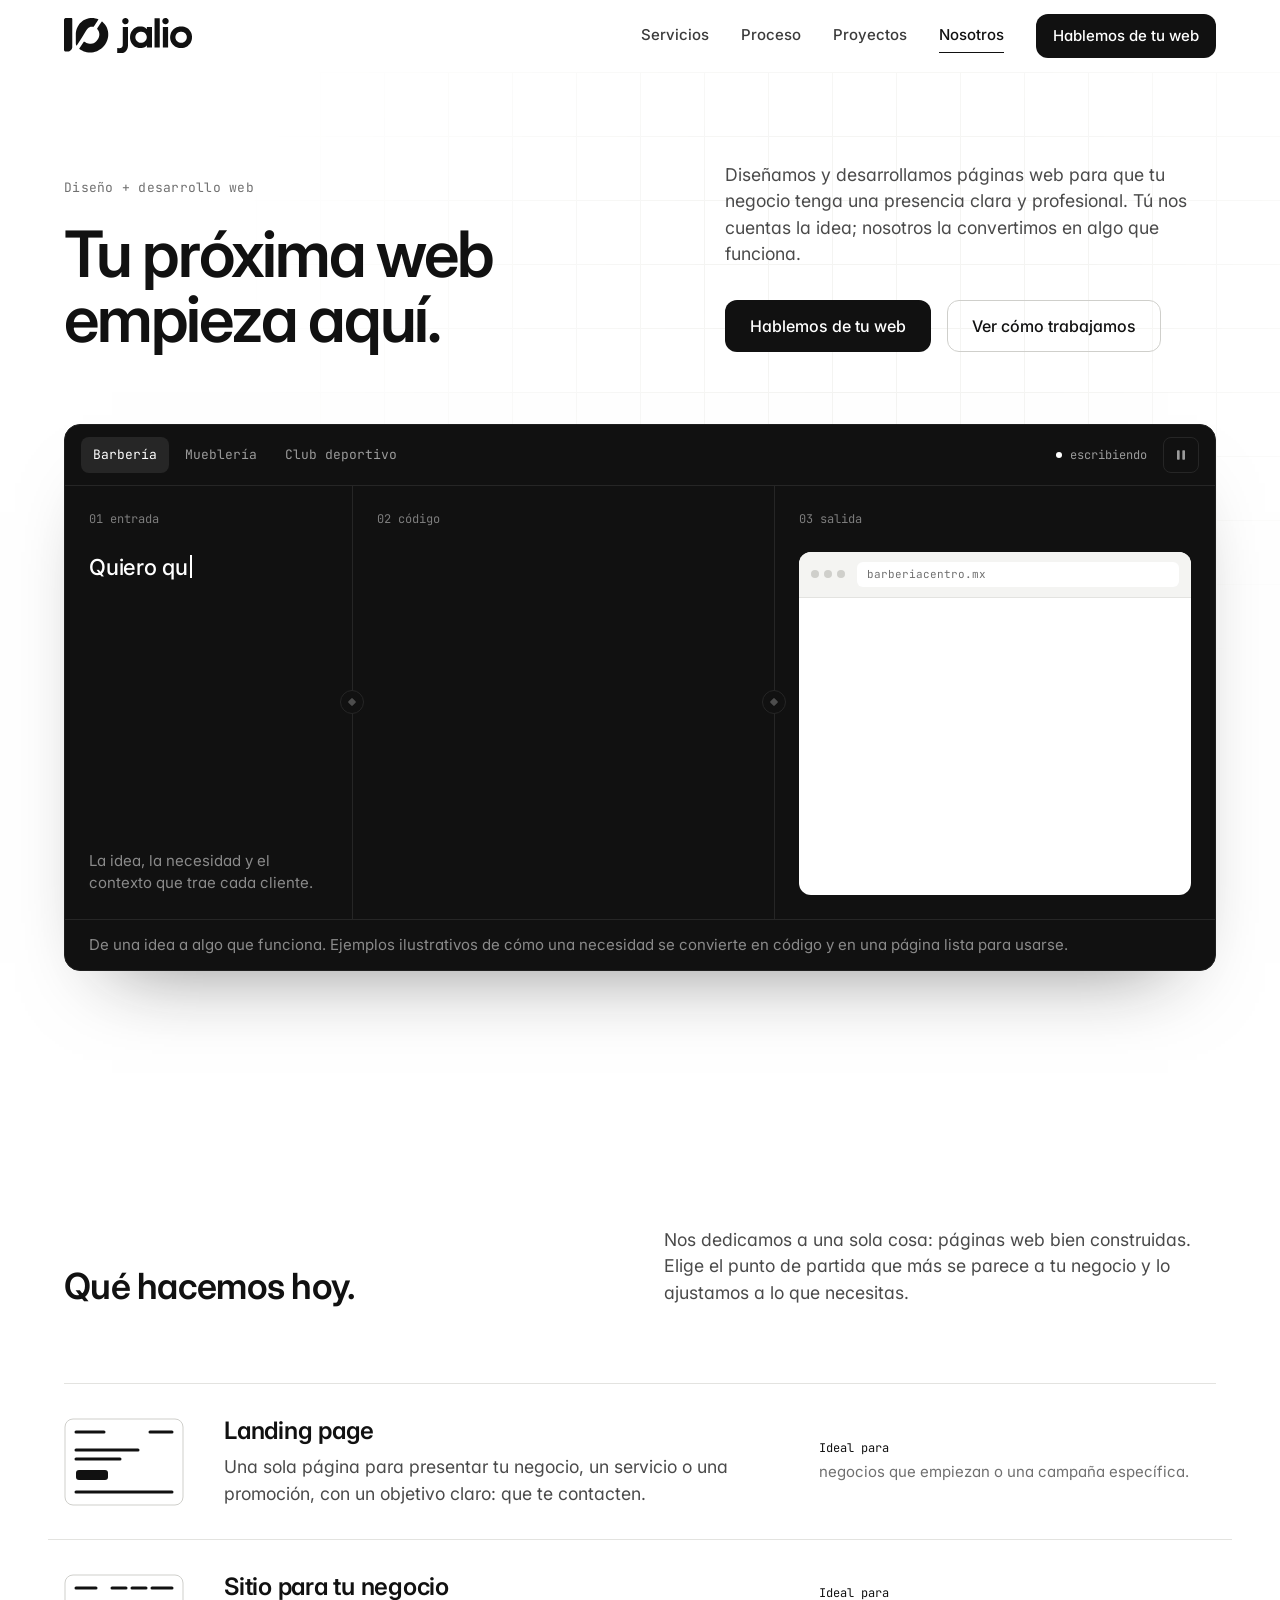
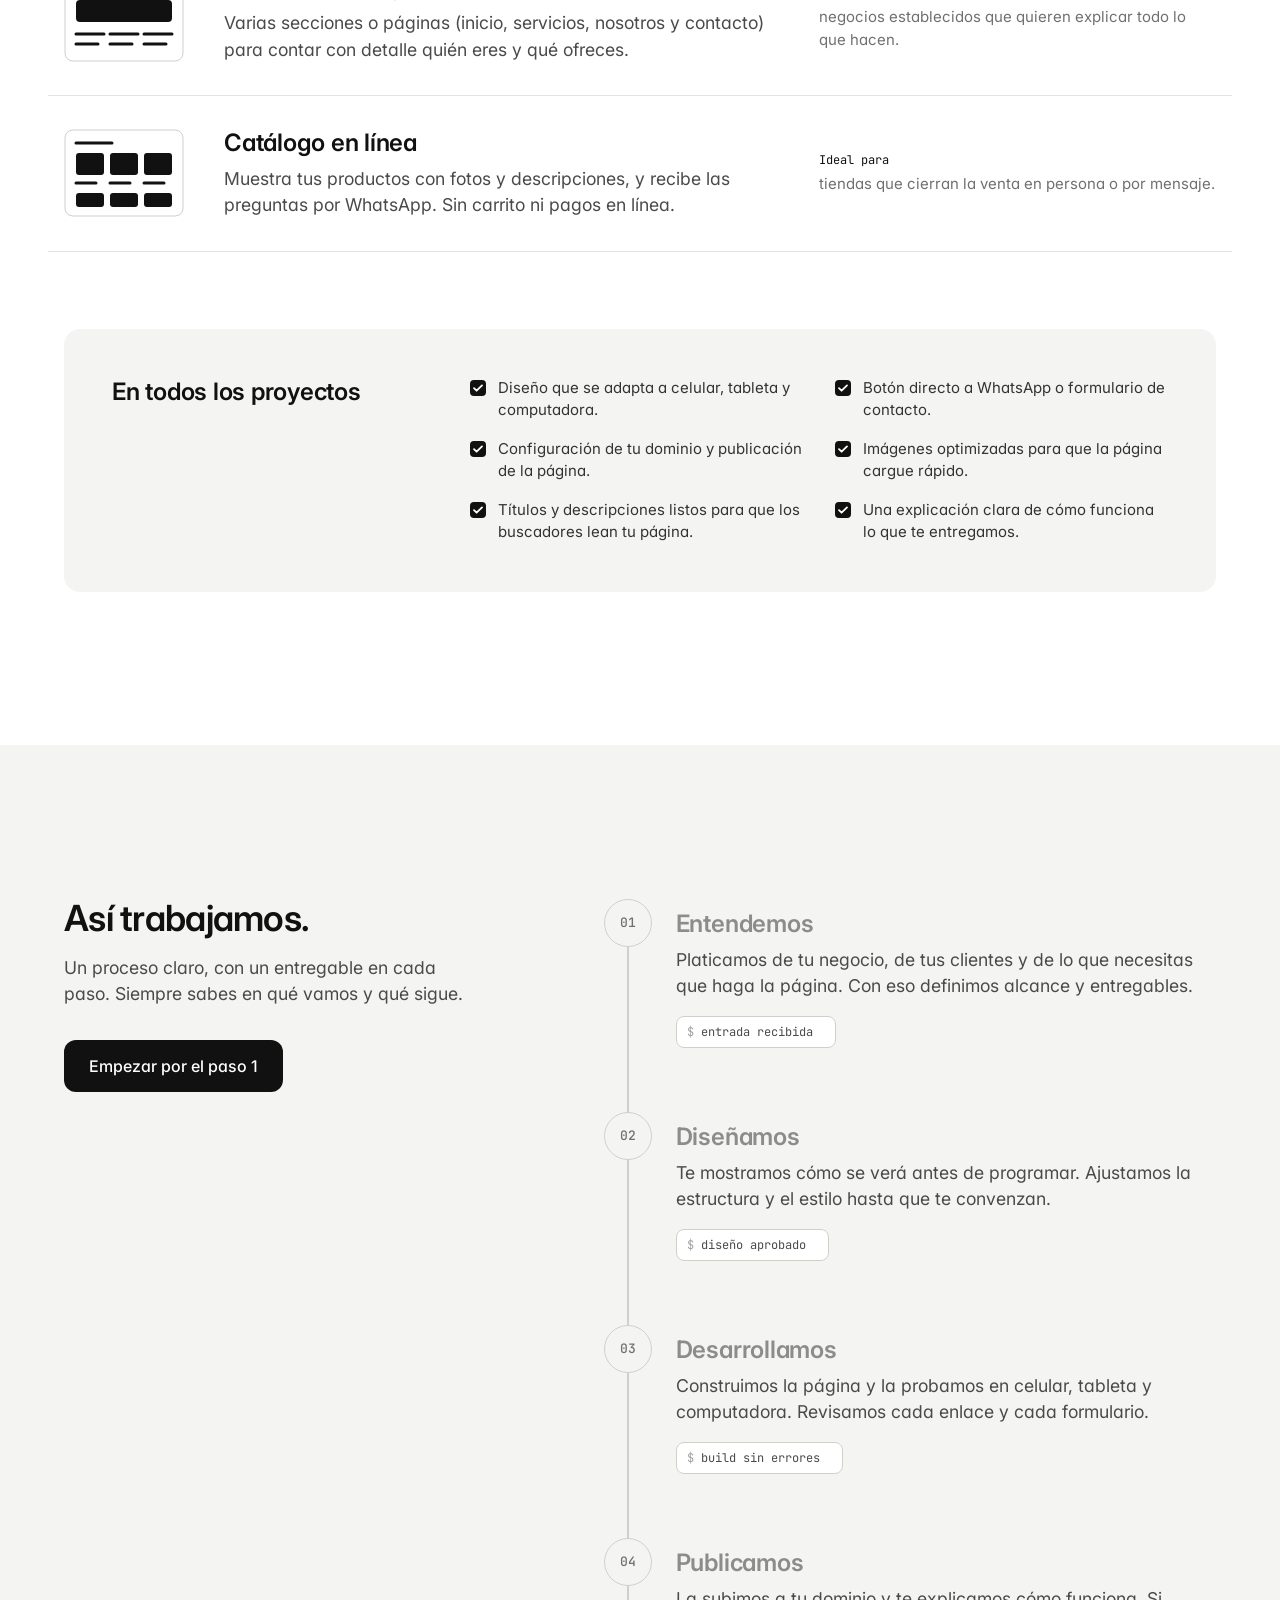
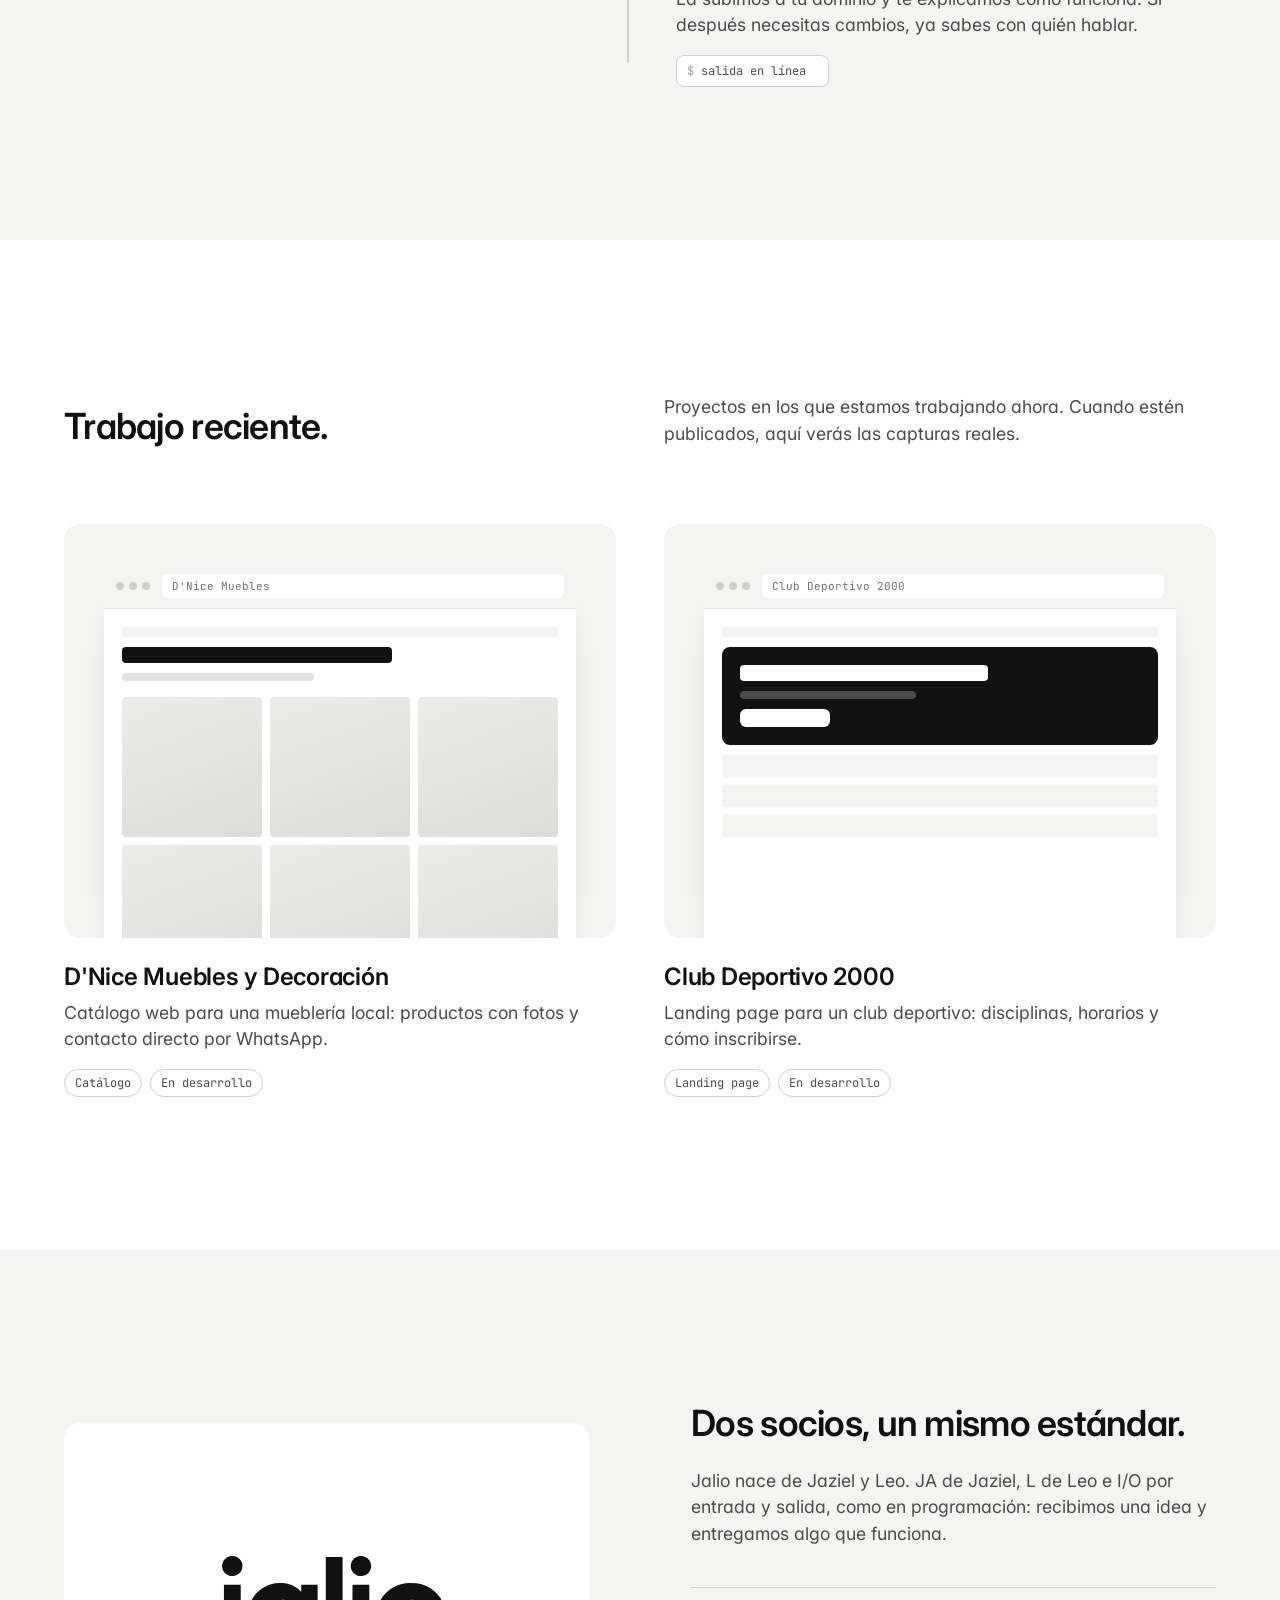
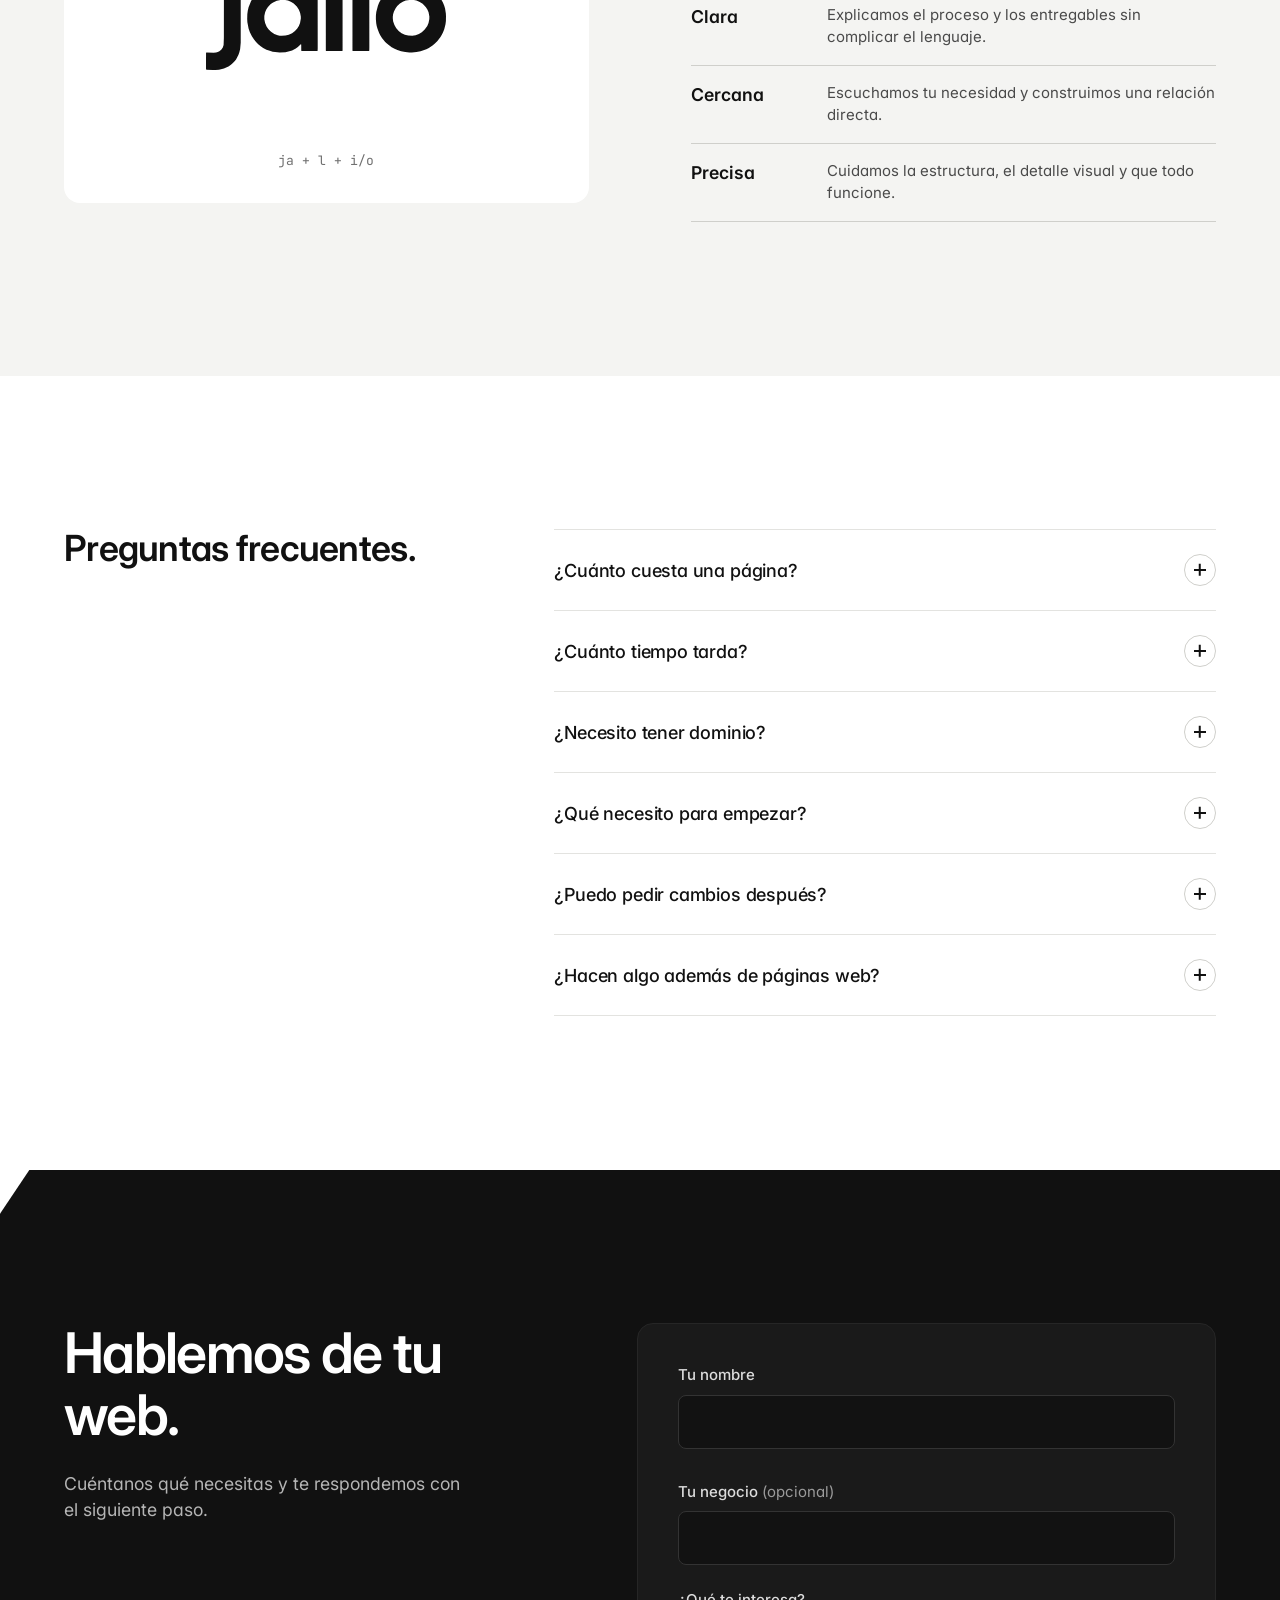
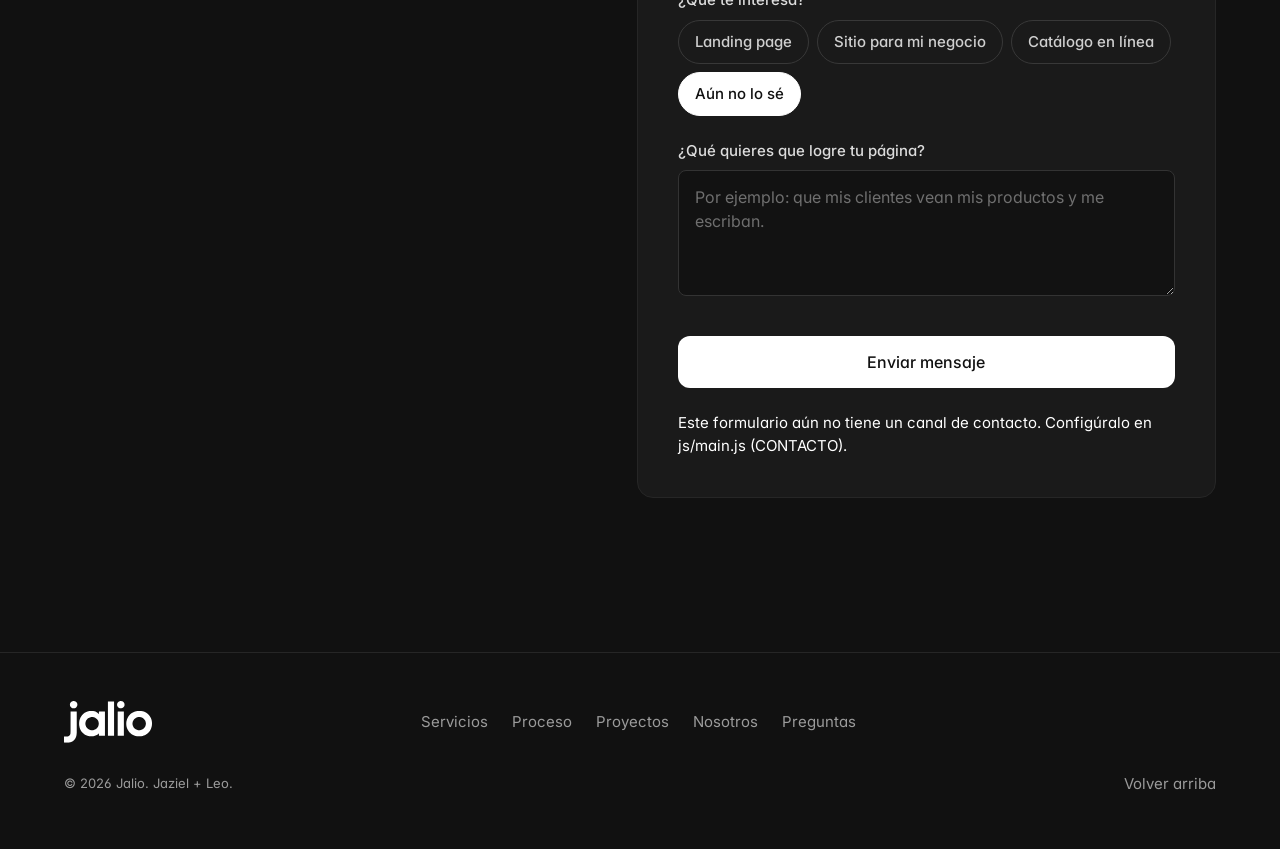
==== index.html @ bebd53c1 "Initial commit" ====
<!doctype html>
<html lang="es-MX">
<head>
  <meta charset="utf-8">
  <meta name="viewport" content="width=device-width, initial-scale=1, viewport-fit=cover">
  <title>Jalio | Diseño y desarrollo web</title>
  <meta name="description" content="Somos Jalio. Diseñamos y desarrollamos páginas web para que tu negocio tenga una presencia clara y profesional.">
  <meta name="theme-color" content="#111111">

  <!-- Open Graph: cuando tengas la URL final, cámbiala a absoluta (https://tu-usuario.github.io/...) -->
  <meta property="og:type" content="website">
  <meta property="og:title" content="Jalio | Diseño y desarrollo web">
  <meta property="og:description" content="Diseñamos y desarrollamos páginas web para que tu negocio tenga una presencia clara y profesional.">
  <meta property="og:image" content="assets/og-image.png">
  <meta property="og:locale" content="es_MX">
  <meta name="twitter:card" content="summary_large_image">

  <link rel="icon" href="favicon.ico" sizes="any">
  <link rel="icon" href="assets/icons/favicon.svg" type="image/svg+xml">
  <link rel="icon" href="assets/icons/favicon-32.png" sizes="32x32" type="image/png">
  <link rel="apple-touch-icon" href="assets/icons/apple-touch-icon.png">

  <link rel="preconnect" href="https://fonts.googleapis.com">
  <link rel="preconnect" href="https://fonts.gstatic.com" crossorigin>
  <link href="https://fonts.googleapis.com/css2?family=Inter:wght@400;500;600;700&family=JetBrains+Mono:wght@400;500&display=swap" rel="stylesheet">

  <link rel="stylesheet" href="css/styles.css">
  <script>document.documentElement.classList.add('js');setTimeout(function(){document.documentElement.classList.add('is-ready')},2000);</script>
  <script src="js/main.js" defer></script>
</head>
<body>

  <!-- Trazos oficiales del manual (archivo maestro). No reescribir el nombre con una fuente. -->
  <svg class="sprite" aria-hidden="true" focusable="false">
    <symbol id="jalio-firma" viewBox="0 0 476 132.21"><path fill="currentColor" fill-rule="evenodd" d="M99.4 0.09L92.19 0.95L83.54 3.3L76.81 6.2L71.04 9.58L64.79 14.44L59.36 19.82L57.01 22.7L53.62 27.51L50.34 33.28L47.79 39.05L45.93 44.82L44.48 51.55L43.88 57.8L43.87 94.33L44.46 98.17L45.48 101.06L46.52 102.79L47 102.62L48.13 101.06L67.33 71.74L81.92 47.7L85.8 41.93L88.36 39.05L91.23 36.55L93.63 34.98L96.52 33.58L99.4 32.7L102.77 32.18L106.13 32.15L109.5 32.65L110.46 32.38L127.41 6.84L127.89 5.4L127.28 4.75L122.47 2.88L117.19 1.43L109.5 0.31L104.69 0L99.4 0.09ZM5.18 0.45L2.78 1.42L1.54 2.51L0.37 4.48L0 6.36L0.03 119.33L0.32 120.77L1.09 122.21L2.54 123.65L3.74 124.34L5.66 124.8L13.83 124.76L17.2 124.22L20.08 123.23L23.45 121.33L25.26 119.81L27.46 117.4L28.93 115L30.29 111.63L30.74 109.23L30.82 2.99L30.77 2.51L30.18 1.59L28.74 0.46L28.26 0.37L5.18 0.45ZM140.74 13.04L133.39 23.66L123.29 39.05L123.22 40.49L123.41 40.97L127 45.78L128.34 48.18L129.77 51.55L130.83 55.39L131.3 58.76L131.4 62.6L130.82 67.41L128.91 73.66L126.49 78.47L122.47 84.11L120.07 86.68L117.19 89.19L111.9 92.62L109.98 93.55L106.13 94.87L100.36 95.95L95.55 95.9L90.27 95.01L86.9 93.97L83.54 92.57L79.69 90.62L76.33 88.48L74.88 88.38L73.44 88.62L72.89 89.04L56.92 113.08L56.54 114.04L57.29 115L61.42 117.97L67.19 121.32L73.92 124.26L78.25 125.68L84.02 127.12L91.23 128.11L97.48 128.36L103.73 128.09L109.98 127.16L115.74 125.71L122.47 123.23L127.28 120.89L133.05 117.51L137.86 114.11L142.44 110.19L148.51 103.94L152.92 98.17L156.7 91.93L159.67 85.68L161.09 81.83L162.88 75.58L163.92 70.29L164.49 64.04L164.38 56.35L163.89 51.55L162.02 43.37L159.66 36.64L156.81 30.88L152.43 24.15L148.91 20.01L143.63 14.9L141.7 13.37L140.74 13.04ZM226.76 0.09L224.84 0.49L222.45 1.49L220.53 2.85L219 4.45L218.05 5.88L217.03 8.28L216.55 10.67L216.57 13.07L217.15 15.46L218.02 17.38L219.38 19.29L221.01 20.86L222.45 21.82L224.84 22.83L226.76 23.27L229.63 23.28L232.03 22.73L233.94 21.86L236.19 20.25L237.77 18.57L238.86 16.9L239.82 14.5L240.11 10.67L239.81 8.76L238.92 6.36L237.29 3.98L235.72 2.53L233.94 1.36L232.03 0.52L229.15 0L226.76 0.09ZM376.15 0.09L373.75 0.58L371.84 1.36L369.45 3.01L368.01 4.61L366.89 6.36L365.98 8.76L365.64 11.15L365.72 13.07L366.08 14.98L366.88 16.9L368.01 18.72L369.45 20.33L371.36 21.73L373.75 22.78L376.15 23.28L378.54 23.29L382.37 22.25L384.77 20.79L386.33 19.29L387.72 17.38L388.65 15.46L389.19 13.07L389.16 10.19L388.76 8.28L387.69 5.88L386.34 3.97L384.77 2.45L382.37 1.02L380.94 0.46L378.06 0.02L376.15 0.09ZM336.89 1.26L336.68 1.57L336.72 109.79L337.36 110.03L355.56 110.06L356.13 109.79L356.15 109.31L356.13 1.57L355.56 1.2L336.89 1.26ZM282.78 31.24L277.99 31.67L272.25 33L268.42 34.47L263.15 37.35L259.32 40.24L255.37 44.19L252.51 48.02L250 52.33L247.19 59.51L246.25 63.34L245.72 67.65L245.58 72.92L245.8 76.75L247.17 83.93L248.69 88.24L251.01 93.03L253.54 96.86L255.85 99.73L258.36 102.27L261.23 104.62L264.11 106.55L267.94 108.54L271.77 109.95L275.12 110.85L277.99 111.38L283.26 111.83L289.96 111.43L293.31 110.81L297.62 109.41L301.45 107.57L304.33 105.59L307.68 102.41L308.2 102.6L308.25 109.31L308.3 109.79L308.64 110.03L326.83 110.03L327.21 109.79L327.33 106.91L327.25 33.65L326.83 33.36L308.64 33.34L308.16 33.65L308.2 40.84L308.16 41.08L307.68 41.14L305.28 38.68L302.41 36.41L297.14 33.59L294.27 32.6L289.96 31.62L285.65 31.24L282.78 31.24ZM434.09 31.23L429.3 31.62L426.42 32.1L422.59 33.1L418.76 34.47L413.98 36.91L411.1 38.83L408.01 41.32L405.15 44.19L402.4 47.54L400.52 50.41L398.45 54.24L397.11 57.6L395.22 64.78L394.76 69.57L394.73 73.4L395.17 78.18L395.7 81.06L396.63 84.41L398.5 89.2L399.97 92.07L401.81 94.94L405.3 99.25L406.79 100.75L409.67 103.25L413.02 105.63L416.37 107.55L419.72 108.97L424.03 110.34L428.82 111.37L433.61 111.81L436.48 111.82L441.75 111.34L446.53 110.42L449.89 109.38L453.24 108L456.11 106.57L460.42 103.71L462.81 101.78L465.84 98.77L469.23 94.46L471.02 91.59L472.48 88.72L473.98 84.89L475.43 79.14L475.91 75.31L476 69.57L475.85 66.69L474.95 60.95L473.98 57.6L472.46 53.77L469.19 48.02L466.17 44.23L463.19 41.32L458.03 37.38L453.72 35.08L449.89 33.49L446.53 32.52L441.75 31.63L434.09 31.23ZM218.62 33.59L218.54 94.94L218.24 103.08L217.32 105.96L215.75 108.3L213.35 110.41L211.44 111.37L209.52 111.93L206.65 112.25L198.51 111.91L197.88 112.18L197.86 131.33L198.51 131.87L207.61 132.21L212.87 131.88L218.62 130.51L223.89 128.13L226.76 126.15L229 124.15L231.26 121.76L232.67 119.84L235.49 114.57L236.5 111.7L237.43 107.87L238.09 100.69L238.09 33.65L237.77 33.38L235.86 33.35L219.1 33.38L218.62 33.59ZM368.01 33.39L367.69 33.65L367.62 38.92L367.6 109.79L368.01 110.04L386.68 110.03L387.08 109.79L387.17 105.96L387.11 33.65L386.68 33.38L384.77 33.35L368.01 33.39ZM284.22 50.86L288.05 50.8L292.83 51.67L296.19 53.04L299.54 55.04L303.08 58.55L305.36 61.9L306.9 65.74L307.72 70.04L307.77 72.44L306.85 77.71L305.46 81.06L303.62 83.93L300.97 86.82L297.62 89.42L293.79 91.25L289.96 92.29L285.65 92.48L283.26 92.31L280.86 91.81L277.03 90.32L273.2 87.78L270.26 84.89L268.19 82.02L266.36 77.71L265.45 73.4L265.44 69.57L266.37 65.26L267.74 61.9L269.65 59.03L272.88 55.68L275.61 53.77L279.91 51.79L284.22 50.86ZM433.61 50.86L437.44 50.84L441.75 51.65L445.58 53.18L448.93 55.38L452.52 59.03L454.42 61.9L455.82 65.26L456.74 70.04L456.69 72.92L455.77 77.71L454.32 81.06L451.32 85.28L447.97 88.33L444.62 90.37L440.79 91.8L436.96 92.45L432.17 92.28L428.34 91.28L424.51 89.42L421.16 86.88L418.17 83.45L416.26 80.1L414.79 75.79L414.37 72.44L414.34 70.52L414.7 67.65L415.7 64.3L417.64 60.47L419.46 58.07L422.59 55.13L425.95 53.06L429.3 51.67L433.61 50.86Z"/></symbol>
    <symbol id="jalio-logotipo" viewBox="0 0 194 92.21"><path fill="currentColor" fill-rule="evenodd" d="M20.16 0.07L18.82 0.34L17.15 1.04L15.82 1.99L14.75 3.1L14.08 4.1L13.38 5.77L13.04 7.44L13.05 9.11L13.45 10.78L14.06 12.12L15.01 13.45L16.15 14.55L17.15 15.22L18.82 15.92L20.16 16.23L22.16 16.24L23.83 15.85L25.17 15.25L26.74 14.12L27.84 12.95L28.6 11.78L29.27 10.12L29.47 7.44L29.26 6.11L28.64 4.44L27.5 2.77L26.41 1.77L25.17 0.95L23.83 0.36L21.83 0L20.16 0.07ZM124.36 0.06L122.69 0.4L121.35 0.95L119.68 2.1L118.68 3.21L117.9 4.44L117.26 6.11L117.03 7.78L117.08 9.11L117.33 10.45L117.89 11.78L118.68 13.05L119.68 14.18L121.02 15.16L122.69 15.89L124.36 16.24L126.02 16.24L128.7 15.52L130.37 14.5L131.46 13.45L132.43 12.12L133.07 10.78L133.45 9.11L133.43 7.11L133.15 5.77L132.4 4.1L131.47 2.77L130.37 1.71L128.7 0.71L127.69 0.32L125.69 0.01L124.36 0.06ZM96.97 0.88L96.83 1.1L96.86 76.57L97.3 76.74L109.99 76.77L110.39 76.57L110.41 76.24L110.39 1.1L109.99 0.84L96.97 0.88ZM59.23 21.79L55.89 22.09L51.88 23.02L49.21 24.04L45.54 26.05L42.87 28.06L40.11 30.82L38.12 33.49L36.37 36.5L34.41 41.51L33.76 44.18L33.39 47.19L33.29 50.86L33.44 53.53L34.4 58.54L35.46 61.55L37.07 64.89L38.83 67.56L40.45 69.56L42.2 71.33L44.2 72.97L46.21 74.32L48.88 75.7L51.55 76.69L53.89 77.32L55.89 77.69L59.57 78L64.24 77.72L66.58 77.29L69.58 76.31L72.26 75.03L74.26 73.65L76.6 71.43L76.96 71.57L77 76.24L77.03 76.57L77.27 76.75L89.96 76.75L90.22 76.57L90.3 74.57L90.25 23.47L89.96 23.27L77.27 23.26L76.94 23.47L76.96 28.48L76.93 28.65L76.6 28.7L74.93 26.98L72.92 25.4L69.25 23.43L67.25 22.74L64.24 22.06L61.24 21.79L59.23 21.79ZM164.77 21.79L161.43 22.05L159.42 22.39L156.75 23.09L154.08 24.05L150.74 25.74L148.73 27.08L146.58 28.82L144.58 30.82L142.67 33.16L141.35 35.16L139.91 37.83L138.97 40.17L137.65 45.18L137.33 48.52L137.32 51.19L137.62 54.53L137.99 56.54L138.64 58.87L139.95 62.21L140.97 64.22L142.25 66.22L144.69 69.23L145.73 70.27L147.73 72.01L150.07 73.67L152.41 75.01L154.75 76L157.75 76.96L161.09 77.68L164.43 77.99L166.44 77.99L170.11 77.66L173.45 77.02L175.79 76.29L178.12 75.33L180.13 74.33L183.13 72.33L184.8 70.99L186.91 68.89L189.27 65.89L190.52 63.88L191.55 61.88L192.59 59.21L193.6 55.2L193.94 52.53L194 48.52L193.9 46.52L193.26 42.51L192.59 40.17L191.53 37.5L189.25 33.49L187.14 30.85L185.07 28.82L181.46 26.07L178.46 24.47L175.79 23.36L173.45 22.68L170.11 22.06L164.77 21.79ZM14.48 23.43L14.43 66.22L14.22 71.9L13.57 73.9L12.48 75.54L10.81 77.01L9.47 77.68L8.13 78.07L6.13 78.3L0.45 78.06L0.02 78.24L0 91.6L0.45 91.97L6.8 92.21L10.47 91.98L14.48 91.03L18.15 89.37L20.16 87.99L21.72 86.59L23.3 84.92L24.28 83.59L26.25 79.91L26.96 77.91L27.6 75.24L28.06 70.23L28.06 23.47L27.84 23.28L26.5 23.26L14.81 23.28L14.48 23.43ZM118.68 23.29L118.45 23.47L118.4 27.15L118.39 76.57L118.68 76.75L131.7 76.74L131.98 76.57L132.04 73.9L132 23.47L131.7 23.28L130.37 23.26L118.68 23.29ZM60.23 35.48L62.91 35.43L66.24 36.04L68.58 36.99L70.92 38.39L73.39 40.84L74.98 43.18L76.05 45.85L76.63 48.86L76.66 50.53L76.02 54.2L75.05 56.54L73.77 58.54L71.92 60.56L69.58 62.37L66.91 63.65L64.24 64.37L61.24 64.5L59.57 64.39L57.9 64.03L55.22 62.99L52.55 61.23L50.5 59.21L49.05 57.2L47.78 54.2L47.14 51.19L47.14 48.52L47.79 45.52L48.74 43.18L50.07 41.17L52.33 38.84L54.23 37.5L57.23 36.12L60.23 35.48ZM164.43 35.47L167.1 35.46L170.11 36.02L172.78 37.09L175.12 38.63L177.62 41.17L178.95 43.18L179.92 45.52L180.56 48.86L180.53 50.86L179.89 54.2L178.88 56.54L176.79 59.48L174.45 61.61L172.11 63.03L169.44 64.03L166.77 64.48L163.43 64.37L160.76 63.67L158.09 62.37L155.75 60.6L153.66 58.21L152.33 55.87L151.31 52.86L151.01 50.53L151 49.19L151.25 47.19L151.94 44.85L153.3 42.18L154.57 40.51L156.75 38.45L159.09 37.01L161.43 36.04L164.43 35.47Z"/></symbol>
    <symbol id="jalio-simbolo" viewBox="0 0 116 90.52"><path fill="currentColor" fill-rule="evenodd" d="M70.1 0.07L65.02 0.67L58.91 2.33L54.17 4.37L50.1 6.76L45.69 10.18L41.86 13.98L40.21 16.01L37.81 19.4L35.5 23.47L33.7 27.54L32.39 31.61L31.37 36.35L30.95 40.76L30.94 66.52L31.36 69.24L32.08 71.27L32.81 72.49L33.15 72.37L33.94 71.27L47.48 50.59L57.77 33.64L60.51 29.57L62.31 27.54L64.34 25.77L66.03 24.67L68.07 23.68L70.1 23.06L72.47 22.69L74.85 22.68L77.22 23.03L77.9 22.83L89.86 4.82L90.19 3.81L89.76 3.35L86.37 2.03L82.64 1.01L77.22 0.22L73.83 0L70.1 0.07ZM3.65 0.32L1.96 1L1.09 1.77L0.26 3.16L0 4.48L0.02 84.15L0.22 85.17L0.77 86.19L1.79 87.2L2.64 87.69L3.99 88.01L9.76 87.99L12.13 87.61L14.16 86.9L16.54 85.56L17.81 84.49L19.36 82.8L20.4 81.1L21.36 78.73L21.68 77.03L21.73 2.11L21.7 1.77L21.28 1.12L20.27 0.32L19.93 0.26L3.65 0.32ZM99.26 9.2L94.07 16.69L86.95 27.54L86.9 28.55L87.03 28.89L89.57 32.28L90.51 33.98L91.52 36.35L92.27 39.06L92.6 41.44L92.67 44.15L92.26 47.54L90.91 51.95L89.2 55.34L86.37 59.31L84.68 61.13L82.64 62.9L78.91 65.32L77.56 65.97L74.85 66.91L70.78 67.67L67.39 67.63L63.66 67L61.29 66.27L58.91 65.28L56.2 63.91L53.83 62.4L52.81 62.33L51.79 62.5L51.41 62.79L40.14 79.75L39.87 80.42L40.41 81.1L43.32 83.2L47.39 85.56L52.13 87.63L55.18 88.63L59.25 89.65L64.34 90.35L68.74 90.52L73.15 90.33L77.56 89.68L81.63 88.65L86.37 86.91L89.76 85.26L93.83 82.88L97.22 80.47L100.46 77.71L104.73 73.3L107.84 69.24L110.51 64.83L112.6 60.42L113.6 57.71L114.87 53.3L115.6 49.57L116 45.17L115.92 39.74L115.58 36.35L114.26 30.59L112.6 25.84L110.58 21.77L107.5 17.03L105.02 14.11L101.29 10.51L99.93 9.43L99.26 9.2Z"/></symbol>
  </svg>

  <a class="skip-link" href="#contenido">Saltar al contenido</a>

  <!-- ============ NAVEGACIÓN ============ -->
  <header class="nav" id="nav">
    <div class="nav__inner wrap">
      <a class="nav__brand" href="#inicio" aria-label="Jalio, ir al inicio">
        <svg class="logo-firma" aria-hidden="true"><use href="#jalio-firma"/></svg>
      </a>

      <nav class="nav__links" aria-label="Principal">
        <a href="#servicios">Servicios</a>
        <a href="#proceso">Proceso</a>
        <a href="#proyectos">Proyectos</a>
        <a href="#nosotros">Nosotros</a>
      </nav>

      <a class="btn btn--primary btn--sm nav__cta" href="#contacto">Hablemos de tu web</a>

      <button class="nav__toggle" type="button" aria-expanded="false" aria-controls="menu-movil" aria-label="Abrir menú">
        <span></span><span></span>
      </button>
    </div>

    <div class="menu-movil" id="menu-movil" hidden>
      <nav aria-label="Menú móvil">
        <a href="#servicios">Servicios</a>
        <a href="#proceso">Proceso</a>
        <a href="#proyectos">Proyectos</a>
        <a href="#nosotros">Nosotros</a>
        <a href="#preguntas">Preguntas</a>
      </nav>
      <a class="btn btn--primary btn--block" href="#contacto">Hablemos de tu web</a>
    </div>
  </header>

  <main id="contenido">

    <!-- ============ HERO ============ -->
    <section class="hero" id="inicio" aria-labelledby="hero-titulo">
      <div class="hero__grid-bg" aria-hidden="true"></div>
      <div class="wrap">
        <div class="hero__head">
          <div>
            <p class="tag hero__tag">Diseño + desarrollo web</p>
            <h1 class="hero__title" id="hero-titulo">
              <span class="line"><span>Tu próxima web</span></span>
              <span class="line"><span>empieza aquí.</span></span>
            </h1>
          </div>
          <div class="hero__aside">
            <p class="hero__lead">Diseñamos y desarrollamos páginas web para que tu negocio tenga una presencia clara y profesional. Tú nos cuentas la idea; nosotros la convertimos en algo que funciona.</p>
            <div class="hero__actions">
              <a class="btn btn--primary" href="#contacto">Hablemos de tu web</a>
              <a class="btn btn--ghost" href="#proceso">Ver cómo trabajamos</a>
            </div>
          </div>
        </div>

        <!-- Consola I/O: entrada → código → salida -->
        <figure class="io" id="io" aria-labelledby="io-caption">
          <div class="io__bar">
            <div class="io__tabs" role="tablist" aria-label="Ejemplos de proyecto">
              <button class="io__tab" role="tab" type="button" aria-selected="true" data-example="0">Barbería</button>
              <button class="io__tab" role="tab" type="button" aria-selected="false" data-example="1">Mueblería</button>
              <button class="io__tab" role="tab" type="button" aria-selected="false" data-example="2">Club<span class="hide-sm"> deportivo</span></button>
            </div>
            <div class="io__controls">
              <span class="io__status" aria-hidden="true"><i></i><span class="io__status-text">listo</span></span>
              <button class="io__pause" type="button" aria-pressed="false" aria-label="Pausar animación">
                <svg viewBox="0 0 24 24" aria-hidden="true" class="ico-pause"><rect x="6" y="5" width="4" height="14" rx="1"/><rect x="14" y="5" width="4" height="14" rx="1"/></svg>
                <svg viewBox="0 0 24 24" aria-hidden="true" class="ico-play"><path d="M8 5.5v13a1 1 0 0 0 1.5.86l10.5-6.5a1 1 0 0 0 0-1.72L9.5 4.64A1 1 0 0 0 8 5.5z"/></svg>
              </button>
            </div>
          </div>

          <div class="io__grid">
            <div class="io__pane io__pane--in">
              <p class="io__label">01 entrada</p>
              <blockquote class="io__input"><span class="io__input-text"></span><span class="caret" aria-hidden="true"></span></blockquote>
              <p class="io__hint">La idea, la necesidad y el contexto que trae cada cliente.</p>
              <span class="io__flow" aria-hidden="true"><i></i></span>
            </div>

            <div class="io__pane io__pane--code">
              <p class="io__label">02 código</p>
              <pre class="io__code" aria-hidden="true"><code></code></pre>
              <span class="io__flow" aria-hidden="true"><i></i></span>
            </div>

            <div class="io__pane io__pane--out">
              <p class="io__label">03 salida</p>
              <div class="browser" aria-hidden="true">
                <div class="browser__bar">
                  <span class="browser__dots"><i></i><i></i><i></i></span>
                  <span class="browser__url">tunegocio.mx</span>
                </div>
                <div class="browser__page"></div>
              </div>
            </div>
          </div>

          <figcaption class="io__caption" id="io-caption">
            <span class="sr-only">Animación de ejemplo: </span>De una idea a algo que funciona. Ejemplos ilustrativos de cómo una necesidad se convierte en código y en una página lista para usarse.
          </figcaption>
        </figure>
      </div>
    </section>

    <!-- ============ SERVICIOS ============ -->
    <section class="section" id="servicios" aria-labelledby="servicios-titulo">
      <div class="wrap">
        <div class="section__head">
          <h2 id="servicios-titulo">Qué hacemos hoy.</h2>
          <p>Nos dedicamos a una sola cosa: páginas web bien construidas. Elige el punto de partida que más se parece a tu negocio y lo ajustamos a lo que necesitas.</p>
        </div>

        <ul class="services">
          <li class="service" data-inview>
            <svg class="wire" viewBox="0 0 120 88" aria-hidden="true">
              <rect class="wire__frame" x="1" y="1" width="118" height="86" rx="8"/>
              <path class="wire__line" d="M12 14h28M86 14h22"/>
              <path class="wire__line" d="M12 32h62M12 41h44"/>
              <rect class="wire__fill" x="12" y="52" width="32" height="10" rx="3"/>
              <path class="wire__line" d="M12 74h96"/>
            </svg>
            <div class="service__body">
              <h3>Landing page</h3>
              <p>Una sola página para presentar tu negocio, un servicio o una promoción, con un objetivo claro: que te contacten.</p>
            </div>
            <p class="service__fit"><span>Ideal para</span> negocios que empiezan o una campaña específica.</p>
          </li>

          <li class="service" data-inview>
            <svg class="wire" viewBox="0 0 120 88" aria-hidden="true">
              <rect class="wire__frame" x="1" y="1" width="118" height="86" rx="8"/>
              <path class="wire__line" d="M12 14h20M48 14h14M68 14h14M88 14h20"/>
              <rect class="wire__fill" x="12" y="26" width="96" height="22" rx="4"/>
              <path class="wire__line" d="M12 60h28M46 60h28M80 60h28M12 70h22M46 70h22M80 70h22"/>
            </svg>
            <div class="service__body">
              <h3>Sitio para tu negocio</h3>
              <p>Varias secciones o páginas (inicio, servicios, nosotros y contacto) para contar con detalle quién eres y qué ofreces.</p>
            </div>
            <p class="service__fit"><span>Ideal para</span> negocios establecidos que quieren explicar todo lo que hacen.</p>
          </li>

          <li class="service" data-inview>
            <svg class="wire" viewBox="0 0 120 88" aria-hidden="true">
              <rect class="wire__frame" x="1" y="1" width="118" height="86" rx="8"/>
              <path class="wire__line" d="M12 14h36"/>
              <rect class="wire__fill" x="12" y="24" width="28" height="22" rx="3"/>
              <rect class="wire__fill" x="46" y="24" width="28" height="22" rx="3"/>
              <rect class="wire__fill" x="80" y="24" width="28" height="22" rx="3"/>
              <path class="wire__line" d="M12 54h20M46 54h20M80 54h20"/>
              <rect class="wire__fill" x="12" y="64" width="28" height="14" rx="3"/>
              <rect class="wire__fill" x="46" y="64" width="28" height="14" rx="3"/>
              <rect class="wire__fill" x="80" y="64" width="28" height="14" rx="3"/>
            </svg>
            <div class="service__body">
              <h3>Catálogo en línea</h3>
              <p>Muestra tus productos con fotos y descripciones, y recibe las preguntas por WhatsApp. Sin carrito ni pagos en línea.</p>
            </div>
            <p class="service__fit"><span>Ideal para</span> tiendas que cierran la venta en persona o por mensaje.</p>
          </li>
        </ul>

        <div class="includes">
          <h3 class="includes__title">En todos los proyectos</h3>
          <ul class="includes__list">
            <li>Diseño que se adapta a celular, tableta y computadora.</li>
            <li>Botón directo a WhatsApp o formulario de contacto.</li>
            <li>Configuración de tu dominio y publicación de la página.</li>
            <li>Imágenes optimizadas para que la página cargue rápido.</li>
            <li>Títulos y descripciones listos para que los buscadores lean tu página.</li>
            <li>Una explicación clara de cómo funciona lo que te entregamos.</li>
          </ul>
        </div>
      </div>
    </section>

    <!-- ============ PROCESO ============ -->
    <section class="section section--paper" id="proceso" aria-labelledby="proceso-titulo">
      <div class="wrap process">
        <div class="process__aside">
          <h2 id="proceso-titulo">Así trabajamos.</h2>
          <p>Un proceso claro, con un entregable en cada paso. Siempre sabes en qué vamos y qué sigue.</p>
          <a class="btn btn--primary" href="#contacto">Empezar por el paso 1</a>
        </div>

        <ol class="steps" id="steps">
          <li class="step">
            <span class="step__num">01</span>
            <div>
              <h3>Entendemos</h3>
              <p>Platicamos de tu negocio, de tus clientes y de lo que necesitas que haga la página. Con eso definimos alcance y entregables.</p>
              <p class="step__log"><span class="step__cmd">entrada recibida</span><span class="step__ok">listo</span></p>
            </div>
          </li>
          <li class="step">
            <span class="step__num">02</span>
            <div>
              <h3>Diseñamos</h3>
              <p>Te mostramos cómo se verá antes de programar. Ajustamos la estructura y el estilo hasta que te convenzan.</p>
              <p class="step__log"><span class="step__cmd">diseño aprobado</span><span class="step__ok">listo</span></p>
            </div>
          </li>
          <li class="step">
            <span class="step__num">03</span>
            <div>
              <h3>Desarrollamos</h3>
              <p>Construimos la página y la probamos en celular, tableta y computadora. Revisamos cada enlace y cada formulario.</p>
              <p class="step__log"><span class="step__cmd">build sin errores</span><span class="step__ok">listo</span></p>
            </div>
          </li>
          <li class="step">
            <span class="step__num">04</span>
            <div>
              <h3>Publicamos</h3>
              <p>La subimos a tu dominio y te explicamos cómo funciona. Si después necesitas cambios, ya sabes con quién hablar.</p>
              <p class="step__log"><span class="step__cmd">salida en línea</span><span class="step__ok">listo</span></p>
            </div>
          </li>
        </ol>
      </div>
    </section>

    <!-- ============ PROYECTOS ============ -->
    <section class="section" id="proyectos" aria-labelledby="proyectos-titulo">
      <div class="wrap">
        <div class="section__head">
          <h2 id="proyectos-titulo">Trabajo reciente.</h2>
          <p>Proyectos en los que estamos trabajando ahora. Cuando estén publicados, aquí verás las capturas reales.</p>
        </div>

        <div class="projects">
          <article class="project" data-inview>
            <!-- Reemplaza .project__shot por <img src="assets/proyectos/dnice.webp" alt="..."> cuando tengas la captura -->
            <div class="project__frame" aria-hidden="true">
              <div class="browser browser--light">
                <div class="browser__bar"><span class="browser__dots"><i></i><i></i><i></i></span><span class="browser__url">D'Nice Muebles</span></div>
                <div class="project__shot shot-catalog">
                  <i class="s-nav"></i>
                  <i class="s-title"></i><i class="s-sub"></i>
                  <span class="s-grid"><i></i><i></i><i></i><i></i><i></i><i></i></span>
                </div>
              </div>
            </div>
            <div class="project__info">
              <h3>D'Nice Muebles y Decoración</h3>
              <p>Catálogo web para una mueblería local: productos con fotos y contacto directo por WhatsApp.</p>
              <ul class="chips"><li>Catálogo</li><li>En desarrollo</li></ul>
            </div>
          </article>

          <article class="project" data-inview>
            <!-- Reemplaza .project__shot por <img src="assets/proyectos/club-2000.webp" alt="..."> cuando tengas la captura -->
            <div class="project__frame" aria-hidden="true">
              <div class="browser browser--light">
                <div class="browser__bar"><span class="browser__dots"><i></i><i></i><i></i></span><span class="browser__url">Club Deportivo 2000</span></div>
                <div class="project__shot shot-landing">
                  <i class="s-nav"></i>
                  <span class="s-hero"><i class="s-title"></i><i class="s-sub"></i><i class="s-btn"></i></span>
                  <span class="s-rows"><i></i><i></i><i></i></span>
                </div>
              </div>
            </div>
            <div class="project__info">
              <h3>Club Deportivo 2000</h3>
              <p>Landing page para un club deportivo: disciplinas, horarios y cómo inscribirse.</p>
              <ul class="chips"><li>Landing page</li><li>En desarrollo</li></ul>
            </div>
          </article>
        </div>
      </div>
    </section>

    <!-- ============ NOSOTROS ============ -->
    <section class="section section--paper" id="nosotros" aria-labelledby="nosotros-titulo">
      <div class="wrap about">
        <div class="name" data-inview aria-hidden="true">
          <div class="name__tokens">
            <span class="tk">JA</span><span class="tk tk--plus">+</span><span class="tk">L</span><span class="tk tk--plus">+</span><span class="tk">I/O</span>
          </div>
          <svg class="name__logo"><use href="#jalio-logotipo"/></svg>
          <p class="name__formula">ja + l + i/o</p>
        </div>

        <div class="about__text">
          <h2 id="nosotros-titulo">Dos socios, un mismo estándar.</h2>
          <p>Jalio nace de Jaziel y Leo. JA de Jaziel, L de Leo e I/O por entrada y salida, como en programación: recibimos una idea y entregamos algo que funciona.</p>
          <dl class="values">
            <div><dt>Clara</dt><dd>Explicamos el proceso y los entregables sin complicar el lenguaje.</dd></div>
            <div><dt>Cercana</dt><dd>Escuchamos tu necesidad y construimos una relación directa.</dd></div>
            <div><dt>Precisa</dt><dd>Cuidamos la estructura, el detalle visual y que todo funcione.</dd></div>
          </dl>
        </div>
      </div>
    </section>

    <!-- ============ PREGUNTAS ============ -->
    <section class="section" id="preguntas" aria-labelledby="preguntas-titulo">
      <div class="wrap faq">
        <h2 id="preguntas-titulo">Preguntas frecuentes.</h2>
        <div class="faq__list">
          <details class="faq__item">
            <summary>¿Cuánto cuesta una página?<span class="faq__icon" aria-hidden="true"></span></summary>
            <div class="faq__body"><p>Depende del tipo de página y de lo que necesites que haga. Después de la primera plática te enviamos una propuesta con alcance, entregables y precio, sin compromiso.</p></div>
          </details>
          <details class="faq__item">
            <summary>¿Cuánto tiempo tarda?<span class="faq__icon" aria-hidden="true"></span></summary>
            <div class="faq__body"><p>También depende del alcance. En la propuesta te damos una fecha estimada para cada etapa: diseño, desarrollo y publicación.</p></div>
          </details>
          <details class="faq__item">
            <summary>¿Necesito tener dominio?<span class="faq__icon" aria-hidden="true"></span></summary>
            <div class="faq__body"><p>No. Si todavía no tienes uno, te ayudamos a elegirlo y a configurarlo. Si ya lo tienes, lo usamos.</p></div>
          </details>
          <details class="faq__item">
            <summary>¿Qué necesito para empezar?<span class="faq__icon" aria-hidden="true"></span></summary>
            <div class="faq__body"><p>Una idea de lo que quieres mostrar. Si tienes logo, fotos o textos, mejor; si no, te decimos qué hace falta y cómo conseguirlo.</p></div>
          </details>
          <details class="faq__item">
            <summary>¿Puedo pedir cambios después?<span class="faq__icon" aria-hidden="true"></span></summary>
            <div class="faq__body"><p>Sí. Al entregar te explicamos cómo funciona tu página y acordamos cómo se manejarán los cambios futuros.</p></div>
          </details>
          <details class="faq__item">
            <summary>¿Hacen algo además de páginas web?<span class="faq__icon" aria-hidden="true"></span></summary>
            <div class="faq__body"><p>Hoy nos enfocamos en páginas web. Si tu proyecto necesita algo más, cuéntanos y te diremos con franqueza si podemos ayudarte.</p></div>
          </details>
        </div>
      </div>
    </section>

    <!-- ============ CONTACTO ============ -->
    <section class="contact" id="contacto" aria-labelledby="contacto-titulo">
      <div class="wrap contact__grid">
        <div class="contact__intro">
          <h2 id="contacto-titulo">Hablemos de tu web.</h2>
          <p>Cuéntanos qué necesitas y te respondemos con el siguiente paso.</p>
          <ul class="contact__direct" id="contacto-directo"></ul>
        </div>

        <form class="form" id="form-contacto" novalidate>
          <div class="field">
            <label for="f-nombre">Tu nombre</label>
            <input id="f-nombre" name="nombre" type="text" autocomplete="name" required aria-describedby="e-nombre">
            <p class="field__error" id="e-nombre" role="alert"></p>
          </div>

          <div class="field">
            <label for="f-negocio">Tu negocio <span class="opt">(opcional)</span></label>
            <input id="f-negocio" name="negocio" type="text" autocomplete="organization">
          </div>

          <fieldset class="field">
            <legend>¿Qué te interesa?</legend>
            <div class="choices">
              <label class="choice"><input type="radio" name="tipo" value="Landing page"><span>Landing page</span></label>
              <label class="choice"><input type="radio" name="tipo" value="Sitio para mi negocio"><span>Sitio para mi negocio</span></label>
              <label class="choice"><input type="radio" name="tipo" value="Catálogo en línea"><span>Catálogo en línea</span></label>
              <label class="choice"><input type="radio" name="tipo" value="Aún no lo sé" checked><span>Aún no lo sé</span></label>
            </div>
          </fieldset>

          <div class="field">
            <label for="f-mensaje">¿Qué quieres que logre tu página?</label>
            <textarea id="f-mensaje" name="mensaje" rows="4" required aria-describedby="e-mensaje" placeholder="Por ejemplo: que mis clientes vean mis productos y me escriban."></textarea>
            <p class="field__error" id="e-mensaje" role="alert"></p>
          </div>

          <fieldset class="field" id="canal-field" hidden>
            <legend>Enviar por</legend>
            <div class="choices">
              <label class="choice"><input type="radio" name="canal" value="whatsapp" checked><span>WhatsApp</span></label>
              <label class="choice"><input type="radio" name="canal" value="correo"><span>Correo</span></label>
            </div>
          </fieldset>

          <button class="btn btn--light btn--block" type="submit" id="f-enviar">Enviar mensaje</button>
          <p class="form__status" id="form-status" role="status" aria-live="polite"></p>
        </form>
      </div>
    </section>
  </main>

  <!-- ============ FOOTER ============ -->
  <footer class="footer">
    <div class="wrap footer__grid">
      <a class="footer__brand" href="#inicio" aria-label="Jalio, volver al inicio">
        <svg class="logo-logotipo" aria-hidden="true"><use href="#jalio-logotipo"/></svg>
      </a>
      <nav class="footer__links" aria-label="Pie de página">
        <a href="#servicios">Servicios</a>
        <a href="#proceso">Proceso</a>
        <a href="#proyectos">Proyectos</a>
        <a href="#nosotros">Nosotros</a>
        <a href="#preguntas">Preguntas</a>
      </nav>
      <p class="footer__legal">© <span id="anio">2026</span> Jalio. Jaziel + Leo.</p>
      <a class="footer__top" href="#inicio">Volver arriba</a>
    </div>
  </footer>

</body>
</html>
---- css/styles.css ----
/* =========================================================
   JALIO · Estilos de la landing
   Basado en Brand Guidelines v1.0
   Paleta: Negro Jalio, Blanco, Papel, Gris texto
   Tipografía: Inter (comunicar) + JetBrains Mono (detalle)
   Espaciado: múltiplos de 8 px · Radios: 8 a 16 px
   ========================================================= */

:root {
  /* Paleta oficial */
  --negro: #111111;
  --blanco: #ffffff;
  --papel: #f4f4f2;
  --gris: #707070;

  /* Apoyo derivado (divisores y texto sobre negro) */
  --linea: #e3e3e0;
  --linea-fuerte: #cfcfcb;
  --negro-2: #1a1a1a;
  --negro-3: #262626;
  --gris-osc: #9b9b9b;
  --tinta-osc: #ededed;

  /* Tipografía */
  --font: "Inter", system-ui, -apple-system, "Segoe UI", Roboto, "Helvetica Neue", Arial, sans-serif;
  --mono: "JetBrains Mono", ui-monospace, SFMono-Regular, Menlo, Consolas, monospace;

  --fs-h1: clamp(2.25rem, 1.5rem + 4.2vw, 4rem);        /* 36 → 64 */
  --fs-h2: clamp(1.75rem, 1.45rem + 1.3vw, 2.25rem);    /* 28 → 36 */
  --fs-h3: clamp(1.25rem, 1.15rem + 0.45vw, 1.5rem);    /* 20 → 24 */
  --fs-body: clamp(1rem, 0.96rem + 0.18vw, 1.125rem);   /* 16 → 18 */
  --fs-small: 0.9375rem;
  --fs-label: 0.8125rem;                                 /* 13 */

  /* Espaciado (8 px) */
  --s1: 8px; --s2: 16px; --s3: 24px; --s4: 32px; --s5: 40px;
  --s6: 48px; --s8: 64px; --s10: 80px; --s12: 96px; --s16: 128px;

  --r-sm: 8px; --r-md: 12px; --r-lg: 16px;

  --wrap: 1200px;
  --gutter: clamp(24px, 5vw, 64px);
  --nav-h: 72px;
  --section-y: clamp(96px, 12vw, 160px);

  --ease: cubic-bezier(.2, .7, .2, 1);
  --ease-io: cubic-bezier(.65, 0, .35, 1);

  /* Ángulo del corte diagonal del símbolo (~56°) */
  --cut: 44px;
}

/* ---------- Base ---------- */
*, *::before, *::after { box-sizing: border-box; }
html { -webkit-text-size-adjust: 100%; scroll-behavior: smooth; scroll-padding-top: calc(var(--nav-h) + 16px); }
body {
  margin: 0;
  font-family: var(--font);
  font-size: var(--fs-body);
  line-height: 1.5;
  color: var(--negro);
  background: var(--blanco);
  font-feature-settings: "cv11", "ss01";
  -webkit-font-smoothing: antialiased;
  -moz-osx-font-smoothing: grayscale;
  text-rendering: optimizeLegibility;
}
img, svg { display: block; max-width: 100%; }
a { color: inherit; }
h1, h2, h3 { margin: 0; font-weight: 600; letter-spacing: -0.02em; line-height: 1.1; }
h2 { font-size: var(--fs-h2); }
h3 { font-size: var(--fs-h3); line-height: 1.25; letter-spacing: -0.01em; }
p { margin: 0; }
ul, ol { margin: 0; padding: 0; list-style: none; }
button { font: inherit; color: inherit; }
::selection { background: var(--negro); color: var(--blanco); }

[hidden] { display: none !important; }
.sprite { position: absolute; width: 0; height: 0; overflow: hidden; }
.sr-only {
  position: absolute; width: 1px; height: 1px; padding: 0; margin: -1px;
  overflow: hidden; clip: rect(0 0 0 0); white-space: nowrap; border: 0;
}
.wrap { width: 100%; max-width: calc(var(--wrap) + var(--gutter) * 2); margin-inline: auto; padding-inline: var(--gutter); }

:focus-visible { outline: 2px solid var(--negro); outline-offset: 3px; border-radius: 4px; }
.contact :focus-visible, .footer :focus-visible, .io :focus-visible { outline-color: var(--blanco); }

.skip-link {
  position: fixed; left: 16px; top: 12px; z-index: 100;
  padding: 12px 16px; background: var(--negro); color: var(--blanco);
  border-radius: var(--r-sm); text-decoration: none; font-weight: 500;
  transform: translateY(-160%); transition: transform .2s var(--ease);
}
.skip-link:focus { transform: none; }

.tag {
  font-family: var(--mono); font-size: var(--fs-label); letter-spacing: 0.02em;
  color: var(--gris);
}

/* ---------- Botones ---------- */
.btn {
  --h: 52px;
  position: relative; display: inline-flex; align-items: center; justify-content: center;
  min-height: var(--h); padding: 0 var(--s3);
  font-size: 1rem; font-weight: 500; line-height: 1; text-decoration: none; white-space: nowrap;
  border-radius: var(--r-md); border: 1px solid transparent; cursor: pointer;
  overflow: hidden; isolation: isolate;
  transition: background-color .25s var(--ease), color .25s var(--ease), border-color .25s var(--ease), transform .25s var(--ease);
}
.btn:active { transform: translateY(1px) scale(.99); }
.btn--sm { --h: 44px; padding: 0 var(--s2); font-size: var(--fs-small); }
.btn--block { width: 100%; }

/* Barrido diagonal en hover: el corte del símbolo como gesto */
.btn::before {
  content: ""; position: absolute; inset: 0; z-index: -1;
  clip-path: polygon(0 0, 0 0, -40% 100%, -40% 100%);
  transition: clip-path .45s var(--ease);
}
.btn:hover::before, .btn:focus-visible::before { clip-path: polygon(0 0, 140% 0, 100% 100%, 0 100%); }

.btn--primary { background: var(--negro); color: var(--blanco); }
.btn--primary::before { background: #2b2b2b; }

.btn--ghost { background: transparent; color: var(--negro); border-color: var(--linea-fuerte); }
.btn--ghost::before { background: var(--papel); }
.btn--ghost:hover { border-color: var(--negro); }

.btn--light { background: var(--blanco); color: var(--negro); }
.btn--light::before { background: #e6e6e3; }

/* ---------- Navegación ---------- */
.nav {
  position: sticky; top: 0; z-index: 50;
  height: var(--nav-h);
  border-bottom: 1px solid transparent;
  transition: border-color .3s var(--ease);
}
/* El desenfoque va en un pseudo-elemento para que el menú móvil (fixed) se posicione respecto a la ventana */
.nav::before {
  content: ""; position: absolute; inset: 0; z-index: -1;
  background: rgba(255, 255, 255, .82);
  -webkit-backdrop-filter: saturate(1.4) blur(14px);
  backdrop-filter: saturate(1.4) blur(14px);
  transition: background-color .3s var(--ease);
}
.nav.is-scrolled { border-bottom-color: var(--linea); }
.nav.is-scrolled::before { background: rgba(255, 255, 255, .92); }
.nav:has(.menu-movil.is-open)::before { background: var(--blanco); }
.nav__inner { height: 100%; display: flex; align-items: center; gap: var(--s4); }
.nav__brand { display: inline-flex; padding: 8px 0; color: var(--negro); border-radius: 6px; }
/* Mínimo del manual: 120 px de ancho para la firma principal */
.logo-firma { width: 128px; height: auto; aspect-ratio: 476 / 132.21; }

.nav__links { display: flex; gap: var(--s4); margin-left: auto; }
.nav__links a {
  position: relative; font-size: var(--fs-small); font-weight: 500; text-decoration: none;
  color: #3b3b3b; padding: 8px 0; transition: color .2s var(--ease);
}
.nav__links a::after {
  content: ""; position: absolute; left: 0; right: 0; bottom: 2px; height: 1px;
  background: currentColor; transform: scaleX(0); transform-origin: left;
  transition: transform .35s var(--ease);
}
.nav__links a:hover, .nav__links a.is-active { color: var(--negro); }
.nav__links a:hover::after, .nav__links a.is-active::after { transform: scaleX(1); }

.nav__toggle {
  display: none; margin-left: auto; width: 48px; height: 48px; border: 0; background: transparent;
  border-radius: var(--r-sm); cursor: pointer; position: relative;
}
.nav__toggle span {
  position: absolute; left: 13px; right: 13px; height: 2px; background: var(--negro); border-radius: 2px;
  transition: transform .35s var(--ease), top .35s var(--ease);
}
.nav__toggle span:first-child { top: 19px; }
.nav__toggle span:last-child { top: 27px; }
.nav__toggle[aria-expanded="true"] span:first-child { top: 23px; transform: rotate(45deg); }
.nav__toggle[aria-expanded="true"] span:last-child { top: 23px; transform: rotate(-45deg); }

.menu-movil {
  position: fixed; inset: var(--nav-h) 0 0 0; z-index: 49;
  background: var(--blanco); padding: var(--s4) var(--gutter) calc(var(--s4) + env(safe-area-inset-bottom));
  display: flex; flex-direction: column; justify-content: space-between; gap: var(--s4);
  overflow-y: auto;
}
.menu-movil nav { display: flex; flex-direction: column; }
.menu-movil nav a {
  font-size: 1.75rem; font-weight: 600; letter-spacing: -0.02em; text-decoration: none;
  padding: 14px 0; border-bottom: 1px solid var(--linea);
}
.js .menu-movil.is-open nav a { animation: menuIn .5s var(--ease) both; }
.js .menu-movil.is-open nav a:nth-child(2) { animation-delay: .04s; }
.js .menu-movil.is-open nav a:nth-child(3) { animation-delay: .08s; }
.js .menu-movil.is-open nav a:nth-child(4) { animation-delay: .12s; }
.js .menu-movil.is-open nav a:nth-child(5) { animation-delay: .16s; }
@keyframes menuIn { from { opacity: 0; transform: translateY(12px); } }

@media (max-width: 880px) {
  .nav__links, .nav__cta { display: none; }
  .nav__toggle { display: block; }
}

/* ---------- Hero ---------- */
.hero { position: relative; padding: clamp(48px, 7vw, 96px) 0 clamp(64px, 8vw, 112px); overflow: hidden; }
.hero__grid-bg {
  position: absolute; inset: 0; pointer-events: none; z-index: -1;
  background-image:
    linear-gradient(to right, var(--papel) 1px, transparent 1px),
    linear-gradient(to bottom, var(--papel) 1px, transparent 1px);
  background-size: 64px 64px;
  -webkit-mask-image: radial-gradient(ellipse 70% 60% at 70% 20%, #000 20%, transparent 75%);
  mask-image: radial-gradient(ellipse 70% 60% at 70% 20%, #000 20%, transparent 75%);
}
.hero__head {
  display: grid; grid-template-columns: minmax(0, 1.25fr) minmax(0, 1fr);
  gap: var(--s6); align-items: end; margin-bottom: clamp(40px, 6vw, 72px);
}
.hero__tag { margin-bottom: var(--s3); }
.hero__title { font-size: var(--fs-h1); line-height: 1.02; letter-spacing: -0.035em; }
.hero__title .line { display: block; overflow: hidden; padding-bottom: .06em; margin-bottom: -.06em; }
.hero__title .line > span { display: inline-block; }
.hero__lead { color: #4a4a4a; max-width: 46ch; margin-bottom: var(--s4); }
.hero__actions { display: flex; flex-wrap: wrap; gap: var(--s2); }

/* Secuencia de carga: un único momento orquestado */
.js .hero__tag, .js .hero__lead, .js .hero__actions, .js .io { opacity: 0; }
.js .hero__title .line > span { transform: translateY(105%); }
.is-ready .hero__tag { animation: fadeUp .7s var(--ease) .05s both; }
.is-ready .hero__title .line > span { animation: lineUp .95s var(--ease) both; }
.is-ready .hero__title .line:nth-child(2) > span { animation-delay: .1s; }
.is-ready .hero__lead { animation: fadeUp .8s var(--ease) .35s both; }
.is-ready .hero__actions { animation: fadeUp .8s var(--ease) .45s both; }
.is-ready .io { animation: ioIn 1s var(--ease) .55s both; }
@keyframes lineUp { from { transform: translateY(105%); } to { transform: none; } }
@keyframes fadeUp { from { opacity: 0; transform: translateY(12px); } to { opacity: 1; transform: none; } }
@keyframes ioIn { from { opacity: 0; transform: translateY(24px) scale(.985); } to { opacity: 1; transform: none; } }

@media (max-width: 880px) {
  .hero__head { grid-template-columns: 1fr; gap: var(--s4); }
}

/* ---------- Consola I/O ---------- */
.io {
  margin: 0; background: var(--negro); color: var(--tinta-osc);
  border-radius: var(--r-lg); overflow: hidden; border: 1px solid #1f1f1f;
  box-shadow: 0 40px 80px -48px rgba(17, 17, 17, .55);
}
.io__bar {
  display: flex; align-items: center; justify-content: space-between; gap: var(--s2);
  padding: 12px 16px; border-bottom: 1px solid var(--negro-3); flex-wrap: nowrap;
}
.io__tabs { display: flex; gap: 4px; flex-wrap: nowrap; overflow-x: auto; scrollbar-width: none; min-width: 0; }
.io__tabs::-webkit-scrollbar { display: none; }

.io__tab {
  flex: none; white-space: nowrap;
  font-family: var(--mono); font-size: var(--fs-label);
  color: var(--gris-osc); background: transparent; border: 0;
  min-height: 36px; padding: 0 12px; border-radius: var(--r-sm); cursor: pointer;
  transition: color .2s var(--ease), background-color .2s var(--ease);
}
.io__tab:hover { color: var(--blanco); }
.io__tab[aria-selected="true"] { color: var(--blanco); background: var(--negro-3); }
.io__controls { flex: none; display: flex; align-items: center; gap: var(--s2); }
.io__status { display: inline-flex; align-items: center; gap: 8px; font-family: var(--mono); font-size: 12px; color: var(--gris-osc); }
.io__status i { width: 6px; height: 6px; border-radius: 50%; background: #5a5a5a; transition: background-color .3s; }
.io[data-state="typing"] .io__status i { background: var(--blanco); animation: blink 1s steps(2, start) infinite; }
.io[data-state="done"] .io__status i { background: var(--blanco); }
.io__pause {
  width: 36px; height: 36px; border-radius: var(--r-sm); border: 1px solid var(--negro-3);
  background: transparent; display: grid; place-items: center; cursor: pointer; color: var(--gris-osc);
  transition: color .2s, border-color .2s;
}
.io__pause:hover { color: var(--blanco); border-color: #444; }
.io__pause svg { width: 16px; height: 16px; fill: currentColor; }
.io__pause .ico-play { display: none; }
.io__pause[aria-pressed="true"] .ico-play { display: block; }
.io__pause[aria-pressed="true"] .ico-pause { display: none; }

.io__grid {
  display: grid; grid-template-columns: minmax(0, .85fr) minmax(0, 1.25fr) minmax(0, 1.3fr);
  min-height: 420px;
}
.io__pane { position: relative; padding: var(--s3); border-right: 1px solid var(--negro-3); display: flex; flex-direction: column; min-width: 0; }
.io__pane:last-child { border-right: 0; }
.io__label { font-family: var(--mono); font-size: 12px; color: #7d7d7d; margin-bottom: var(--s3); }

.io__input {
  margin: 0; font-size: clamp(1.125rem, 1rem + .5vw, 1.375rem); line-height: 1.4; font-weight: 500;
  letter-spacing: -0.01em; color: var(--blanco); min-height: 5.6em;
}
.io__hint { margin-top: auto; font-size: var(--fs-small); color: #8a8a8a; max-width: 28ch; }

.caret {
  display: inline-block; width: 2px; height: 1.05em; margin-left: 2px; vertical-align: -0.15em;
  background: var(--blanco); animation: blink 1.05s steps(2, start) infinite;
}
.io__pane--in .caret { visibility: hidden; }
.io[data-phase="input"] .io__pane--in .caret { visibility: visible; }
@keyframes blink { to { visibility: hidden; } }

.io__code {
  margin: 0; font-family: var(--mono); font-size: 13px; line-height: 1.75; color: var(--tinta-osc);
  white-space: pre; overflow: hidden; flex: 1; tab-size: 2;
  -webkit-mask-image: linear-gradient(to right, #000 88%, transparent);
  mask-image: linear-gradient(to right, #000 88%, transparent);
}
.io__code code { display: block; counter-reset: ln; font: inherit; }
.io__code .ln { display: block; min-height: 1.75em; counter-increment: ln; }
.io__code .ln::before {
  content: counter(ln); display: inline-block; width: 2.4ch; margin-right: 1.6ch;
  text-align: right; color: #4d4d4d;
}
.io__code .ln.is-current::after {
  content: ""; display: inline-block; width: 7px; height: 1.15em; vertical-align: -0.2em;
  background: var(--blanco); margin-left: 1px; animation: blink 1.05s steps(2, start) infinite;
}
/* Resaltado en escala de grises: blanco y negro, por decisión */
.tok-tag { color: #8f8f8f; }
.tok-attr { color: #bdbdbd; font-style: italic; }
.tok-str { color: var(--blanco); }
.tok-txt { color: var(--blanco); font-weight: 500; }

/* Conectores entre paneles: un paquete que viaja de un paso al siguiente */
.io__flow {
  position: absolute; top: 50%; right: -12px; width: 24px; height: 24px; margin-top: -12px; z-index: 2;
  display: grid; place-items: center; background: var(--negro); border: 1px solid var(--negro-3); border-radius: 50%;
}
.io__flow i { width: 6px; height: 6px; background: #4d4d4d; border-radius: 1px; transform: rotate(45deg); transition: background-color .3s; }
.io__flow.is-on i { background: var(--blanco); animation: packet .7s var(--ease); }
@keyframes packet { 0% { transform: translateX(-10px) rotate(45deg); opacity: 0; } 60% { opacity: 1; } 100% { transform: translateX(0) rotate(45deg); } }

/* Navegador simulado (salida) */
.browser {
  background: var(--blanco); color: var(--negro); border-radius: var(--r-md);
  overflow: hidden; display: flex; flex-direction: column; flex: 1; min-height: 300px;
}
.browser__bar {
  display: flex; align-items: center; gap: 12px; padding: 10px 12px;
  border-bottom: 1px solid var(--linea); background: var(--papel);
}
.browser__dots { display: inline-flex; gap: 5px; }
.browser__dots i { width: 8px; height: 8px; border-radius: 50%; background: var(--linea-fuerte); }
.browser__url {
  flex: 1; font-family: var(--mono); font-size: 11px; color: var(--gris); background: var(--blanco);
  border-radius: 6px; padding: 4px 10px; white-space: nowrap; overflow: hidden; text-overflow: ellipsis;
}
.browser__page { position: relative; flex: 1; padding: 16px; display: flex; flex-direction: column; gap: 12px; }

/* Elementos de la vista previa: aparecen con el corte diagonal */
.pv { clip-path: polygon(0 0, 140% 0, 100% 100%, 0 100%); transition: clip-path .7s var(--ease), opacity .4s var(--ease); }
.js .pv:not(.on) { clip-path: polygon(0 0, 0 0, -40% 100%, -40% 100%); opacity: 0; }
.pv-nav { display: flex; align-items: center; gap: 8px; padding-bottom: 10px; border-bottom: 1px solid var(--linea); font-size: 12px; font-weight: 600; }
.pv-nav i { width: 22px; height: 4px; border-radius: 2px; background: var(--linea-fuerte); }
.pv-nav i:first-of-type { margin-left: auto; }
.pv-h { font-size: clamp(1.125rem, .95rem + .6vw, 1.5rem); font-weight: 600; letter-spacing: -0.02em; line-height: 1.15; }
.pv-p { font-size: 12px; color: var(--gris); margin-top: -6px; }
.pv-list { display: grid; gap: 6px; }
.pv-list li {
  display: flex; justify-content: space-between; align-items: center; font-size: 12px;
  padding: 8px 10px; background: var(--papel); border-radius: 6px;
}
.pv-list li span { font-family: var(--mono); font-size: 10px; color: var(--gris); }
.pv-grid { display: grid; grid-template-columns: repeat(3, 1fr); gap: 8px; }
.pv-grid li { font-size: 11px; font-weight: 500; }
.pv-grid li::before {
  content: ""; display: block; aspect-ratio: 1; border-radius: 6px; margin-bottom: 6px;
  background: linear-gradient(160deg, #e9e9e6, #d9d9d5);
}
.pv-table { display: grid; font-size: 11px; border-top: 1px solid var(--linea); }
.pv-table li { display: grid; grid-template-columns: 1.2fr 1fr .6fr; gap: 8px; padding: 7px 0; border-bottom: 1px solid var(--linea); }
.pv-table li span:last-child { font-family: var(--mono); font-size: 10px; color: var(--gris); text-align: right; }
.pv-btn {
  align-self: flex-start; margin-top: auto; font-size: 12px; font-weight: 500;
  background: var(--negro); color: var(--blanco); padding: 9px 14px; border-radius: 8px;
}

.io__caption {
  padding: 14px var(--s3); border-top: 1px solid var(--negro-3);
  font-size: var(--fs-small); color: #8a8a8a;
}

@media (max-width: 1080px) {
  .io__grid { grid-template-columns: 1fr 1fr; }
  .io__pane--in { grid-column: 1 / -1; border-right: 0; border-bottom: 1px solid var(--negro-3); }
  .io__pane--in .io__input { min-height: 2.8em; }
  .io__pane--in .io__hint { display: none; }
  .io__pane--in .io__flow { top: auto; bottom: -12px; right: 50%; margin: 0 -12px 0 0; transform: rotate(90deg); }
}
@media (max-width: 680px) {
  .io__grid { grid-template-columns: 1fr; min-height: 0; }
  .io__pane { border-right: 0; padding: var(--s2) 20px 20px; }
  .io__pane--code { border-bottom: 1px solid var(--negro-3); }
  .io__pane--code .io__flow { top: auto; bottom: -12px; right: 50%; margin: 0 -12px 0 0; transform: rotate(90deg); }
  .io__code { height: 13.5em; font-size: 12px; }
  .browser { min-height: 280px; }
  .io__label { margin-bottom: var(--s2); }
  .io__bar { padding: 10px 12px; }
  .io__tab { padding: 0 10px; }
  .io__status { display: none; }
  .hide-sm { display: none; }
}

/* ---------- Secciones ---------- */
.section { padding: var(--section-y) 0; }
.section--paper { background: var(--papel); }
.section__head {
  display: grid; grid-template-columns: minmax(0, 1fr) minmax(0, 1fr); gap: var(--s6);
  align-items: end; margin-bottom: clamp(48px, 6vw, 80px);
}
.section__head p { color: #4a4a4a; max-width: 52ch; }
@media (max-width: 880px) { .section__head { grid-template-columns: 1fr; gap: var(--s2); } }

/* ---------- Servicios ---------- */
.services { border-top: 1px solid var(--linea); }
.service {
  display: grid; grid-template-columns: 120px minmax(0, 1.4fr) minmax(0, 1fr);
  gap: var(--s5); align-items: center;
  padding: var(--s4) var(--s2); margin-inline: calc(var(--s2) * -1);
  border-bottom: 1px solid var(--linea);
  transition: background-color .3s var(--ease);
}
.service:hover { background: var(--papel); }
.service h3 { margin-bottom: var(--s1); }
.service__body p { color: #4a4a4a; max-width: 52ch; }
.service__fit { font-size: var(--fs-small); color: var(--gris); }
.service__fit span { display: block; font-family: var(--mono); font-size: 12px; color: var(--negro); margin-bottom: 4px; }

.wire { width: 120px; height: 88px; }
.wire__frame { fill: var(--blanco); stroke: var(--linea-fuerte); stroke-width: 1; }
.wire__line { fill: none; stroke: var(--negro); stroke-width: 3; stroke-linecap: round; stroke-dasharray: 120; stroke-dashoffset: 0; }
.wire__fill { fill: var(--negro); transform-box: fill-box; transform-origin: left center; }
.js .service:not(.is-in) .wire__line { stroke-dashoffset: 120; }
.js .service:not(.is-in) .wire__fill { transform: scaleX(0); }
.js .service .wire__line { transition: stroke-dashoffset 1.1s var(--ease) .1s; }
.js .service .wire__fill { transition: transform .8s var(--ease) .35s; }
.service:hover .wire__fill { animation: pulseFill .9s var(--ease); }
@keyframes pulseFill { 0% { transform: scaleX(1); } 40% { transform: scaleX(.4); } 100% { transform: scaleX(1); } }

@media (max-width: 880px) {
  .service { grid-template-columns: 96px minmax(0, 1fr); gap: var(--s2) var(--s3); align-items: start; }
  .wire { width: 96px; height: 70px; }
  .service__fit { grid-column: 2; }
}
@media (max-width: 520px) {
  .service { grid-template-columns: 1fr; }
  .service__fit { grid-column: auto; }
}

.includes {
  margin-top: clamp(48px, 6vw, 80px); padding: clamp(24px, 4vw, 48px);
  background: var(--papel); border-radius: var(--r-lg);
  display: grid; grid-template-columns: minmax(0, 1fr) minmax(0, 2.2fr); gap: var(--s5);
}
.includes__title { font-size: var(--fs-h3); }
.includes__list { display: grid; grid-template-columns: 1fr 1fr; gap: var(--s2) var(--s4); }
.includes__list li { position: relative; padding-left: 28px; color: #333; font-size: var(--fs-small); line-height: 1.5; }
.includes__list li::before {
  content: ""; position: absolute; left: 0; top: .2em; width: 16px; height: 16px; border-radius: 4px;
  background: var(--negro) url("data:image/svg+xml,%3Csvg xmlns='http://www.w3.org/2000/svg' viewBox='0 0 16 16'%3E%3Cpath d='M4 8.2l2.6 2.5L12 5.4' fill='none' stroke='%23fff' stroke-width='1.8' stroke-linecap='round' stroke-linejoin='round'/%3E%3C/svg%3E") center / 16px no-repeat;
}
@media (max-width: 880px) {
  .includes { grid-template-columns: 1fr; gap: var(--s3); }
}
@media (max-width: 560px) { .includes__list { grid-template-columns: 1fr; } }

/* ---------- Proceso ---------- */
.process { display: grid; grid-template-columns: minmax(0, 1fr) minmax(0, 1.4fr); gap: clamp(48px, 8vw, 128px); align-items: start; }
.process__aside { position: sticky; top: calc(var(--nav-h) + 48px); }
.process__aside h2 { margin-bottom: var(--s2); }
.process__aside p { color: #4a4a4a; max-width: 38ch; margin-bottom: var(--s4); }

.steps { position: relative; --progress: 0; }
.steps::before, .steps::after {
  content: ""; position: absolute; left: 23px; top: 24px; bottom: 24px; width: 2px; border-radius: 2px;
}
.steps::before { background: var(--linea-fuerte); }
.steps::after { background: var(--negro); transform-origin: top; transform: scaleY(var(--progress)); }
.no-js .steps::after, html:not(.js) .steps::after { transform: none; }

.step { position: relative; display: grid; grid-template-columns: 48px minmax(0, 1fr); gap: var(--s3); padding-bottom: var(--s8); }
.step:last-child { padding-bottom: 0; }
.step__num {
  position: relative; z-index: 1; width: 48px; height: 48px; border-radius: 50%;
  display: grid; place-items: center; font-family: var(--mono); font-size: 13px; font-weight: 500;
  background: var(--papel); color: var(--gris); border: 1px solid var(--linea-fuerte);
  transition: background-color .4s var(--ease), color .4s var(--ease), border-color .4s var(--ease);
}
.step h3 { margin: 10px 0 var(--s1); transition: color .4s var(--ease); }
.step p { color: #4a4a4a; max-width: 50ch; }
.step__log {
  display: inline-flex; align-items: center; gap: 12px; margin-top: var(--s2);
  font-family: var(--mono); font-size: 12px; color: var(--gris);
  padding: 6px 10px; border: 1px solid var(--linea-fuerte); border-radius: var(--r-sm); background: var(--blanco);
}
.step__cmd::before { content: "$ "; color: #a0a0a0; }
.step__ok { display: inline-block; overflow: hidden; white-space: nowrap; color: var(--negro); font-weight: 500; }

.js .step:not(.is-active) h3 { color: #8c8c8c; }
.js .step:not(.is-active) .step__ok { width: 0; }
.js .step .step__ok { width: 5ch; transition: width .5s steps(5) .25s; }
.step.is-active .step__num, html:not(.js) .step__num { background: var(--negro); color: var(--blanco); border-color: var(--negro); }

@media (max-width: 880px) {
  .process { grid-template-columns: 1fr; }
  .process__aside { position: static; }
}

/* ---------- Proyectos ---------- */
.projects { display: grid; grid-template-columns: 1fr 1fr; gap: clamp(24px, 4vw, 48px); }
.project__frame {
  background: var(--papel); border-radius: var(--r-lg); padding: clamp(20px, 3.5vw, 40px) clamp(20px, 3.5vw, 40px) 0;
  overflow: hidden; aspect-ratio: 4 / 3; display: flex;
}
.project__frame .browser { border-radius: var(--r-md) var(--r-md) 0 0; box-shadow: 0 24px 48px -32px rgba(17, 17, 17, .35); transition: transform .6s var(--ease); }
.project:hover .project__frame .browser { transform: translateY(-8px); }
.project__shot { flex: 1; padding: 18px; display: flex; flex-direction: column; gap: 10px; }
.project__shot i { display: block; background: var(--linea); border-radius: 4px; }
.s-nav { height: 10px; width: 100%; background: var(--papel) !important; }
.s-title { height: 16px; width: 62%; background: var(--negro) !important; }
.s-sub { height: 8px; width: 44%; }
.s-grid { display: grid; grid-template-columns: repeat(3, 1fr); gap: 8px; margin-top: 6px; }
.s-grid i { aspect-ratio: 1; background: linear-gradient(160deg, #ececea, #dcdcd8) !important; }
.s-hero { display: flex; flex-direction: column; gap: 10px; padding: 18px; background: var(--negro); border-radius: 8px; }
.s-hero .s-title { background: var(--blanco) !important; }
.s-hero .s-sub { background: #4a4a4a; }
.s-btn { height: 18px; width: 90px; background: var(--blanco) !important; border-radius: 6px !important; }
.s-rows { display: grid; gap: 8px; }
.s-rows i { height: 22px; background: var(--papel); }

/* Carga de la captura al entrar en pantalla */
.js .project .project__shot > * { transition: opacity .6s var(--ease), transform .6s var(--ease); }
.js .project:not(.is-in) .project__shot > * { opacity: 0; transform: translateY(8px); }
.js .project .project__shot > *:nth-child(2) { transition-delay: .08s; }
.js .project .project__shot > *:nth-child(3) { transition-delay: .16s; }
.js .project .project__shot > *:nth-child(4) { transition-delay: .24s; }

.project__info { padding-top: var(--s3); }
.project__info h3 { margin-bottom: var(--s1); }
.project__info p { color: #4a4a4a; max-width: 48ch; }
.chips { display: flex; flex-wrap: wrap; gap: 8px; margin-top: var(--s2); }
.chips li {
  font-family: var(--mono); font-size: 12px; color: #4a4a4a;
  padding: 4px 10px; border: 1px solid var(--linea-fuerte); border-radius: 999px;
}
@media (max-width: 760px) { .projects { grid-template-columns: 1fr; } }

/* ---------- Nosotros ---------- */
.about { display: grid; grid-template-columns: minmax(0, 1fr) minmax(0, 1fr); gap: clamp(48px, 8vw, 128px); align-items: center; }
.name {
  position: relative; display: grid; place-items: center; min-height: clamp(240px, 32vw, 380px);
  background: var(--blanco); border-radius: var(--r-lg); overflow: hidden;
}
.name__tokens {
  display: flex; align-items: center; gap: .35em;
  font-family: var(--mono); font-size: clamp(2rem, 1.2rem + 3.4vw, 3.75rem); font-weight: 500; letter-spacing: -0.02em;
  transition: gap .7s var(--ease-io), opacity .5s var(--ease) .9s, transform .7s var(--ease-io) .9s;
}
.name__tokens .tk { display: inline-block; transition: opacity .5s var(--ease), max-width .7s var(--ease-io), transform .7s var(--ease-io); }
.name__tokens .tk--plus { color: #a9a9a9; max-width: 1ch; overflow: hidden; }
.name__logo {
  position: absolute; width: clamp(140px, 22vw, 240px); aspect-ratio: 194 / 92.21; height: auto; color: var(--negro);
  opacity: 0; transform: scale(.94);
  transition: opacity .6s var(--ease) 1.25s, transform .8s var(--ease) 1.25s;
}
.name.is-in .name__tokens { gap: 0; opacity: 0; transform: scale(.96); }
.name.is-in .tk--plus { opacity: 0; max-width: 0; }
.name.is-in .name__logo { opacity: 1; transform: none; }
.name__formula {
  position: absolute; bottom: clamp(20px, 3vw, 32px); left: 0; right: 0; text-align: center;
  font-family: var(--mono); font-size: 13px; color: var(--gris);
  opacity: 0; transition: opacity .6s var(--ease) 1.6s;
}
.name.is-in .name__formula { opacity: 1; }
html:not(.js) .name__formula { opacity: 1; }
html:not(.js) .name__tokens { display: none; }
html:not(.js) .name__logo { opacity: 1; transform: none; }

.about__text h2 { margin-bottom: var(--s3); }
.about__text > p { color: #4a4a4a; max-width: 50ch; margin-bottom: var(--s5); }
.values { margin: 0; display: grid; gap: 0; border-top: 1px solid var(--linea-fuerte); }
.values > div { display: grid; grid-template-columns: 120px minmax(0, 1fr); gap: var(--s2); padding: var(--s2) 0; border-bottom: 1px solid var(--linea-fuerte); }
.values dt { font-weight: 600; }
.values dd { margin: 0; color: #4a4a4a; font-size: var(--fs-small); }
@media (max-width: 880px) { .about { grid-template-columns: 1fr; } }
@media (max-width: 460px) { .values > div { grid-template-columns: 1fr; gap: 2px; } }

/* ---------- Preguntas ---------- */
.faq { display: grid; grid-template-columns: minmax(0, 1fr) minmax(0, 1.6fr); gap: clamp(32px, 6vw, 96px); align-items: start; }
.faq__list { border-top: 1px solid var(--linea); }
.faq__item { border-bottom: 1px solid var(--linea); }
.faq__item summary {
  list-style: none; cursor: pointer; display: flex; justify-content: space-between; align-items: center; gap: var(--s3);
  padding: var(--s3) 0; font-size: 1.125rem; font-weight: 500; letter-spacing: -0.01em;
  border-radius: 6px;
}
.faq__item summary::-webkit-details-marker { display: none; }
.faq__icon { position: relative; flex: none; width: 32px; height: 32px; border-radius: 50%; border: 1px solid var(--linea-fuerte); transition: background-color .3s var(--ease), border-color .3s var(--ease); }
.faq__icon::before, .faq__icon::after {
  content: ""; position: absolute; left: 50%; top: 50%; width: 12px; height: 1.5px; margin: -.75px 0 0 -6px;
  background: var(--negro); transition: transform .35s var(--ease), background-color .3s;
}
.faq__icon::after { transform: rotate(90deg); }
.faq__item[open] .faq__icon { background: var(--negro); border-color: var(--negro); }
.faq__item[open] .faq__icon::before, .faq__item[open] .faq__icon::after { background: var(--blanco); }
.faq__item[open] .faq__icon::after { transform: rotate(0deg); }
.faq__item summary:hover .faq__icon { border-color: var(--negro); }
.faq__body { overflow: hidden; }
.faq__body p { padding-bottom: var(--s3); color: #4a4a4a; max-width: 60ch; }
@media (max-width: 880px) { .faq { grid-template-columns: 1fr; } }

/* ---------- Contacto ---------- */
.contact {
  position: relative; background: var(--negro); color: var(--blanco);
  padding: var(--section-y) 0;
  /* Corte diagonal del símbolo como separador (uso puntual) */
  clip-path: polygon(0 var(--cut), calc(var(--cut) * .67) 0, 100% 0, 100% 100%, 0 100%);
}
.contact__grid { display: grid; grid-template-columns: minmax(0, 1fr) minmax(0, 1.2fr); gap: clamp(40px, 7vw, 112px); align-items: start; }
.contact h2 { font-size: clamp(2.25rem, 1.6rem + 2.6vw, 3.5rem); letter-spacing: -0.03em; margin-bottom: var(--s3); }
.contact__intro p { color: #b5b5b5; max-width: 36ch; }
.contact__direct { margin-top: var(--s5); display: grid; gap: var(--s1); }
.contact__direct a {
  display: inline-flex; align-items: center; gap: 12px; text-decoration: none; color: var(--blanco);
  font-size: 1.0625rem; padding: 8px 0;
}
.contact__direct a span { font-family: var(--mono); font-size: 12px; color: var(--gris-osc); min-width: 9ch; }
.contact__direct a:hover b { text-decoration: underline; text-underline-offset: 4px; }
.contact__direct b { font-weight: 500; }

.form {
  background: var(--negro-2); border: 1px solid var(--negro-3); border-radius: var(--r-lg);
  padding: clamp(24px, 4vw, 40px); display: grid; gap: var(--s3);
}
.field { display: grid; gap: var(--s1); margin: 0; padding: 0; border: 0; min-width: 0; }
.field label, .field legend { font-size: var(--fs-small); font-weight: 500; color: #dcdcdc; padding: 0; margin-bottom: 0; }
.field legend { margin-bottom: var(--s1); }
.opt { color: var(--gris-osc); font-weight: 400; }
.field input[type="text"], .field textarea {
  width: 100%; font: inherit; font-size: 1rem; color: var(--blanco);
  background: #121212; border: 1px solid #333; border-radius: var(--r-sm);
  padding: 14px 16px; min-height: 52px;
  transition: border-color .2s var(--ease), box-shadow .2s var(--ease), background-color .2s;
}
.field textarea { resize: vertical; min-height: 120px; line-height: 1.5; }
.field input::placeholder, .field textarea::placeholder { color: #6f6f6f; }
.field input:hover, .field textarea:hover { border-color: #4a4a4a; }
.field input:focus, .field textarea:focus { outline: none; border-color: var(--blanco); box-shadow: 0 0 0 3px rgba(255, 255, 255, .14); background: #161616; }
.field.has-error input, .field.has-error textarea { border-color: var(--blanco); border-style: dashed; border-width: 1.5px; }
.field__error { min-height: 0; font-size: 13px; color: var(--blanco); display: flex; gap: 6px; align-items: center; }
.field__error:not(:empty)::before {
  content: "!"; flex: none; width: 16px; height: 16px; border-radius: 50%; background: var(--blanco); color: var(--negro);
  font-size: 11px; font-weight: 700; display: grid; place-items: center;
}

.choices { display: flex; flex-wrap: wrap; gap: var(--s1); }
.choice { position: relative; cursor: pointer; }
.choice input { position: absolute; opacity: 0; inset: 0; margin: 0; cursor: pointer; }
.choice span {
  display: inline-flex; align-items: center; min-height: 44px; padding: 0 16px;
  font-size: var(--fs-small); color: #cfcfcf; border: 1px solid #383838; border-radius: 999px;
  transition: background-color .2s var(--ease), color .2s var(--ease), border-color .2s var(--ease);
}
.choice:hover span { border-color: #6a6a6a; color: var(--blanco); }
.choice input:checked + span { background: var(--blanco); color: var(--negro); border-color: var(--blanco); }
.choice input:focus-visible + span { outline: 2px solid var(--blanco); outline-offset: 3px; }

.form .btn--light { margin-top: var(--s1); }
.form__status { font-size: var(--fs-small); color: #cfcfcf; min-height: 1.5em; }
.form__status.is-warning { color: var(--blanco); }

@media (max-width: 880px) {
  .contact__grid { grid-template-columns: 1fr; }
  .contact { --cut: 32px; }
}

/* ---------- Footer ---------- */
.footer { background: var(--negro); color: var(--gris-osc); border-top: 1px solid var(--negro-3); padding: var(--s6) 0 calc(var(--s6) + env(safe-area-inset-bottom)); }
.footer__grid { display: grid; grid-template-columns: auto 1fr auto; gap: var(--s3) var(--s5); align-items: center; }
.footer__brand { color: var(--blanco); display: inline-flex; padding: 6px; margin: -6px; }
/* Mínimo del manual: 80 px de ancho para el logotipo */
.logo-logotipo { width: 88px; height: auto; aspect-ratio: 194 / 92.21; }
.footer__links { display: flex; flex-wrap: wrap; gap: var(--s1) var(--s3); justify-content: center; }
.footer__links a, .footer__top { font-size: var(--fs-small); text-decoration: none; color: var(--gris-osc); padding: 6px 0; transition: color .2s; }
.footer__links a:hover, .footer__top:hover { color: var(--blanco); }
.footer__legal { grid-column: 1 / 3; font-size: 13px; }
.footer__top { justify-self: end; }
@media (max-width: 760px) {
  .footer__grid { grid-template-columns: 1fr; }
  .footer__links { justify-content: flex-start; }
  .footer__legal { grid-column: auto; }
  .footer__top { justify-self: start; }
}

/* ---------- Movimiento reducido ---------- */
@media (prefers-reduced-motion: reduce) {
  html { scroll-behavior: auto; }
  *, *::before, *::after { animation-duration: .001ms !important; animation-iteration-count: 1 !important; transition-duration: .001ms !important; transition-delay: 0s !important; }
  .js .hero__tag, .js .hero__lead, .js .hero__actions, .js .io { opacity: 1; }
  .js .hero__title .line > span { transform: none; }
  .caret, .io__code .ln.is-current::after { display: none; }
}
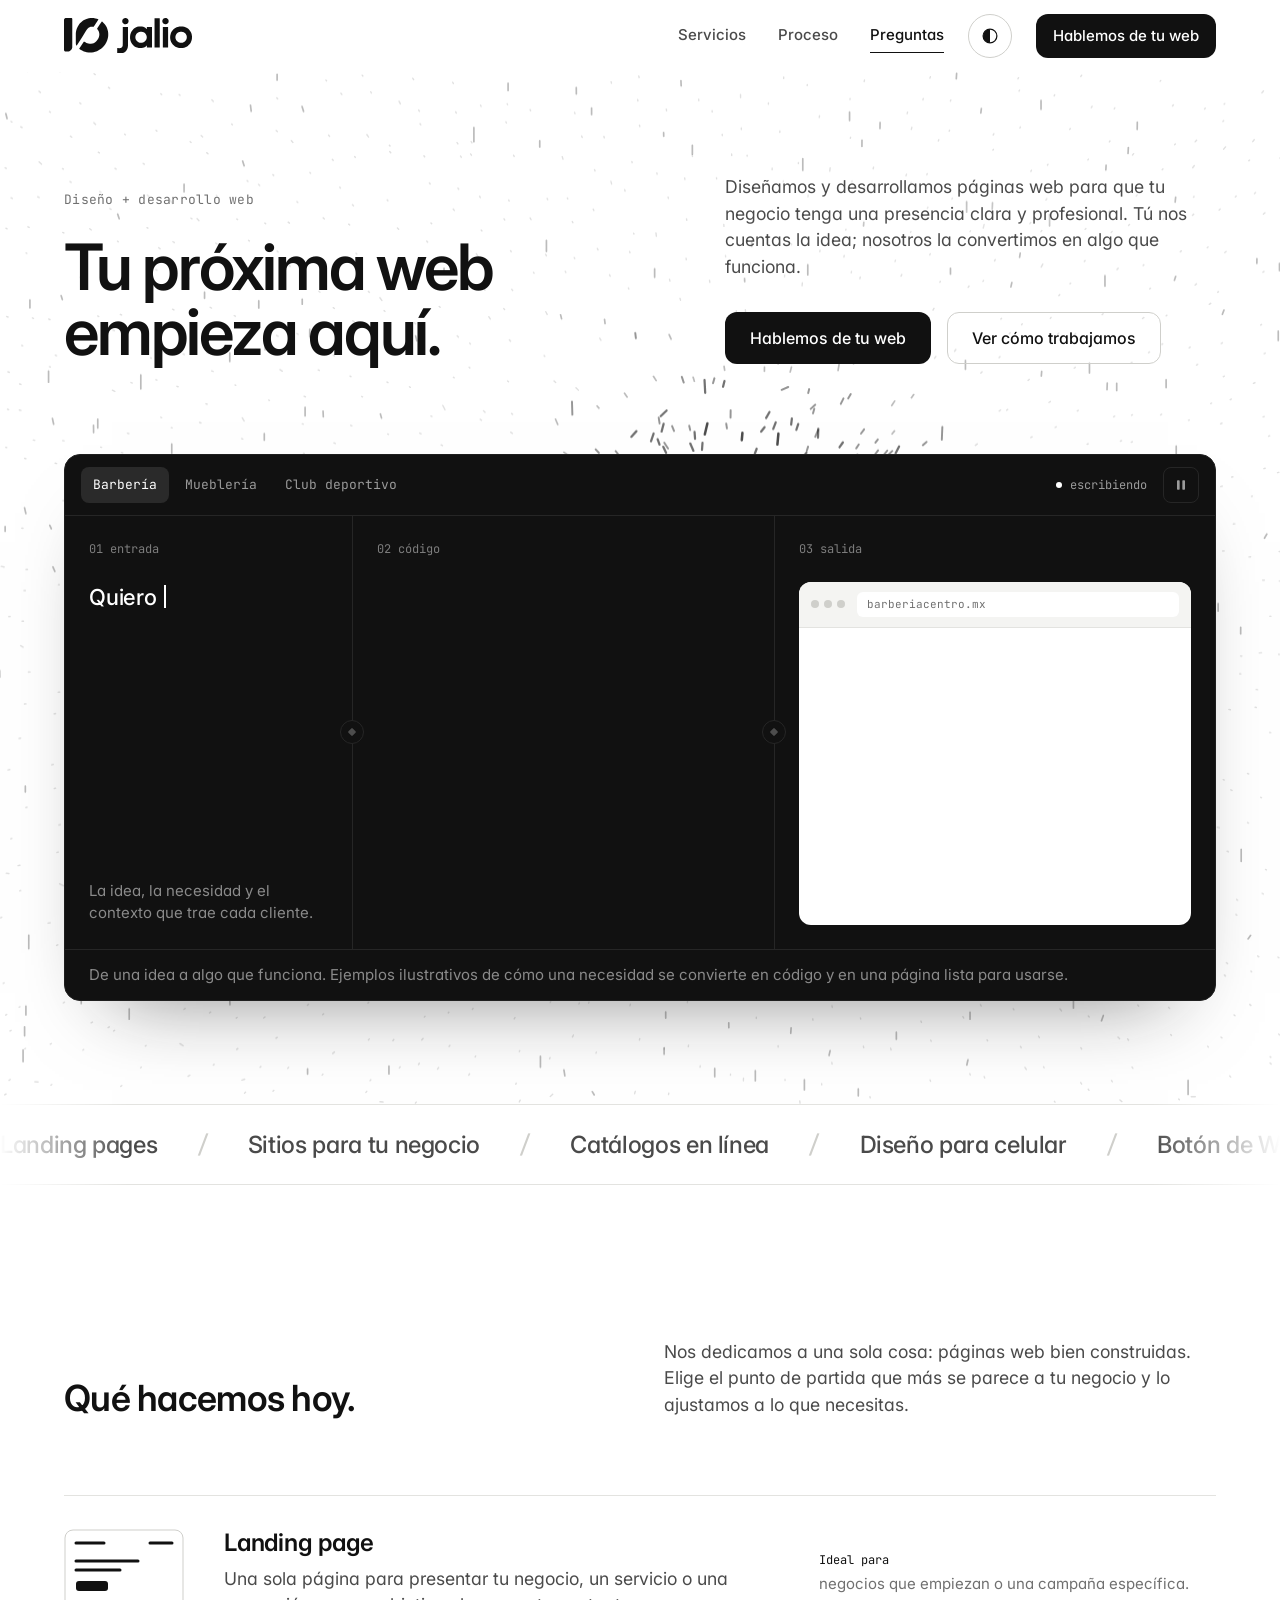
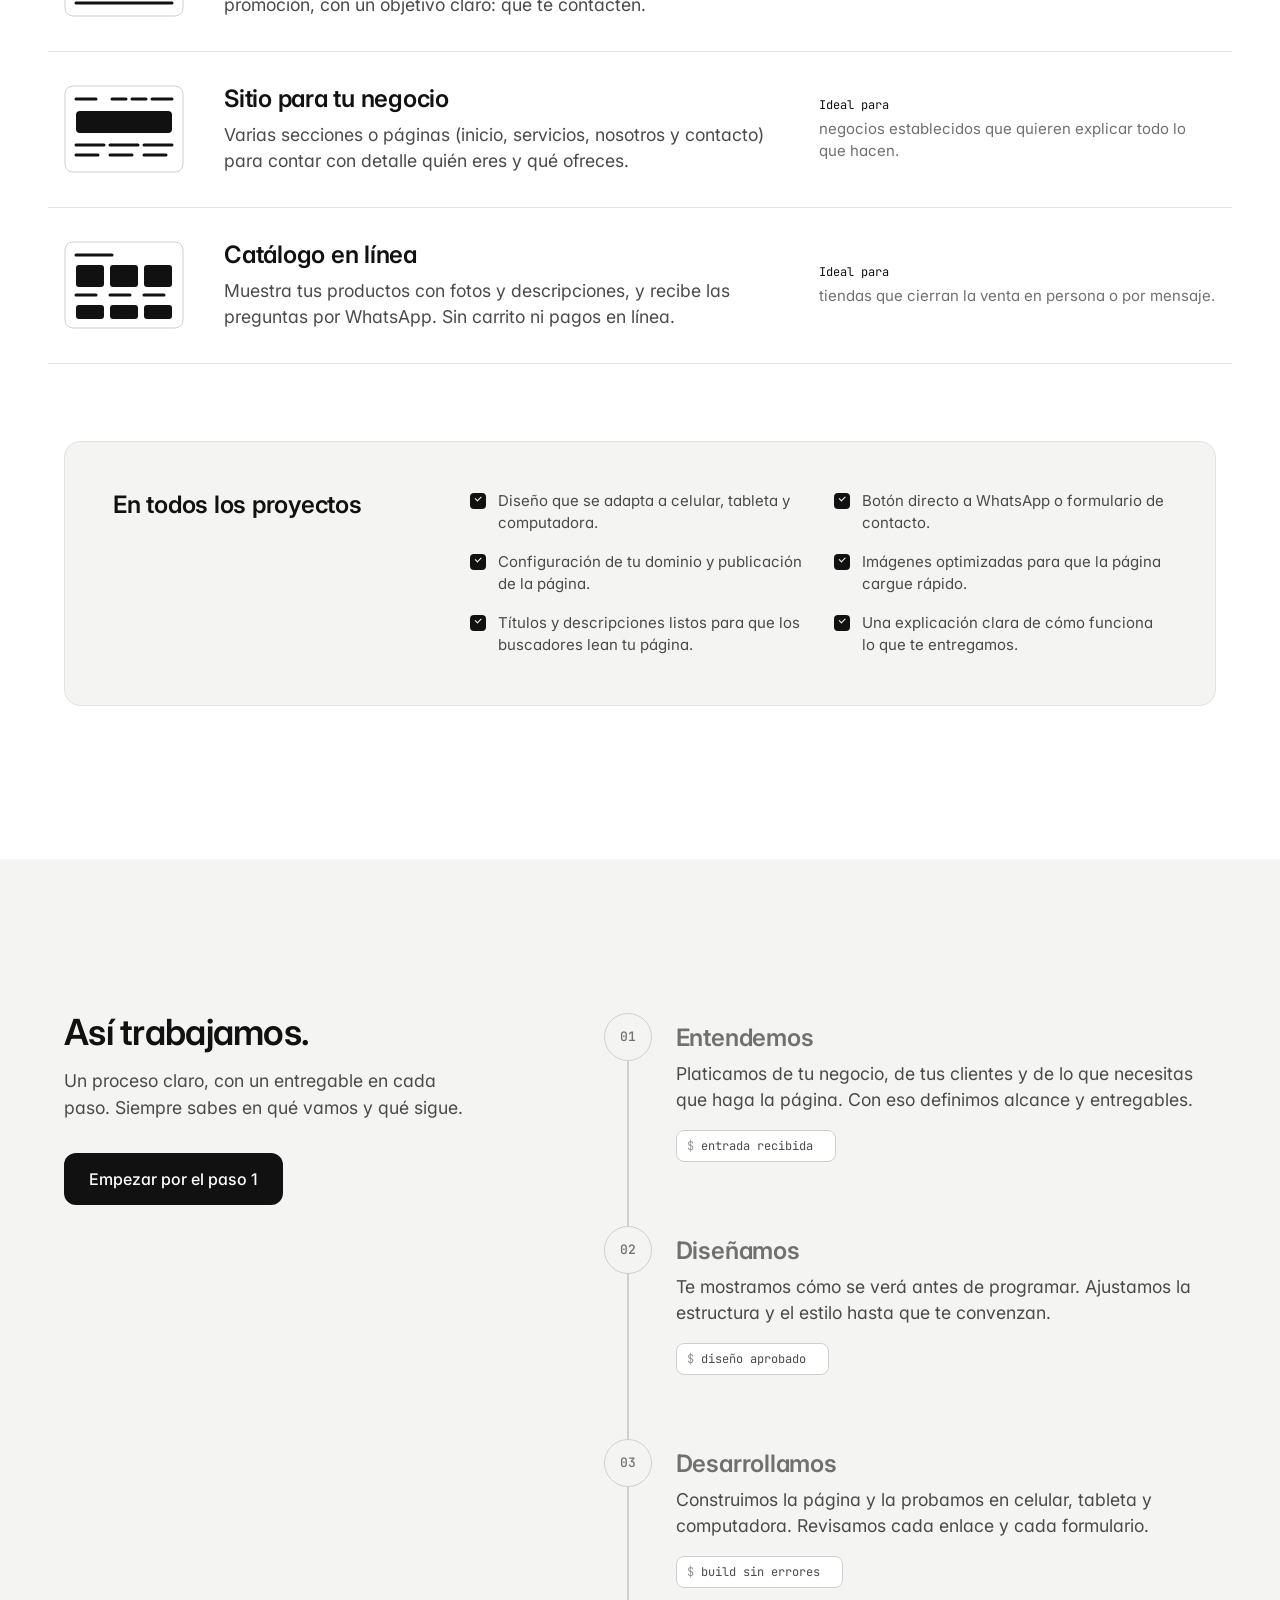
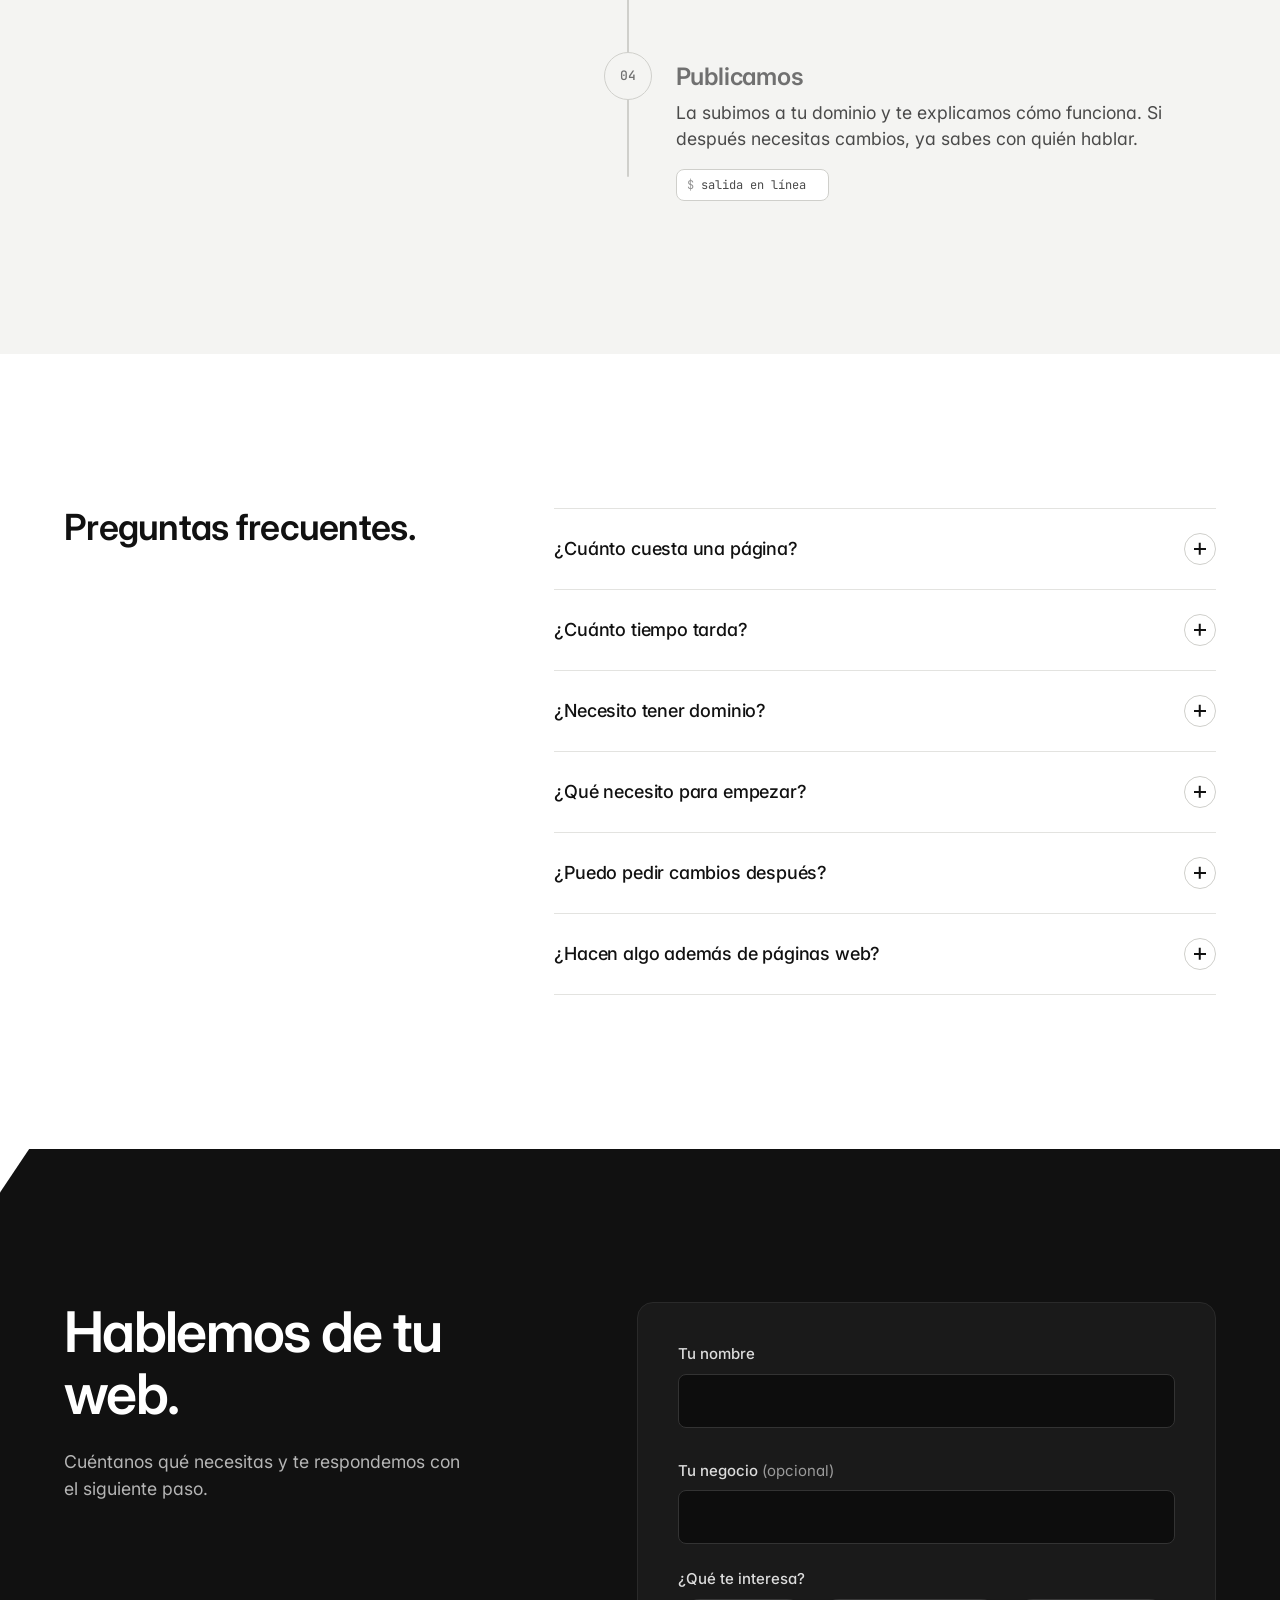
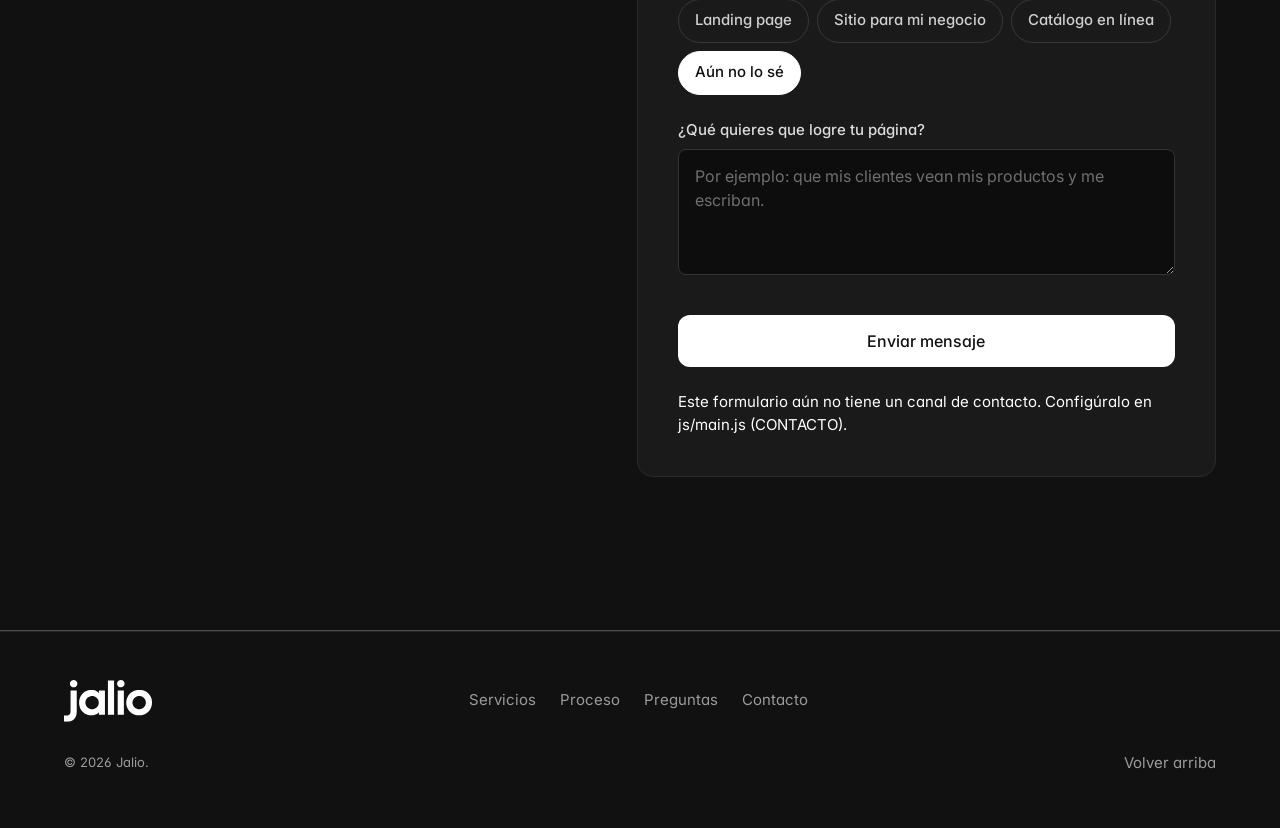
==== commit b36f7e63: "Tema oscuro/claro y hero con partículas Se actualiza la landing para soportar tema claro y oscuro co" ====
--- a/index.html
+++ b/index.html
@@ -1,16 +1,20 @@
 <!doctype html>
 <html lang="es-MX">
+
 <head>
   <meta charset="utf-8">
   <meta name="viewport" content="width=device-width, initial-scale=1, viewport-fit=cover">
   <title>Jalio | Diseño y desarrollo web</title>
-  <meta name="description" content="Somos Jalio. Diseñamos y desarrollamos páginas web para que tu negocio tenga una presencia clara y profesional.">
+  <meta name="description"
+    content="Somos Jalio. Diseñamos y desarrollamos páginas web para que tu negocio tenga una presencia clara y profesional.">
+  <meta name="color-scheme" content="dark light">
   <meta name="theme-color" content="#111111">
 
   <!-- Open Graph: cuando tengas la URL final, cámbiala a absoluta (https://tu-usuario.github.io/...) -->
   <meta property="og:type" content="website">
   <meta property="og:title" content="Jalio | Diseño y desarrollo web">
-  <meta property="og:description" content="Diseñamos y desarrollamos páginas web para que tu negocio tenga una presencia clara y profesional.">
+  <meta property="og:description"
+    content="Diseñamos y desarrollamos páginas web para que tu negocio tenga una presencia clara y profesional.">
   <meta property="og:image" content="assets/og-image.png">
   <meta property="og:locale" content="es_MX">
   <meta name="twitter:card" content="summary_large_image">
@@ -22,19 +26,40 @@
 
   <link rel="preconnect" href="https://fonts.googleapis.com">
   <link rel="preconnect" href="https://fonts.gstatic.com" crossorigin>
-  <link href="https://fonts.googleapis.com/css2?family=Inter:wght@400;500;600;700&family=JetBrains+Mono:wght@400;500&display=swap" rel="stylesheet">
-
+  <link
+    href="https://fonts.googleapis.com/css2?family=Inter:wght@400;500;600;700&family=JetBrains+Mono:wght@400;500&display=swap"
+    rel="stylesheet">
+
+  <!-- Tema: la elección guardada manda; si no hay, se sigue la configuración del sistema (oscuro si no hay preferencia) -->
+  <script>
+    (function () {
+      var r = document.documentElement, t = null;
+      try { t = localStorage.getItem('jalio-tema'); } catch (e) { }
+      if (t !== 'light' && t !== 'dark') {
+        t = window.matchMedia && window.matchMedia('(prefers-color-scheme: light)').matches ? 'light' : 'dark';
+      }
+      r.setAttribute('data-theme', t);
+      r.classList.add('js');
+      setTimeout(function () { r.classList.add('is-ready'); }, 2000);
+    })();
+  </script>
   <link rel="stylesheet" href="css/styles.css">
-  <script>document.documentElement.classList.add('js');setTimeout(function(){document.documentElement.classList.add('is-ready')},2000);</script>
+  <script src="js/particulas.js" defer></script>
   <script src="js/main.js" defer></script>
 </head>
+
 <body>
 
   <!-- Trazos oficiales del manual (archivo maestro). No reescribir el nombre con una fuente. -->
   <svg class="sprite" aria-hidden="true" focusable="false">
-    <symbol id="jalio-firma" viewBox="0 0 476 132.21"><path fill="currentColor" fill-rule="evenodd" d="M99.4 0.09L92.19 0.95L83.54 3.3L76.81 6.2L71.04 9.58L64.79 14.44L59.36 19.82L57.01 22.7L53.62 27.51L50.34 33.28L47.79 39.05L45.93 44.82L44.48 51.55L43.88 57.8L43.87 94.33L44.46 98.17L45.48 101.06L46.52 102.79L47 102.62L48.13 101.06L67.33 71.74L81.92 47.7L85.8 41.93L88.36 39.05L91.23 36.55L93.63 34.98L96.52 33.58L99.4 32.7L102.77 32.18L106.13 32.15L109.5 32.65L110.46 32.38L127.41 6.84L127.89 5.4L127.28 4.75L122.47 2.88L117.19 1.43L109.5 0.31L104.69 0L99.4 0.09ZM5.18 0.45L2.78 1.42L1.54 2.51L0.37 4.48L0 6.36L0.03 119.33L0.32 120.77L1.09 122.21L2.54 123.65L3.74 124.34L5.66 124.8L13.83 124.76L17.2 124.22L20.08 123.23L23.45 121.33L25.26 119.81L27.46 117.4L28.93 115L30.29 111.63L30.74 109.23L30.82 2.99L30.77 2.51L30.18 1.59L28.74 0.46L28.26 0.37L5.18 0.45ZM140.74 13.04L133.39 23.66L123.29 39.05L123.22 40.49L123.41 40.97L127 45.78L128.34 48.18L129.77 51.55L130.83 55.39L131.3 58.76L131.4 62.6L130.82 67.41L128.91 73.66L126.49 78.47L122.47 84.11L120.07 86.68L117.19 89.19L111.9 92.62L109.98 93.55L106.13 94.87L100.36 95.95L95.55 95.9L90.27 95.01L86.9 93.97L83.54 92.57L79.69 90.62L76.33 88.48L74.88 88.38L73.44 88.62L72.89 89.04L56.92 113.08L56.54 114.04L57.29 115L61.42 117.97L67.19 121.32L73.92 124.26L78.25 125.68L84.02 127.12L91.23 128.11L97.48 128.36L103.73 128.09L109.98 127.16L115.74 125.71L122.47 123.23L127.28 120.89L133.05 117.51L137.86 114.11L142.44 110.19L148.51 103.94L152.92 98.17L156.7 91.93L159.67 85.68L161.09 81.83L162.88 75.58L163.92 70.29L164.49 64.04L164.38 56.35L163.89 51.55L162.02 43.37L159.66 36.64L156.81 30.88L152.43 24.15L148.91 20.01L143.63 14.9L141.7 13.37L140.74 13.04ZM226.76 0.09L224.84 0.49L222.45 1.49L220.53 2.85L219 4.45L218.05 5.88L217.03 8.28L216.55 10.67L216.57 13.07L217.15 15.46L218.02 17.38L219.38 19.29L221.01 20.86L222.45 21.82L224.84 22.83L226.76 23.27L229.63 23.28L232.03 22.73L233.94 21.86L236.19 20.25L237.77 18.57L238.86 16.9L239.82 14.5L240.11 10.67L239.81 8.76L238.92 6.36L237.29 3.98L235.72 2.53L233.94 1.36L232.03 0.52L229.15 0L226.76 0.09ZM376.15 0.09L373.75 0.58L371.84 1.36L369.45 3.01L368.01 4.61L366.89 6.36L365.98 8.76L365.64 11.15L365.72 13.07L366.08 14.98L366.88 16.9L368.01 18.72L369.45 20.33L371.36 21.73L373.75 22.78L376.15 23.28L378.54 23.29L382.37 22.25L384.77 20.79L386.33 19.29L387.72 17.38L388.65 15.46L389.19 13.07L389.16 10.19L388.76 8.28L387.69 5.88L386.34 3.97L384.77 2.45L382.37 1.02L380.94 0.46L378.06 0.02L376.15 0.09ZM336.89 1.26L336.68 1.57L336.72 109.79L337.36 110.03L355.56 110.06L356.13 109.79L356.15 109.31L356.13 1.57L355.56 1.2L336.89 1.26ZM282.78 31.24L277.99 31.67L272.25 33L268.42 34.47L263.15 37.35L259.32 40.24L255.37 44.19L252.51 48.02L250 52.33L247.19 59.51L246.25 63.34L245.72 67.65L245.58 72.92L245.8 76.75L247.17 83.93L248.69 88.24L251.01 93.03L253.54 96.86L255.85 99.73L258.36 102.27L261.23 104.62L264.11 106.55L267.94 108.54L271.77 109.95L275.12 110.85L277.99 111.38L283.26 111.83L289.96 111.43L293.31 110.81L297.62 109.41L301.45 107.57L304.33 105.59L307.68 102.41L308.2 102.6L308.25 109.31L308.3 109.79L308.64 110.03L326.83 110.03L327.21 109.79L327.33 106.91L327.25 33.65L326.83 33.36L308.64 33.34L308.16 33.65L308.2 40.84L308.16 41.08L307.68 41.14L305.28 38.68L302.41 36.41L297.14 33.59L294.27 32.6L289.96 31.62L285.65 31.24L282.78 31.24ZM434.09 31.23L429.3 31.62L426.42 32.1L422.59 33.1L418.76 34.47L413.98 36.91L411.1 38.83L408.01 41.32L405.15 44.19L402.4 47.54L400.52 50.41L398.45 54.24L397.11 57.6L395.22 64.78L394.76 69.57L394.73 73.4L395.17 78.18L395.7 81.06L396.63 84.41L398.5 89.2L399.97 92.07L401.81 94.94L405.3 99.25L406.79 100.75L409.67 103.25L413.02 105.63L416.37 107.55L419.72 108.97L424.03 110.34L428.82 111.37L433.61 111.81L436.48 111.82L441.75 111.34L446.53 110.42L449.89 109.38L453.24 108L456.11 106.57L460.42 103.71L462.81 101.78L465.84 98.77L469.23 94.46L471.02 91.59L472.48 88.72L473.98 84.89L475.43 79.14L475.91 75.31L476 69.57L475.85 66.69L474.95 60.95L473.98 57.6L472.46 53.77L469.19 48.02L466.17 44.23L463.19 41.32L458.03 37.38L453.72 35.08L449.89 33.49L446.53 32.52L441.75 31.63L434.09 31.23ZM218.62 33.59L218.54 94.94L218.24 103.08L217.32 105.96L215.75 108.3L213.35 110.41L211.44 111.37L209.52 111.93L206.65 112.25L198.51 111.91L197.88 112.18L197.86 131.33L198.51 131.87L207.61 132.21L212.87 131.88L218.62 130.51L223.89 128.13L226.76 126.15L229 124.15L231.26 121.76L232.67 119.84L235.49 114.57L236.5 111.7L237.43 107.87L238.09 100.69L238.09 33.65L237.77 33.38L235.86 33.35L219.1 33.38L218.62 33.59ZM368.01 33.39L367.69 33.65L367.62 38.92L367.6 109.79L368.01 110.04L386.68 110.03L387.08 109.79L387.17 105.96L387.11 33.65L386.68 33.38L384.77 33.35L368.01 33.39ZM284.22 50.86L288.05 50.8L292.83 51.67L296.19 53.04L299.54 55.04L303.08 58.55L305.36 61.9L306.9 65.74L307.72 70.04L307.77 72.44L306.85 77.71L305.46 81.06L303.62 83.93L300.97 86.82L297.62 89.42L293.79 91.25L289.96 92.29L285.65 92.48L283.26 92.31L280.86 91.81L277.03 90.32L273.2 87.78L270.26 84.89L268.19 82.02L266.36 77.71L265.45 73.4L265.44 69.57L266.37 65.26L267.74 61.9L269.65 59.03L272.88 55.68L275.61 53.77L279.91 51.79L284.22 50.86ZM433.61 50.86L437.44 50.84L441.75 51.65L445.58 53.18L448.93 55.38L452.52 59.03L454.42 61.9L455.82 65.26L456.74 70.04L456.69 72.92L455.77 77.71L454.32 81.06L451.32 85.28L447.97 88.33L444.62 90.37L440.79 91.8L436.96 92.45L432.17 92.28L428.34 91.28L424.51 89.42L421.16 86.88L418.17 83.45L416.26 80.1L414.79 75.79L414.37 72.44L414.34 70.52L414.7 67.65L415.7 64.3L417.64 60.47L419.46 58.07L422.59 55.13L425.95 53.06L429.3 51.67L433.61 50.86Z"/></symbol>
-    <symbol id="jalio-logotipo" viewBox="0 0 194 92.21"><path fill="currentColor" fill-rule="evenodd" d="M20.16 0.07L18.82 0.34L17.15 1.04L15.82 1.99L14.75 3.1L14.08 4.1L13.38 5.77L13.04 7.44L13.05 9.11L13.45 10.78L14.06 12.12L15.01 13.45L16.15 14.55L17.15 15.22L18.82 15.92L20.16 16.23L22.16 16.24L23.83 15.85L25.17 15.25L26.74 14.12L27.84 12.95L28.6 11.78L29.27 10.12L29.47 7.44L29.26 6.11L28.64 4.44L27.5 2.77L26.41 1.77L25.17 0.95L23.83 0.36L21.83 0L20.16 0.07ZM124.36 0.06L122.69 0.4L121.35 0.95L119.68 2.1L118.68 3.21L117.9 4.44L117.26 6.11L117.03 7.78L117.08 9.11L117.33 10.45L117.89 11.78L118.68 13.05L119.68 14.18L121.02 15.16L122.69 15.89L124.36 16.24L126.02 16.24L128.7 15.52L130.37 14.5L131.46 13.45L132.43 12.12L133.07 10.78L133.45 9.11L133.43 7.11L133.15 5.77L132.4 4.1L131.47 2.77L130.37 1.71L128.7 0.71L127.69 0.32L125.69 0.01L124.36 0.06ZM96.97 0.88L96.83 1.1L96.86 76.57L97.3 76.74L109.99 76.77L110.39 76.57L110.41 76.24L110.39 1.1L109.99 0.84L96.97 0.88ZM59.23 21.79L55.89 22.09L51.88 23.02L49.21 24.04L45.54 26.05L42.87 28.06L40.11 30.82L38.12 33.49L36.37 36.5L34.41 41.51L33.76 44.18L33.39 47.19L33.29 50.86L33.44 53.53L34.4 58.54L35.46 61.55L37.07 64.89L38.83 67.56L40.45 69.56L42.2 71.33L44.2 72.97L46.21 74.32L48.88 75.7L51.55 76.69L53.89 77.32L55.89 77.69L59.57 78L64.24 77.72L66.58 77.29L69.58 76.31L72.26 75.03L74.26 73.65L76.6 71.43L76.96 71.57L77 76.24L77.03 76.57L77.27 76.75L89.96 76.75L90.22 76.57L90.3 74.57L90.25 23.47L89.96 23.27L77.27 23.26L76.94 23.47L76.96 28.48L76.93 28.65L76.6 28.7L74.93 26.98L72.92 25.4L69.25 23.43L67.25 22.74L64.24 22.06L61.24 21.79L59.23 21.79ZM164.77 21.79L161.43 22.05L159.42 22.39L156.75 23.09L154.08 24.05L150.74 25.74L148.73 27.08L146.58 28.82L144.58 30.82L142.67 33.16L141.35 35.16L139.91 37.83L138.97 40.17L137.65 45.18L137.33 48.52L137.32 51.19L137.62 54.53L137.99 56.54L138.64 58.87L139.95 62.21L140.97 64.22L142.25 66.22L144.69 69.23L145.73 70.27L147.73 72.01L150.07 73.67L152.41 75.01L154.75 76L157.75 76.96L161.09 77.68L164.43 77.99L166.44 77.99L170.11 77.66L173.45 77.02L175.79 76.29L178.12 75.33L180.13 74.33L183.13 72.33L184.8 70.99L186.91 68.89L189.27 65.89L190.52 63.88L191.55 61.88L192.59 59.21L193.6 55.2L193.94 52.53L194 48.52L193.9 46.52L193.26 42.51L192.59 40.17L191.53 37.5L189.25 33.49L187.14 30.85L185.07 28.82L181.46 26.07L178.46 24.47L175.79 23.36L173.45 22.68L170.11 22.06L164.77 21.79ZM14.48 23.43L14.43 66.22L14.22 71.9L13.57 73.9L12.48 75.54L10.81 77.01L9.47 77.68L8.13 78.07L6.13 78.3L0.45 78.06L0.02 78.24L0 91.6L0.45 91.97L6.8 92.21L10.47 91.98L14.48 91.03L18.15 89.37L20.16 87.99L21.72 86.59L23.3 84.92L24.28 83.59L26.25 79.91L26.96 77.91L27.6 75.24L28.06 70.23L28.06 23.47L27.84 23.28L26.5 23.26L14.81 23.28L14.48 23.43ZM118.68 23.29L118.45 23.47L118.4 27.15L118.39 76.57L118.68 76.75L131.7 76.74L131.98 76.57L132.04 73.9L132 23.47L131.7 23.28L130.37 23.26L118.68 23.29ZM60.23 35.48L62.91 35.43L66.24 36.04L68.58 36.99L70.92 38.39L73.39 40.84L74.98 43.18L76.05 45.85L76.63 48.86L76.66 50.53L76.02 54.2L75.05 56.54L73.77 58.54L71.92 60.56L69.58 62.37L66.91 63.65L64.24 64.37L61.24 64.5L59.57 64.39L57.9 64.03L55.22 62.99L52.55 61.23L50.5 59.21L49.05 57.2L47.78 54.2L47.14 51.19L47.14 48.52L47.79 45.52L48.74 43.18L50.07 41.17L52.33 38.84L54.23 37.5L57.23 36.12L60.23 35.48ZM164.43 35.47L167.1 35.46L170.11 36.02L172.78 37.09L175.12 38.63L177.62 41.17L178.95 43.18L179.92 45.52L180.56 48.86L180.53 50.86L179.89 54.2L178.88 56.54L176.79 59.48L174.45 61.61L172.11 63.03L169.44 64.03L166.77 64.48L163.43 64.37L160.76 63.67L158.09 62.37L155.75 60.6L153.66 58.21L152.33 55.87L151.31 52.86L151.01 50.53L151 49.19L151.25 47.19L151.94 44.85L153.3 42.18L154.57 40.51L156.75 38.45L159.09 37.01L161.43 36.04L164.43 35.47Z"/></symbol>
-    <symbol id="jalio-simbolo" viewBox="0 0 116 90.52"><path fill="currentColor" fill-rule="evenodd" d="M70.1 0.07L65.02 0.67L58.91 2.33L54.17 4.37L50.1 6.76L45.69 10.18L41.86 13.98L40.21 16.01L37.81 19.4L35.5 23.47L33.7 27.54L32.39 31.61L31.37 36.35L30.95 40.76L30.94 66.52L31.36 69.24L32.08 71.27L32.81 72.49L33.15 72.37L33.94 71.27L47.48 50.59L57.77 33.64L60.51 29.57L62.31 27.54L64.34 25.77L66.03 24.67L68.07 23.68L70.1 23.06L72.47 22.69L74.85 22.68L77.22 23.03L77.9 22.83L89.86 4.82L90.19 3.81L89.76 3.35L86.37 2.03L82.64 1.01L77.22 0.22L73.83 0L70.1 0.07ZM3.65 0.32L1.96 1L1.09 1.77L0.26 3.16L0 4.48L0.02 84.15L0.22 85.17L0.77 86.19L1.79 87.2L2.64 87.69L3.99 88.01L9.76 87.99L12.13 87.61L14.16 86.9L16.54 85.56L17.81 84.49L19.36 82.8L20.4 81.1L21.36 78.73L21.68 77.03L21.73 2.11L21.7 1.77L21.28 1.12L20.27 0.32L19.93 0.26L3.65 0.32ZM99.26 9.2L94.07 16.69L86.95 27.54L86.9 28.55L87.03 28.89L89.57 32.28L90.51 33.98L91.52 36.35L92.27 39.06L92.6 41.44L92.67 44.15L92.26 47.54L90.91 51.95L89.2 55.34L86.37 59.31L84.68 61.13L82.64 62.9L78.91 65.32L77.56 65.97L74.85 66.91L70.78 67.67L67.39 67.63L63.66 67L61.29 66.27L58.91 65.28L56.2 63.91L53.83 62.4L52.81 62.33L51.79 62.5L51.41 62.79L40.14 79.75L39.87 80.42L40.41 81.1L43.32 83.2L47.39 85.56L52.13 87.63L55.18 88.63L59.25 89.65L64.34 90.35L68.74 90.52L73.15 90.33L77.56 89.68L81.63 88.65L86.37 86.91L89.76 85.26L93.83 82.88L97.22 80.47L100.46 77.71L104.73 73.3L107.84 69.24L110.51 64.83L112.6 60.42L113.6 57.71L114.87 53.3L115.6 49.57L116 45.17L115.92 39.74L115.58 36.35L114.26 30.59L112.6 25.84L110.58 21.77L107.5 17.03L105.02 14.11L101.29 10.51L99.93 9.43L99.26 9.2Z"/></symbol>
+    <symbol id="jalio-firma" viewBox="0 0 476 132.21">
+      <path fill="currentColor" fill-rule="evenodd"
+        d="M99.4 0.09L92.19 0.95L83.54 3.3L76.81 6.2L71.04 9.58L64.79 14.44L59.36 19.82L57.01 22.7L53.62 27.51L50.34 33.28L47.79 39.05L45.93 44.82L44.48 51.55L43.88 57.8L43.87 94.33L44.46 98.17L45.48 101.06L46.52 102.79L47 102.62L48.13 101.06L67.33 71.74L81.92 47.7L85.8 41.93L88.36 39.05L91.23 36.55L93.63 34.98L96.52 33.58L99.4 32.7L102.77 32.18L106.13 32.15L109.5 32.65L110.46 32.38L127.41 6.84L127.89 5.4L127.28 4.75L122.47 2.88L117.19 1.43L109.5 0.31L104.69 0L99.4 0.09ZM5.18 0.45L2.78 1.42L1.54 2.51L0.37 4.48L0 6.36L0.03 119.33L0.32 120.77L1.09 122.21L2.54 123.65L3.74 124.34L5.66 124.8L13.83 124.76L17.2 124.22L20.08 123.23L23.45 121.33L25.26 119.81L27.46 117.4L28.93 115L30.29 111.63L30.74 109.23L30.82 2.99L30.77 2.51L30.18 1.59L28.74 0.46L28.26 0.37L5.18 0.45ZM140.74 13.04L133.39 23.66L123.29 39.05L123.22 40.49L123.41 40.97L127 45.78L128.34 48.18L129.77 51.55L130.83 55.39L131.3 58.76L131.4 62.6L130.82 67.41L128.91 73.66L126.49 78.47L122.47 84.11L120.07 86.68L117.19 89.19L111.9 92.62L109.98 93.55L106.13 94.87L100.36 95.95L95.55 95.9L90.27 95.01L86.9 93.97L83.54 92.57L79.69 90.62L76.33 88.48L74.88 88.38L73.44 88.62L72.89 89.04L56.92 113.08L56.54 114.04L57.29 115L61.42 117.97L67.19 121.32L73.92 124.26L78.25 125.68L84.02 127.12L91.23 128.11L97.48 128.36L103.73 128.09L109.98 127.16L115.74 125.71L122.47 123.23L127.28 120.89L133.05 117.51L137.86 114.11L142.44 110.19L148.51 103.94L152.92 98.17L156.7 91.93L159.67 85.68L161.09 81.83L162.88 75.58L163.92 70.29L164.49 64.04L164.38 56.35L163.89 51.55L162.02 43.37L159.66 36.64L156.81 30.88L152.43 24.15L148.91 20.01L143.63 14.9L141.7 13.37L140.74 13.04ZM226.76 0.09L224.84 0.49L222.45 1.49L220.53 2.85L219 4.45L218.05 5.88L217.03 8.28L216.55 10.67L216.57 13.07L217.15 15.46L218.02 17.38L219.38 19.29L221.01 20.86L222.45 21.82L224.84 22.83L226.76 23.27L229.63 23.28L232.03 22.73L233.94 21.86L236.19 20.25L237.77 18.57L238.86 16.9L239.82 14.5L240.11 10.67L239.81 8.76L238.92 6.36L237.29 3.98L235.72 2.53L233.94 1.36L232.03 0.52L229.15 0L226.76 0.09ZM376.15 0.09L373.75 0.58L371.84 1.36L369.45 3.01L368.01 4.61L366.89 6.36L365.98 8.76L365.64 11.15L365.72 13.07L366.08 14.98L366.88 16.9L368.01 18.72L369.45 20.33L371.36 21.73L373.75 22.78L376.15 23.28L378.54 23.29L382.37 22.25L384.77 20.79L386.33 19.29L387.72 17.38L388.65 15.46L389.19 13.07L389.16 10.19L388.76 8.28L387.69 5.88L386.34 3.97L384.77 2.45L382.37 1.02L380.94 0.46L378.06 0.02L376.15 0.09ZM336.89 1.26L336.68 1.57L336.72 109.79L337.36 110.03L355.56 110.06L356.13 109.79L356.15 109.31L356.13 1.57L355.56 1.2L336.89 1.26ZM282.78 31.24L277.99 31.67L272.25 33L268.42 34.47L263.15 37.35L259.32 40.24L255.37 44.19L252.51 48.02L250 52.33L247.19 59.51L246.25 63.34L245.72 67.65L245.58 72.92L245.8 76.75L247.17 83.93L248.69 88.24L251.01 93.03L253.54 96.86L255.85 99.73L258.36 102.27L261.23 104.62L264.11 106.55L267.94 108.54L271.77 109.95L275.12 110.85L277.99 111.38L283.26 111.83L289.96 111.43L293.31 110.81L297.62 109.41L301.45 107.57L304.33 105.59L307.68 102.41L308.2 102.6L308.25 109.31L308.3 109.79L308.64 110.03L326.83 110.03L327.21 109.79L327.33 106.91L327.25 33.65L326.83 33.36L308.64 33.34L308.16 33.65L308.2 40.84L308.16 41.08L307.68 41.14L305.28 38.68L302.41 36.41L297.14 33.59L294.27 32.6L289.96 31.62L285.65 31.24L282.78 31.24ZM434.09 31.23L429.3 31.62L426.42 32.1L422.59 33.1L418.76 34.47L413.98 36.91L411.1 38.83L408.01 41.32L405.15 44.19L402.4 47.54L400.52 50.41L398.45 54.24L397.11 57.6L395.22 64.78L394.76 69.57L394.73 73.4L395.17 78.18L395.7 81.06L396.63 84.41L398.5 89.2L399.97 92.07L401.81 94.94L405.3 99.25L406.79 100.75L409.67 103.25L413.02 105.63L416.37 107.55L419.72 108.97L424.03 110.34L428.82 111.37L433.61 111.81L436.48 111.82L441.75 111.34L446.53 110.42L449.89 109.38L453.24 108L456.11 106.57L460.42 103.71L462.81 101.78L465.84 98.77L469.23 94.46L471.02 91.59L472.48 88.72L473.98 84.89L475.43 79.14L475.91 75.31L476 69.57L475.85 66.69L474.95 60.95L473.98 57.6L472.46 53.77L469.19 48.02L466.17 44.23L463.19 41.32L458.03 37.38L453.72 35.08L449.89 33.49L446.53 32.52L441.75 31.63L434.09 31.23ZM218.62 33.59L218.54 94.94L218.24 103.08L217.32 105.96L215.75 108.3L213.35 110.41L211.44 111.37L209.52 111.93L206.65 112.25L198.51 111.91L197.88 112.18L197.86 131.33L198.51 131.87L207.61 132.21L212.87 131.88L218.62 130.51L223.89 128.13L226.76 126.15L229 124.15L231.26 121.76L232.67 119.84L235.49 114.57L236.5 111.7L237.43 107.87L238.09 100.69L238.09 33.65L237.77 33.38L235.86 33.35L219.1 33.38L218.62 33.59ZM368.01 33.39L367.69 33.65L367.62 38.92L367.6 109.79L368.01 110.04L386.68 110.03L387.08 109.79L387.17 105.96L387.11 33.65L386.68 33.38L384.77 33.35L368.01 33.39ZM284.22 50.86L288.05 50.8L292.83 51.67L296.19 53.04L299.54 55.04L303.08 58.55L305.36 61.9L306.9 65.74L307.72 70.04L307.77 72.44L306.85 77.71L305.46 81.06L303.62 83.93L300.97 86.82L297.62 89.42L293.79 91.25L289.96 92.29L285.65 92.48L283.26 92.31L280.86 91.81L277.03 90.32L273.2 87.78L270.26 84.89L268.19 82.02L266.36 77.71L265.45 73.4L265.44 69.57L266.37 65.26L267.74 61.9L269.65 59.03L272.88 55.68L275.61 53.77L279.91 51.79L284.22 50.86ZM433.61 50.86L437.44 50.84L441.75 51.65L445.58 53.18L448.93 55.38L452.52 59.03L454.42 61.9L455.82 65.26L456.74 70.04L456.69 72.92L455.77 77.71L454.32 81.06L451.32 85.28L447.97 88.33L444.62 90.37L440.79 91.8L436.96 92.45L432.17 92.28L428.34 91.28L424.51 89.42L421.16 86.88L418.17 83.45L416.26 80.1L414.79 75.79L414.37 72.44L414.34 70.52L414.7 67.65L415.7 64.3L417.64 60.47L419.46 58.07L422.59 55.13L425.95 53.06L429.3 51.67L433.61 50.86Z" />
+    </symbol>
+    <symbol id="jalio-logotipo" viewBox="0 0 194 92.21">
+      <path fill="currentColor" fill-rule="evenodd"
+        d="M20.16 0.07L18.82 0.34L17.15 1.04L15.82 1.99L14.75 3.1L14.08 4.1L13.38 5.77L13.04 7.44L13.05 9.11L13.45 10.78L14.06 12.12L15.01 13.45L16.15 14.55L17.15 15.22L18.82 15.92L20.16 16.23L22.16 16.24L23.83 15.85L25.17 15.25L26.74 14.12L27.84 12.95L28.6 11.78L29.27 10.12L29.47 7.44L29.26 6.11L28.64 4.44L27.5 2.77L26.41 1.77L25.17 0.95L23.83 0.36L21.83 0L20.16 0.07ZM124.36 0.06L122.69 0.4L121.35 0.95L119.68 2.1L118.68 3.21L117.9 4.44L117.26 6.11L117.03 7.78L117.08 9.11L117.33 10.45L117.89 11.78L118.68 13.05L119.68 14.18L121.02 15.16L122.69 15.89L124.36 16.24L126.02 16.24L128.7 15.52L130.37 14.5L131.46 13.45L132.43 12.12L133.07 10.78L133.45 9.11L133.43 7.11L133.15 5.77L132.4 4.1L131.47 2.77L130.37 1.71L128.7 0.71L127.69 0.32L125.69 0.01L124.36 0.06ZM96.97 0.88L96.83 1.1L96.86 76.57L97.3 76.74L109.99 76.77L110.39 76.57L110.41 76.24L110.39 1.1L109.99 0.84L96.97 0.88ZM59.23 21.79L55.89 22.09L51.88 23.02L49.21 24.04L45.54 26.05L42.87 28.06L40.11 30.82L38.12 33.49L36.37 36.5L34.41 41.51L33.76 44.18L33.39 47.19L33.29 50.86L33.44 53.53L34.4 58.54L35.46 61.55L37.07 64.89L38.83 67.56L40.45 69.56L42.2 71.33L44.2 72.97L46.21 74.32L48.88 75.7L51.55 76.69L53.89 77.32L55.89 77.69L59.57 78L64.24 77.72L66.58 77.29L69.58 76.31L72.26 75.03L74.26 73.65L76.6 71.43L76.96 71.57L77 76.24L77.03 76.57L77.27 76.75L89.96 76.75L90.22 76.57L90.3 74.57L90.25 23.47L89.96 23.27L77.27 23.26L76.94 23.47L76.96 28.48L76.93 28.65L76.6 28.7L74.93 26.98L72.92 25.4L69.25 23.43L67.25 22.74L64.24 22.06L61.24 21.79L59.23 21.79ZM164.77 21.79L161.43 22.05L159.42 22.39L156.75 23.09L154.08 24.05L150.74 25.74L148.73 27.08L146.58 28.82L144.58 30.82L142.67 33.16L141.35 35.16L139.91 37.83L138.97 40.17L137.65 45.18L137.33 48.52L137.32 51.19L137.62 54.53L137.99 56.54L138.64 58.87L139.95 62.21L140.97 64.22L142.25 66.22L144.69 69.23L145.73 70.27L147.73 72.01L150.07 73.67L152.41 75.01L154.75 76L157.75 76.96L161.09 77.68L164.43 77.99L166.44 77.99L170.11 77.66L173.45 77.02L175.79 76.29L178.12 75.33L180.13 74.33L183.13 72.33L184.8 70.99L186.91 68.89L189.27 65.89L190.52 63.88L191.55 61.88L192.59 59.21L193.6 55.2L193.94 52.53L194 48.52L193.9 46.52L193.26 42.51L192.59 40.17L191.53 37.5L189.25 33.49L187.14 30.85L185.07 28.82L181.46 26.07L178.46 24.47L175.79 23.36L173.45 22.68L170.11 22.06L164.77 21.79ZM14.48 23.43L14.43 66.22L14.22 71.9L13.57 73.9L12.48 75.54L10.81 77.01L9.47 77.68L8.13 78.07L6.13 78.3L0.45 78.06L0.02 78.24L0 91.6L0.45 91.97L6.8 92.21L10.47 91.98L14.48 91.03L18.15 89.37L20.16 87.99L21.72 86.59L23.3 84.92L24.28 83.59L26.25 79.91L26.96 77.91L27.6 75.24L28.06 70.23L28.06 23.47L27.84 23.28L26.5 23.26L14.81 23.28L14.48 23.43ZM118.68 23.29L118.45 23.47L118.4 27.15L118.39 76.57L118.68 76.75L131.7 76.74L131.98 76.57L132.04 73.9L132 23.47L131.7 23.28L130.37 23.26L118.68 23.29ZM60.23 35.48L62.91 35.43L66.24 36.04L68.58 36.99L70.92 38.39L73.39 40.84L74.98 43.18L76.05 45.85L76.63 48.86L76.66 50.53L76.02 54.2L75.05 56.54L73.77 58.54L71.92 60.56L69.58 62.37L66.91 63.65L64.24 64.37L61.24 64.5L59.57 64.39L57.9 64.03L55.22 62.99L52.55 61.23L50.5 59.21L49.05 57.2L47.78 54.2L47.14 51.19L47.14 48.52L47.79 45.52L48.74 43.18L50.07 41.17L52.33 38.84L54.23 37.5L57.23 36.12L60.23 35.48ZM164.43 35.47L167.1 35.46L170.11 36.02L172.78 37.09L175.12 38.63L177.62 41.17L178.95 43.18L179.92 45.52L180.56 48.86L180.53 50.86L179.89 54.2L178.88 56.54L176.79 59.48L174.45 61.61L172.11 63.03L169.44 64.03L166.77 64.48L163.43 64.37L160.76 63.67L158.09 62.37L155.75 60.6L153.66 58.21L152.33 55.87L151.31 52.86L151.01 50.53L151 49.19L151.25 47.19L151.94 44.85L153.3 42.18L154.57 40.51L156.75 38.45L159.09 37.01L161.43 36.04L164.43 35.47Z" />
+    </symbol>
   </svg>
 
   <a class="skip-link" href="#contenido">Saltar al contenido</a>
@@ -43,19 +68,28 @@
   <header class="nav" id="nav">
     <div class="nav__inner wrap">
       <a class="nav__brand" href="#inicio" aria-label="Jalio, ir al inicio">
-        <svg class="logo-firma" aria-hidden="true"><use href="#jalio-firma"/></svg>
+        <svg class="logo-firma" aria-hidden="true">
+          <use href="#jalio-firma" />
+        </svg>
       </a>
 
       <nav class="nav__links" aria-label="Principal">
         <a href="#servicios">Servicios</a>
         <a href="#proceso">Proceso</a>
-        <a href="#proyectos">Proyectos</a>
-        <a href="#nosotros">Nosotros</a>
+        <a href="#preguntas">Preguntas</a>
       </nav>
 
+      <button class="theme-toggle" type="button" id="theme-toggle" aria-label="Cambiar a tema claro">
+        <svg viewBox="0 0 24 24" aria-hidden="true">
+          <circle cx="12" cy="12" r="8.25" fill="none" stroke="currentColor" stroke-width="1.5" />
+          <path class="theme-toggle__half" d="M12 3.75a8.25 8.25 0 0 1 0 16.5z" fill="currentColor" />
+        </svg>
+      </button>
+
       <a class="btn btn--primary btn--sm nav__cta" href="#contacto">Hablemos de tu web</a>
 
-      <button class="nav__toggle" type="button" aria-expanded="false" aria-controls="menu-movil" aria-label="Abrir menú">
+      <button class="nav__toggle" type="button" aria-expanded="false" aria-controls="menu-movil"
+        aria-label="Abrir menú">
         <span></span><span></span>
       </button>
     </div>
@@ -64,8 +98,6 @@
       <nav aria-label="Menú móvil">
         <a href="#servicios">Servicios</a>
         <a href="#proceso">Proceso</a>
-        <a href="#proyectos">Proyectos</a>
-        <a href="#nosotros">Nosotros</a>
         <a href="#preguntas">Preguntas</a>
       </nav>
       <a class="btn btn--primary btn--block" href="#contacto">Hablemos de tu web</a>
@@ -76,8 +108,8 @@
 
     <!-- ============ HERO ============ -->
     <section class="hero" id="inicio" aria-labelledby="hero-titulo">
-      <div class="hero__grid-bg" aria-hidden="true"></div>
-      <div class="wrap">
+      <canvas class="hero__particles" id="particulas" aria-hidden="true"></canvas>
+      <div class="wrap hero__content">
         <div class="hero__head">
           <div>
             <p class="tag hero__tag">Diseño + desarrollo web</p>
@@ -87,7 +119,8 @@
             </h1>
           </div>
           <div class="hero__aside">
-            <p class="hero__lead">Diseñamos y desarrollamos páginas web para que tu negocio tenga una presencia clara y profesional. Tú nos cuentas la idea; nosotros la convertimos en algo que funciona.</p>
+            <p class="hero__lead">Diseñamos y desarrollamos páginas web para que tu negocio tenga una presencia clara y
+              profesional. Tú nos cuentas la idea; nosotros la convertimos en algo que funciona.</p>
             <div class="hero__actions">
               <a class="btn btn--primary" href="#contacto">Hablemos de tu web</a>
               <a class="btn btn--ghost" href="#proceso">Ver cómo trabajamos</a>
@@ -101,13 +134,19 @@
             <div class="io__tabs" role="tablist" aria-label="Ejemplos de proyecto">
               <button class="io__tab" role="tab" type="button" aria-selected="true" data-example="0">Barbería</button>
               <button class="io__tab" role="tab" type="button" aria-selected="false" data-example="1">Mueblería</button>
-              <button class="io__tab" role="tab" type="button" aria-selected="false" data-example="2">Club<span class="hide-sm"> deportivo</span></button>
+              <button class="io__tab" role="tab" type="button" aria-selected="false" data-example="2">Club<span
+                  class="hide-sm"> deportivo</span></button>
             </div>
             <div class="io__controls">
               <span class="io__status" aria-hidden="true"><i></i><span class="io__status-text">listo</span></span>
               <button class="io__pause" type="button" aria-pressed="false" aria-label="Pausar animación">
-                <svg viewBox="0 0 24 24" aria-hidden="true" class="ico-pause"><rect x="6" y="5" width="4" height="14" rx="1"/><rect x="14" y="5" width="4" height="14" rx="1"/></svg>
-                <svg viewBox="0 0 24 24" aria-hidden="true" class="ico-play"><path d="M8 5.5v13a1 1 0 0 0 1.5.86l10.5-6.5a1 1 0 0 0 0-1.72L9.5 4.64A1 1 0 0 0 8 5.5z"/></svg>
+                <svg viewBox="0 0 24 24" aria-hidden="true" class="ico-pause">
+                  <rect x="6" y="5" width="4" height="14" rx="1" />
+                  <rect x="14" y="5" width="4" height="14" rx="1" />
+                </svg>
+                <svg viewBox="0 0 24 24" aria-hidden="true" class="ico-play">
+                  <path d="M8 5.5v13a1 1 0 0 0 1.5.86l10.5-6.5a1 1 0 0 0 0-1.72L9.5 4.64A1 1 0 0 0 8 5.5z" />
+                </svg>
               </button>
             </div>
           </div>
@@ -115,7 +154,8 @@
           <div class="io__grid">
             <div class="io__pane io__pane--in">
               <p class="io__label">01 entrada</p>
-              <blockquote class="io__input"><span class="io__input-text"></span><span class="caret" aria-hidden="true"></span></blockquote>
+              <blockquote class="io__input"><span class="io__input-text"></span><span class="caret"
+                  aria-hidden="true"></span></blockquote>
               <p class="io__hint">La idea, la necesidad y el contexto que trae cada cliente.</p>
               <span class="io__flow" aria-hidden="true"><i></i></span>
             </div>
@@ -139,71 +179,103 @@
           </div>
 
           <figcaption class="io__caption" id="io-caption">
-            <span class="sr-only">Animación de ejemplo: </span>De una idea a algo que funciona. Ejemplos ilustrativos de cómo una necesidad se convierte en código y en una página lista para usarse.
+            De una idea a algo que funciona. Ejemplos ilustrativos de cómo una necesidad se convierte en código y en una
+            página lista para usarse.
           </figcaption>
         </figure>
+      </div>
+    </section>
+
+    <!-- ============ MARQUESINA ============ -->
+    <section class="marquee" aria-label="Lo que puedes tener en tu web">
+      <div class="marquee__track">
+        <ul class="marquee__group">
+          <li>Landing pages</li>
+          <li>Sitios para tu negocio</li>
+          <li>Catálogos en línea</li>
+          <li>Diseño para celular</li>
+          <li>Botón de WhatsApp</li>
+          <li>Dominio propio</li>
+          <li>Formularios de contacto</li>
+          <li>Carga rápida</li>
+        </ul>
+        <ul class="marquee__group" aria-hidden="true">
+          <li>Landing pages</li>
+          <li>Sitios para tu negocio</li>
+          <li>Catálogos en línea</li>
+          <li>Diseño para celular</li>
+          <li>Botón de WhatsApp</li>
+          <li>Dominio propio</li>
+          <li>Formularios de contacto</li>
+          <li>Carga rápida</li>
+        </ul>
       </div>
     </section>
 
     <!-- ============ SERVICIOS ============ -->
     <section class="section" id="servicios" aria-labelledby="servicios-titulo">
       <div class="wrap">
-        <div class="section__head">
+        <div class="section__head" data-inview data-reveal>
           <h2 id="servicios-titulo">Qué hacemos hoy.</h2>
-          <p>Nos dedicamos a una sola cosa: páginas web bien construidas. Elige el punto de partida que más se parece a tu negocio y lo ajustamos a lo que necesitas.</p>
+          <p>Nos dedicamos a una sola cosa: páginas web bien construidas. Elige el punto de partida que más se parece a
+            tu negocio y lo ajustamos a lo que necesitas.</p>
         </div>
 
         <ul class="services">
-          <li class="service" data-inview>
+          <li class="service" data-inview data-reveal>
             <svg class="wire" viewBox="0 0 120 88" aria-hidden="true">
-              <rect class="wire__frame" x="1" y="1" width="118" height="86" rx="8"/>
-              <path class="wire__line" d="M12 14h28M86 14h22"/>
-              <path class="wire__line" d="M12 32h62M12 41h44"/>
-              <rect class="wire__fill" x="12" y="52" width="32" height="10" rx="3"/>
-              <path class="wire__line" d="M12 74h96"/>
+              <rect class="wire__frame" x="1" y="1" width="118" height="86" rx="8" />
+              <path class="wire__line" d="M12 14h28M86 14h22" />
+              <path class="wire__line" d="M12 32h62M12 41h44" />
+              <rect class="wire__fill" x="12" y="52" width="32" height="10" rx="3" />
+              <path class="wire__line" d="M12 74h96" />
             </svg>
             <div class="service__body">
               <h3>Landing page</h3>
-              <p>Una sola página para presentar tu negocio, un servicio o una promoción, con un objetivo claro: que te contacten.</p>
+              <p>Una sola página para presentar tu negocio, un servicio o una promoción, con un objetivo claro: que te
+                contacten.</p>
             </div>
             <p class="service__fit"><span>Ideal para</span> negocios que empiezan o una campaña específica.</p>
           </li>
 
-          <li class="service" data-inview>
+          <li class="service" data-inview data-reveal>
             <svg class="wire" viewBox="0 0 120 88" aria-hidden="true">
-              <rect class="wire__frame" x="1" y="1" width="118" height="86" rx="8"/>
-              <path class="wire__line" d="M12 14h20M48 14h14M68 14h14M88 14h20"/>
-              <rect class="wire__fill" x="12" y="26" width="96" height="22" rx="4"/>
-              <path class="wire__line" d="M12 60h28M46 60h28M80 60h28M12 70h22M46 70h22M80 70h22"/>
+              <rect class="wire__frame" x="1" y="1" width="118" height="86" rx="8" />
+              <path class="wire__line" d="M12 14h20M48 14h14M68 14h14M88 14h20" />
+              <rect class="wire__fill" x="12" y="26" width="96" height="22" rx="4" />
+              <path class="wire__line" d="M12 60h28M46 60h28M80 60h28M12 70h22M46 70h22M80 70h22" />
             </svg>
             <div class="service__body">
               <h3>Sitio para tu negocio</h3>
-              <p>Varias secciones o páginas (inicio, servicios, nosotros y contacto) para contar con detalle quién eres y qué ofreces.</p>
-            </div>
-            <p class="service__fit"><span>Ideal para</span> negocios establecidos que quieren explicar todo lo que hacen.</p>
-          </li>
-
-          <li class="service" data-inview>
+              <p>Varias secciones o páginas (inicio, servicios, nosotros y contacto) para contar con detalle quién eres
+                y qué ofreces.</p>
+            </div>
+            <p class="service__fit"><span>Ideal para</span> negocios establecidos que quieren explicar todo lo que
+              hacen.</p>
+          </li>
+
+          <li class="service" data-inview data-reveal>
             <svg class="wire" viewBox="0 0 120 88" aria-hidden="true">
-              <rect class="wire__frame" x="1" y="1" width="118" height="86" rx="8"/>
-              <path class="wire__line" d="M12 14h36"/>
-              <rect class="wire__fill" x="12" y="24" width="28" height="22" rx="3"/>
-              <rect class="wire__fill" x="46" y="24" width="28" height="22" rx="3"/>
-              <rect class="wire__fill" x="80" y="24" width="28" height="22" rx="3"/>
-              <path class="wire__line" d="M12 54h20M46 54h20M80 54h20"/>
-              <rect class="wire__fill" x="12" y="64" width="28" height="14" rx="3"/>
-              <rect class="wire__fill" x="46" y="64" width="28" height="14" rx="3"/>
-              <rect class="wire__fill" x="80" y="64" width="28" height="14" rx="3"/>
+              <rect class="wire__frame" x="1" y="1" width="118" height="86" rx="8" />
+              <path class="wire__line" d="M12 14h36" />
+              <rect class="wire__fill" x="12" y="24" width="28" height="22" rx="3" />
+              <rect class="wire__fill" x="46" y="24" width="28" height="22" rx="3" />
+              <rect class="wire__fill" x="80" y="24" width="28" height="22" rx="3" />
+              <path class="wire__line" d="M12 54h20M46 54h20M80 54h20" />
+              <rect class="wire__fill" x="12" y="64" width="28" height="14" rx="3" />
+              <rect class="wire__fill" x="46" y="64" width="28" height="14" rx="3" />
+              <rect class="wire__fill" x="80" y="64" width="28" height="14" rx="3" />
             </svg>
             <div class="service__body">
               <h3>Catálogo en línea</h3>
-              <p>Muestra tus productos con fotos y descripciones, y recibe las preguntas por WhatsApp. Sin carrito ni pagos en línea.</p>
+              <p>Muestra tus productos con fotos y descripciones, y recibe las preguntas por WhatsApp. Sin carrito ni
+                pagos en línea.</p>
             </div>
             <p class="service__fit"><span>Ideal para</span> tiendas que cierran la venta en persona o por mensaje.</p>
           </li>
         </ul>
 
-        <div class="includes">
+        <div class="includes" data-inview data-reveal>
           <h3 class="includes__title">En todos los proyectos</h3>
           <ul class="includes__list">
             <li>Diseño que se adapta a celular, tableta y computadora.</li>
@@ -218,9 +290,9 @@
     </section>
 
     <!-- ============ PROCESO ============ -->
-    <section class="section section--paper" id="proceso" aria-labelledby="proceso-titulo">
+    <section class="section section--alt" id="proceso" aria-labelledby="proceso-titulo">
       <div class="wrap process">
-        <div class="process__aside">
+        <div class="process__aside" data-inview data-reveal>
           <h2 id="proceso-titulo">Así trabajamos.</h2>
           <p>Un proceso claro, con un entregable en cada paso. Siempre sabes en qué vamos y qué sigue.</p>
           <a class="btn btn--primary" href="#contacto">Empezar por el paso 1</a>
@@ -231,15 +303,18 @@
             <span class="step__num">01</span>
             <div>
               <h3>Entendemos</h3>
-              <p>Platicamos de tu negocio, de tus clientes y de lo que necesitas que haga la página. Con eso definimos alcance y entregables.</p>
-              <p class="step__log"><span class="step__cmd">entrada recibida</span><span class="step__ok">listo</span></p>
+              <p>Platicamos de tu negocio, de tus clientes y de lo que necesitas que haga la página. Con eso definimos
+                alcance y entregables.</p>
+              <p class="step__log"><span class="step__cmd">entrada recibida</span><span class="step__ok">listo</span>
+              </p>
             </div>
           </li>
           <li class="step">
             <span class="step__num">02</span>
             <div>
               <h3>Diseñamos</h3>
-              <p>Te mostramos cómo se verá antes de programar. Ajustamos la estructura y el estilo hasta que te convenzan.</p>
+              <p>Te mostramos cómo se verá antes de programar. Ajustamos la estructura y el estilo hasta que te
+                convenzan.</p>
               <p class="step__log"><span class="step__cmd">diseño aprobado</span><span class="step__ok">listo</span></p>
             </div>
           </li>
@@ -247,123 +322,70 @@
             <span class="step__num">03</span>
             <div>
               <h3>Desarrollamos</h3>
-              <p>Construimos la página y la probamos en celular, tableta y computadora. Revisamos cada enlace y cada formulario.</p>
-              <p class="step__log"><span class="step__cmd">build sin errores</span><span class="step__ok">listo</span></p>
+              <p>Construimos la página y la probamos en celular, tableta y computadora. Revisamos cada enlace y cada
+                formulario.</p>
+              <p class="step__log"><span class="step__cmd">build sin errores</span><span class="step__ok">listo</span>
+              </p>
             </div>
           </li>
           <li class="step">
             <span class="step__num">04</span>
             <div>
               <h3>Publicamos</h3>
-              <p>La subimos a tu dominio y te explicamos cómo funciona. Si después necesitas cambios, ya sabes con quién hablar.</p>
+              <p>La subimos a tu dominio y te explicamos cómo funciona. Si después necesitas cambios, ya sabes con quién
+                hablar.</p>
               <p class="step__log"><span class="step__cmd">salida en línea</span><span class="step__ok">listo</span></p>
             </div>
           </li>
         </ol>
-      </div>
-    </section>
-
-    <!-- ============ PROYECTOS ============ -->
-    <section class="section" id="proyectos" aria-labelledby="proyectos-titulo">
-      <div class="wrap">
-        <div class="section__head">
-          <h2 id="proyectos-titulo">Trabajo reciente.</h2>
-          <p>Proyectos en los que estamos trabajando ahora. Cuando estén publicados, aquí verás las capturas reales.</p>
-        </div>
-
-        <div class="projects">
-          <article class="project" data-inview>
-            <!-- Reemplaza .project__shot por <img src="assets/proyectos/dnice.webp" alt="..."> cuando tengas la captura -->
-            <div class="project__frame" aria-hidden="true">
-              <div class="browser browser--light">
-                <div class="browser__bar"><span class="browser__dots"><i></i><i></i><i></i></span><span class="browser__url">D'Nice Muebles</span></div>
-                <div class="project__shot shot-catalog">
-                  <i class="s-nav"></i>
-                  <i class="s-title"></i><i class="s-sub"></i>
-                  <span class="s-grid"><i></i><i></i><i></i><i></i><i></i><i></i></span>
-                </div>
-              </div>
-            </div>
-            <div class="project__info">
-              <h3>D'Nice Muebles y Decoración</h3>
-              <p>Catálogo web para una mueblería local: productos con fotos y contacto directo por WhatsApp.</p>
-              <ul class="chips"><li>Catálogo</li><li>En desarrollo</li></ul>
-            </div>
-          </article>
-
-          <article class="project" data-inview>
-            <!-- Reemplaza .project__shot por <img src="assets/proyectos/club-2000.webp" alt="..."> cuando tengas la captura -->
-            <div class="project__frame" aria-hidden="true">
-              <div class="browser browser--light">
-                <div class="browser__bar"><span class="browser__dots"><i></i><i></i><i></i></span><span class="browser__url">Club Deportivo 2000</span></div>
-                <div class="project__shot shot-landing">
-                  <i class="s-nav"></i>
-                  <span class="s-hero"><i class="s-title"></i><i class="s-sub"></i><i class="s-btn"></i></span>
-                  <span class="s-rows"><i></i><i></i><i></i></span>
-                </div>
-              </div>
-            </div>
-            <div class="project__info">
-              <h3>Club Deportivo 2000</h3>
-              <p>Landing page para un club deportivo: disciplinas, horarios y cómo inscribirse.</p>
-              <ul class="chips"><li>Landing page</li><li>En desarrollo</li></ul>
-            </div>
-          </article>
-        </div>
-      </div>
-    </section>
-
-    <!-- ============ NOSOTROS ============ -->
-    <section class="section section--paper" id="nosotros" aria-labelledby="nosotros-titulo">
-      <div class="wrap about">
-        <div class="name" data-inview aria-hidden="true">
-          <div class="name__tokens">
-            <span class="tk">JA</span><span class="tk tk--plus">+</span><span class="tk">L</span><span class="tk tk--plus">+</span><span class="tk">I/O</span>
-          </div>
-          <svg class="name__logo"><use href="#jalio-logotipo"/></svg>
-          <p class="name__formula">ja + l + i/o</p>
-        </div>
-
-        <div class="about__text">
-          <h2 id="nosotros-titulo">Dos socios, un mismo estándar.</h2>
-          <p>Jalio nace de Jaziel y Leo. JA de Jaziel, L de Leo e I/O por entrada y salida, como en programación: recibimos una idea y entregamos algo que funciona.</p>
-          <dl class="values">
-            <div><dt>Clara</dt><dd>Explicamos el proceso y los entregables sin complicar el lenguaje.</dd></div>
-            <div><dt>Cercana</dt><dd>Escuchamos tu necesidad y construimos una relación directa.</dd></div>
-            <div><dt>Precisa</dt><dd>Cuidamos la estructura, el detalle visual y que todo funcione.</dd></div>
-          </dl>
-        </div>
       </div>
     </section>
 
     <!-- ============ PREGUNTAS ============ -->
     <section class="section" id="preguntas" aria-labelledby="preguntas-titulo">
       <div class="wrap faq">
-        <h2 id="preguntas-titulo">Preguntas frecuentes.</h2>
-        <div class="faq__list">
+        <h2 id="preguntas-titulo" data-inview data-reveal>Preguntas frecuentes.</h2>
+        <div class="faq__list" data-inview data-reveal>
           <details class="faq__item">
             <summary>¿Cuánto cuesta una página?<span class="faq__icon" aria-hidden="true"></span></summary>
-            <div class="faq__body"><p>Depende del tipo de página y de lo que necesites que haga. Después de la primera plática te enviamos una propuesta con alcance, entregables y precio, sin compromiso.</p></div>
+            <div class="faq__body">
+              <p>Depende del tipo de página y de lo que necesites que haga. Después de la primera plática te enviamos
+                una propuesta con alcance, entregables y precio, sin compromiso.</p>
+            </div>
           </details>
           <details class="faq__item">
             <summary>¿Cuánto tiempo tarda?<span class="faq__icon" aria-hidden="true"></span></summary>
-            <div class="faq__body"><p>También depende del alcance. En la propuesta te damos una fecha estimada para cada etapa: diseño, desarrollo y publicación.</p></div>
+            <div class="faq__body">
+              <p>También depende del alcance. En la propuesta te damos una fecha estimada para cada etapa: diseño,
+                desarrollo y publicación.</p>
+            </div>
           </details>
           <details class="faq__item">
             <summary>¿Necesito tener dominio?<span class="faq__icon" aria-hidden="true"></span></summary>
-            <div class="faq__body"><p>No. Si todavía no tienes uno, te ayudamos a elegirlo y a configurarlo. Si ya lo tienes, lo usamos.</p></div>
+            <div class="faq__body">
+              <p>No. Si todavía no tienes uno, te ayudamos a elegirlo y a configurarlo. Si ya lo tienes, lo usamos.</p>
+            </div>
           </details>
           <details class="faq__item">
             <summary>¿Qué necesito para empezar?<span class="faq__icon" aria-hidden="true"></span></summary>
-            <div class="faq__body"><p>Una idea de lo que quieres mostrar. Si tienes logo, fotos o textos, mejor; si no, te decimos qué hace falta y cómo conseguirlo.</p></div>
+            <div class="faq__body">
+              <p>Una idea de lo que quieres mostrar. Si tienes logo, fotos o textos, mejor; si no, te decimos qué hace
+                falta y cómo conseguirlo.</p>
+            </div>
           </details>
           <details class="faq__item">
             <summary>¿Puedo pedir cambios después?<span class="faq__icon" aria-hidden="true"></span></summary>
-            <div class="faq__body"><p>Sí. Al entregar te explicamos cómo funciona tu página y acordamos cómo se manejarán los cambios futuros.</p></div>
+            <div class="faq__body">
+              <p>Sí. Al entregar te explicamos cómo funciona tu página y acordamos cómo se manejarán los cambios
+                futuros.</p>
+            </div>
           </details>
           <details class="faq__item">
             <summary>¿Hacen algo además de páginas web?<span class="faq__icon" aria-hidden="true"></span></summary>
-            <div class="faq__body"><p>Hoy nos enfocamos en páginas web. Si tu proyecto necesita algo más, cuéntanos y te diremos con franqueza si podemos ayudarte.</p></div>
+            <div class="faq__body">
+              <p>Hoy nos enfocamos en páginas web. Si tu proyecto necesita algo más, cuéntanos y te diremos con
+                franqueza si podemos ayudarte.</p>
+            </div>
           </details>
         </div>
       </div>
@@ -372,13 +394,13 @@
     <!-- ============ CONTACTO ============ -->
     <section class="contact" id="contacto" aria-labelledby="contacto-titulo">
       <div class="wrap contact__grid">
-        <div class="contact__intro">
+        <div class="contact__intro" data-inview data-reveal>
           <h2 id="contacto-titulo">Hablemos de tu web.</h2>
           <p>Cuéntanos qué necesitas y te respondemos con el siguiente paso.</p>
           <ul class="contact__direct" id="contacto-directo"></ul>
         </div>
 
-        <form class="form" id="form-contacto" novalidate>
+        <form class="form" id="form-contacto" novalidate data-inview data-reveal>
           <div class="field">
             <label for="f-nombre">Tu nombre</label>
             <input id="f-nombre" name="nombre" type="text" autocomplete="name" required aria-describedby="e-nombre">
@@ -393,23 +415,29 @@
           <fieldset class="field">
             <legend>¿Qué te interesa?</legend>
             <div class="choices">
-              <label class="choice"><input type="radio" name="tipo" value="Landing page"><span>Landing page</span></label>
-              <label class="choice"><input type="radio" name="tipo" value="Sitio para mi negocio"><span>Sitio para mi negocio</span></label>
-              <label class="choice"><input type="radio" name="tipo" value="Catálogo en línea"><span>Catálogo en línea</span></label>
-              <label class="choice"><input type="radio" name="tipo" value="Aún no lo sé" checked><span>Aún no lo sé</span></label>
+              <label class="choice"><input type="radio" name="tipo" value="Landing page"><span>Landing
+                  page</span></label>
+              <label class="choice"><input type="radio" name="tipo" value="Sitio para mi negocio"><span>Sitio para mi
+                  negocio</span></label>
+              <label class="choice"><input type="radio" name="tipo" value="Catálogo en línea"><span>Catálogo en
+                  línea</span></label>
+              <label class="choice"><input type="radio" name="tipo" value="Aún no lo sé" checked><span>Aún no lo
+                  sé</span></label>
             </div>
           </fieldset>
 
           <div class="field">
             <label for="f-mensaje">¿Qué quieres que logre tu página?</label>
-            <textarea id="f-mensaje" name="mensaje" rows="4" required aria-describedby="e-mensaje" placeholder="Por ejemplo: que mis clientes vean mis productos y me escriban."></textarea>
+            <textarea id="f-mensaje" name="mensaje" rows="4" required aria-describedby="e-mensaje"
+              placeholder="Por ejemplo: que mis clientes vean mis productos y me escriban."></textarea>
             <p class="field__error" id="e-mensaje" role="alert"></p>
           </div>
 
           <fieldset class="field" id="canal-field" hidden>
             <legend>Enviar por</legend>
             <div class="choices">
-              <label class="choice"><input type="radio" name="canal" value="whatsapp" checked><span>WhatsApp</span></label>
+              <label class="choice"><input type="radio" name="canal" value="whatsapp"
+                  checked><span>WhatsApp</span></label>
               <label class="choice"><input type="radio" name="canal" value="correo"><span>Correo</span></label>
             </div>
           </fieldset>
@@ -425,19 +453,21 @@
   <footer class="footer">
     <div class="wrap footer__grid">
       <a class="footer__brand" href="#inicio" aria-label="Jalio, volver al inicio">
-        <svg class="logo-logotipo" aria-hidden="true"><use href="#jalio-logotipo"/></svg>
+        <svg class="logo-logotipo" aria-hidden="true">
+          <use href="#jalio-logotipo" />
+        </svg>
       </a>
       <nav class="footer__links" aria-label="Pie de página">
         <a href="#servicios">Servicios</a>
         <a href="#proceso">Proceso</a>
-        <a href="#proyectos">Proyectos</a>
-        <a href="#nosotros">Nosotros</a>
         <a href="#preguntas">Preguntas</a>
+        <a href="#contacto">Contacto</a>
       </nav>
-      <p class="footer__legal">© <span id="anio">2026</span> Jalio. Jaziel + Leo.</p>
+      <p class="footer__legal">© <span id="anio">2026</span> Jalio.</p>
       <a class="footer__top" href="#inicio">Volver arriba</a>
     </div>
   </footer>
 
 </body>
-</html>
+
+</html>
--- a/css/styles.css
+++ b/css/styles.css
@@ -1,27 +1,19 @@
 /* =========================================================
-   JALIO · Estilos de la landing
+   JALIO · Estilos de la landing (v2)
    Basado en Brand Guidelines v1.0
    Paleta: Negro Jalio, Blanco, Papel, Gris texto
    Tipografía: Inter (comunicar) + JetBrains Mono (detalle)
    Espaciado: múltiplos de 8 px · Radios: 8 a 16 px
+   Temas: oscuro y claro (data-theme en <html>)
    ========================================================= */
 
+/* ---------- Tokens fijos ---------- */
 :root {
-  /* Paleta oficial */
   --negro: #111111;
   --blanco: #ffffff;
   --papel: #f4f4f2;
   --gris: #707070;
 
-  /* Apoyo derivado (divisores y texto sobre negro) */
-  --linea: #e3e3e0;
-  --linea-fuerte: #cfcfcb;
-  --negro-2: #1a1a1a;
-  --negro-3: #262626;
-  --gris-osc: #9b9b9b;
-  --tinta-osc: #ededed;
-
-  /* Tipografía */
   --font: "Inter", system-ui, -apple-system, "Segoe UI", Roboto, "Helvetica Neue", Arial, sans-serif;
   --mono: "JetBrains Mono", ui-monospace, SFMono-Regular, Menlo, Consolas, monospace;
 
@@ -30,12 +22,10 @@
   --fs-h3: clamp(1.25rem, 1.15rem + 0.45vw, 1.5rem);    /* 20 → 24 */
   --fs-body: clamp(1rem, 0.96rem + 0.18vw, 1.125rem);   /* 16 → 18 */
   --fs-small: 0.9375rem;
-  --fs-label: 0.8125rem;                                 /* 13 */
-
-  /* Espaciado (8 px) */
+  --fs-label: 0.8125rem;
+
   --s1: 8px; --s2: 16px; --s3: 24px; --s4: 32px; --s5: 40px;
   --s6: 48px; --s8: 64px; --s10: 80px; --s12: 96px; --s16: 128px;
-
   --r-sm: 8px; --r-md: 12px; --r-lg: 16px;
 
   --wrap: 1200px;
@@ -44,22 +34,77 @@
   --section-y: clamp(96px, 12vw, 160px);
 
   --ease: cubic-bezier(.2, .7, .2, 1);
-  --ease-io: cubic-bezier(.65, 0, .35, 1);
-
-  /* Ángulo del corte diagonal del símbolo (~56°) */
   --cut: 44px;
+
+  /* Consola: siempre oscura */
+  --c-ink: #ededed;
+  --c-dim: #9b9b9b;
+  --c-mute: #7d7d7d;
+  --c-line: #262626;
+}
+
+/* ---------- Tema claro ---------- */
+:root, :root[data-theme="light"] {
+  color-scheme: light;
+  --bg: #ffffff;
+  --bg-alt: #f4f4f2;
+  --surface: #ffffff;
+  --fg: #111111;
+  --fg-2: #4a4a4a;
+  --fg-3: #707070;
+  --line: #e3e3e0;
+  --line-2: #cfcfcb;
+  --btn: #111111;
+  --btn-fg: #ffffff;
+  --btn-hover: #2b2b2b;
+  --ghost-hover: #f4f4f2;
+  --nav-bg: rgba(255, 255, 255, .78);
+  --nav-bg-solid: rgba(255, 255, 255, .94);
+  --console-bg: #111111;
+  --console-border: #1f1f1f;
+  --console-shadow: 0 40px 80px -48px rgba(17, 17, 17, .55);
+  --contact-bg: #111111;
+  --form-bg: #1a1a1a;
+  --wire-frame: #ffffff;
+  --particle: 17, 17, 17;
+}
+
+/* ---------- Tema oscuro ---------- */
+:root[data-theme="dark"] {
+  color-scheme: dark;
+  --bg: #111111;
+  --bg-alt: #171717;
+  --surface: #1c1c1c;
+  --fg: #f4f4f2;
+  --fg-2: #b8b8b6;
+  --fg-3: #8e8e8c;
+  --line: #262626;
+  --line-2: #363636;
+  --btn: #ffffff;
+  --btn-fg: #111111;
+  --btn-hover: #e2e2df;
+  --ghost-hover: #1f1f1f;
+  --nav-bg: rgba(17, 17, 17, .7);
+  --nav-bg-solid: rgba(17, 17, 17, .9);
+  --console-bg: #161616;
+  --console-border: #2a2a2a;
+  --console-shadow: 0 40px 90px -40px rgba(0, 0, 0, .9);
+  --contact-bg: #181818;
+  --form-bg: #111111;
+  --wire-frame: #1c1c1c;
+  --particle: 255, 255, 255;
 }
 
 /* ---------- Base ---------- */
 *, *::before, *::after { box-sizing: border-box; }
-html { -webkit-text-size-adjust: 100%; scroll-behavior: smooth; scroll-padding-top: calc(var(--nav-h) + 16px); }
+html { -webkit-text-size-adjust: 100%; scroll-behavior: smooth; scroll-padding-top: calc(var(--nav-h) + 16px); background: var(--bg); }
 body {
   margin: 0;
   font-family: var(--font);
   font-size: var(--fs-body);
   line-height: 1.5;
-  color: var(--negro);
-  background: var(--blanco);
+  color: var(--fg);
+  background: var(--bg);
   font-feature-settings: "cv11", "ss01";
   -webkit-font-smoothing: antialiased;
   -moz-osx-font-smoothing: grayscale;
@@ -73,31 +118,37 @@
 p { margin: 0; }
 ul, ol { margin: 0; padding: 0; list-style: none; }
 button { font: inherit; color: inherit; }
-::selection { background: var(--negro); color: var(--blanco); }
-
+::selection { background: var(--fg); color: var(--bg); }
 [hidden] { display: none !important; }
+
 .sprite { position: absolute; width: 0; height: 0; overflow: hidden; }
-.sr-only {
-  position: absolute; width: 1px; height: 1px; padding: 0; margin: -1px;
-  overflow: hidden; clip: rect(0 0 0 0); white-space: nowrap; border: 0;
-}
+.sr-only { position: absolute; width: 1px; height: 1px; padding: 0; margin: -1px; overflow: hidden; clip: rect(0 0 0 0); white-space: nowrap; border: 0; }
 .wrap { width: 100%; max-width: calc(var(--wrap) + var(--gutter) * 2); margin-inline: auto; padding-inline: var(--gutter); }
 
-:focus-visible { outline: 2px solid var(--negro); outline-offset: 3px; border-radius: 4px; }
+:focus-visible { outline: 2px solid var(--fg); outline-offset: 3px; border-radius: 4px; }
 .contact :focus-visible, .footer :focus-visible, .io :focus-visible { outline-color: var(--blanco); }
 
 .skip-link {
   position: fixed; left: 16px; top: 12px; z-index: 100;
-  padding: 12px 16px; background: var(--negro); color: var(--blanco);
+  padding: 12px 16px; background: var(--btn); color: var(--btn-fg);
   border-radius: var(--r-sm); text-decoration: none; font-weight: 500;
   transform: translateY(-160%); transition: transform .2s var(--ease);
 }
 .skip-link:focus { transform: none; }
 
-.tag {
-  font-family: var(--mono); font-size: var(--fs-label); letter-spacing: 0.02em;
-  color: var(--gris);
-}
+.tag { font-family: var(--mono); font-size: var(--fs-label); letter-spacing: 0.02em; color: var(--fg-3); }
+
+/* Transición del tema: barrido diagonal (gesto del símbolo) */
+::view-transition-old(root), ::view-transition-new(root) { animation: none; mix-blend-mode: normal; }
+::view-transition-new(root) { animation: themeWipe .7s cubic-bezier(.65, 0, .35, 1); }
+@keyframes themeWipe {
+  from { clip-path: polygon(0 0, 0 0, -45% 100%, -45% 100%); }
+  to   { clip-path: polygon(0 0, 145% 0, 100% 100%, 0 100%); }
+}
+
+/* Aparición suave al entrar en pantalla */
+.js [data-reveal] { transition: opacity .9s var(--ease), transform .9s var(--ease); transition-delay: var(--d, 0s); }
+.js [data-reveal]:not(.is-in) { opacity: 0; transform: translateY(20px); }
 
 /* ---------- Botones ---------- */
 .btn {
@@ -112,67 +163,66 @@
 .btn:active { transform: translateY(1px) scale(.99); }
 .btn--sm { --h: 44px; padding: 0 var(--s2); font-size: var(--fs-small); }
 .btn--block { width: 100%; }
-
-/* Barrido diagonal en hover: el corte del símbolo como gesto */
 .btn::before {
   content: ""; position: absolute; inset: 0; z-index: -1;
   clip-path: polygon(0 0, 0 0, -40% 100%, -40% 100%);
   transition: clip-path .45s var(--ease);
 }
 .btn:hover::before, .btn:focus-visible::before { clip-path: polygon(0 0, 140% 0, 100% 100%, 0 100%); }
-
-.btn--primary { background: var(--negro); color: var(--blanco); }
-.btn--primary::before { background: #2b2b2b; }
-
-.btn--ghost { background: transparent; color: var(--negro); border-color: var(--linea-fuerte); }
-.btn--ghost::before { background: var(--papel); }
-.btn--ghost:hover { border-color: var(--negro); }
-
+.btn--primary { background: var(--btn); color: var(--btn-fg); }
+.btn--primary::before { background: var(--btn-hover); }
+.btn--ghost { background: transparent; color: var(--fg); border-color: var(--line-2); }
+.btn--ghost::before { background: var(--ghost-hover); }
+.btn--ghost:hover { border-color: var(--fg); }
 .btn--light { background: var(--blanco); color: var(--negro); }
 .btn--light::before { background: #e6e6e3; }
 
 /* ---------- Navegación ---------- */
 .nav {
-  position: sticky; top: 0; z-index: 50;
-  height: var(--nav-h);
-  border-bottom: 1px solid transparent;
-  transition: border-color .3s var(--ease);
-}
-/* El desenfoque va en un pseudo-elemento para que el menú móvil (fixed) se posicione respecto a la ventana */
+  position: sticky; top: 0; z-index: 50; height: var(--nav-h);
+  border-bottom: 1px solid transparent; transition: border-color .3s var(--ease);
+}
 .nav::before {
   content: ""; position: absolute; inset: 0; z-index: -1;
-  background: rgba(255, 255, 255, .82);
+  background: var(--nav-bg);
   -webkit-backdrop-filter: saturate(1.4) blur(14px);
   backdrop-filter: saturate(1.4) blur(14px);
   transition: background-color .3s var(--ease);
 }
-.nav.is-scrolled { border-bottom-color: var(--linea); }
-.nav.is-scrolled::before { background: rgba(255, 255, 255, .92); }
-.nav:has(.menu-movil.is-open)::before { background: var(--blanco); }
-.nav__inner { height: 100%; display: flex; align-items: center; gap: var(--s4); }
-.nav__brand { display: inline-flex; padding: 8px 0; color: var(--negro); border-radius: 6px; }
-/* Mínimo del manual: 120 px de ancho para la firma principal */
-.logo-firma { width: 128px; height: auto; aspect-ratio: 476 / 132.21; }
-
-.nav__links { display: flex; gap: var(--s4); margin-left: auto; }
+.nav.is-scrolled { border-bottom-color: var(--line); }
+.nav.is-scrolled::before { background: var(--nav-bg-solid); }
+.nav:has(.menu-movil.is-open)::before { background: var(--bg); }
+.nav__inner { height: 100%; display: flex; align-items: center; gap: var(--s3); }
+.nav__brand { display: inline-flex; padding: 8px 0; color: var(--fg); border-radius: 6px; margin-right: auto; }
+.logo-firma { width: 128px; height: auto; aspect-ratio: 476 / 132.21; } /* mínimo del manual: 120 px */
+
+.nav__links { display: flex; gap: var(--s4); }
 .nav__links a {
   position: relative; font-size: var(--fs-small); font-weight: 500; text-decoration: none;
-  color: #3b3b3b; padding: 8px 0; transition: color .2s var(--ease);
+  color: var(--fg-2); padding: 8px 0; transition: color .2s var(--ease);
 }
 .nav__links a::after {
   content: ""; position: absolute; left: 0; right: 0; bottom: 2px; height: 1px;
-  background: currentColor; transform: scaleX(0); transform-origin: left;
-  transition: transform .35s var(--ease);
-}
-.nav__links a:hover, .nav__links a.is-active { color: var(--negro); }
+  background: currentColor; transform: scaleX(0); transform-origin: left; transition: transform .35s var(--ease);
+}
+.nav__links a:hover, .nav__links a.is-active { color: var(--fg); }
 .nav__links a:hover::after, .nav__links a.is-active::after { transform: scaleX(1); }
 
+.theme-toggle {
+  width: 44px; height: 44px; display: grid; place-items: center; flex: none;
+  border: 1px solid var(--line-2); border-radius: 50%; background: transparent; color: var(--fg); cursor: pointer;
+  transition: border-color .2s var(--ease), background-color .2s var(--ease);
+}
+.theme-toggle:hover { border-color: var(--fg); }
+.theme-toggle svg { width: 20px; height: 20px; transition: transform .6s var(--ease); }
+:root[data-theme="light"] .theme-toggle svg { transform: rotate(180deg); }
+
 .nav__toggle {
-  display: none; margin-left: auto; width: 48px; height: 48px; border: 0; background: transparent;
-  border-radius: var(--r-sm); cursor: pointer; position: relative;
+  display: none; width: 48px; height: 48px; border: 0; background: transparent;
+  border-radius: var(--r-sm); cursor: pointer; position: relative; margin-right: -12px;
 }
 .nav__toggle span {
-  position: absolute; left: 13px; right: 13px; height: 2px; background: var(--negro); border-radius: 2px;
+  position: absolute; left: 13px; right: 13px; height: 2px; background: var(--fg); border-radius: 2px;
   transition: transform .35s var(--ease), top .35s var(--ease);
 }
 .nav__toggle span:first-child { top: 19px; }
@@ -182,20 +232,17 @@
 
 .menu-movil {
   position: fixed; inset: var(--nav-h) 0 0 0; z-index: 49;
-  background: var(--blanco); padding: var(--s4) var(--gutter) calc(var(--s4) + env(safe-area-inset-bottom));
-  display: flex; flex-direction: column; justify-content: space-between; gap: var(--s4);
-  overflow-y: auto;
+  background: var(--bg); padding: var(--s4) var(--gutter) calc(var(--s4) + env(safe-area-inset-bottom));
+  display: flex; flex-direction: column; justify-content: space-between; gap: var(--s4); overflow-y: auto;
 }
 .menu-movil nav { display: flex; flex-direction: column; }
 .menu-movil nav a {
   font-size: 1.75rem; font-weight: 600; letter-spacing: -0.02em; text-decoration: none;
-  padding: 14px 0; border-bottom: 1px solid var(--linea);
+  padding: 14px 0; border-bottom: 1px solid var(--line);
 }
 .js .menu-movil.is-open nav a { animation: menuIn .5s var(--ease) both; }
-.js .menu-movil.is-open nav a:nth-child(2) { animation-delay: .04s; }
-.js .menu-movil.is-open nav a:nth-child(3) { animation-delay: .08s; }
-.js .menu-movil.is-open nav a:nth-child(4) { animation-delay: .12s; }
-.js .menu-movil.is-open nav a:nth-child(5) { animation-delay: .16s; }
+.js .menu-movil.is-open nav a:nth-child(2) { animation-delay: .05s; }
+.js .menu-movil.is-open nav a:nth-child(3) { animation-delay: .1s; }
 @keyframes menuIn { from { opacity: 0; transform: translateY(12px); } }
 
 @media (max-width: 880px) {
@@ -204,28 +251,26 @@
 }
 
 /* ---------- Hero ---------- */
-.hero { position: relative; padding: clamp(48px, 7vw, 96px) 0 clamp(64px, 8vw, 112px); overflow: hidden; }
-.hero__grid-bg {
-  position: absolute; inset: 0; pointer-events: none; z-index: -1;
-  background-image:
-    linear-gradient(to right, var(--papel) 1px, transparent 1px),
-    linear-gradient(to bottom, var(--papel) 1px, transparent 1px);
-  background-size: 64px 64px;
-  -webkit-mask-image: radial-gradient(ellipse 70% 60% at 70% 20%, #000 20%, transparent 75%);
-  mask-image: radial-gradient(ellipse 70% 60% at 70% 20%, #000 20%, transparent 75%);
-}
+.hero { position: relative; isolation: isolate; padding: clamp(56px, 8vw, 112px) 0 clamp(64px, 8vw, 112px); overflow: hidden; }
+.hero__particles {
+  position: absolute; inset: 0; width: 100%; height: 100%; z-index: -1; pointer-events: none;
+  opacity: 0; transition: opacity 1.2s var(--ease) .2s;
+}
+.is-ready .hero__particles { opacity: 1; }
+.hero__content { position: relative; }
 .hero__head {
   display: grid; grid-template-columns: minmax(0, 1.25fr) minmax(0, 1fr);
-  gap: var(--s6); align-items: end; margin-bottom: clamp(40px, 6vw, 72px);
+  gap: var(--s6); align-items: end; margin-bottom: clamp(48px, 7vw, 96px);
 }
 .hero__tag { margin-bottom: var(--s3); }
 .hero__title { font-size: var(--fs-h1); line-height: 1.02; letter-spacing: -0.035em; }
 .hero__title .line { display: block; overflow: hidden; padding-bottom: .06em; margin-bottom: -.06em; }
 .hero__title .line > span { display: inline-block; }
-.hero__lead { color: #4a4a4a; max-width: 46ch; margin-bottom: var(--s4); }
+.hero__lead { color: var(--fg-2); max-width: 46ch; margin-bottom: var(--s4); }
+/* Halo del color de fondo: mantiene el texto legible sobre las partículas */
+.hero__tag, .hero__lead { text-shadow: 0 0 12px var(--bg), 0 0 24px var(--bg); }
 .hero__actions { display: flex; flex-wrap: wrap; gap: var(--s2); }
 
-/* Secuencia de carga: un único momento orquestado */
 .js .hero__tag, .js .hero__lead, .js .hero__actions, .js .io { opacity: 0; }
 .js .hero__title .line > span { transform: translateY(105%); }
 .is-ready .hero__tag { animation: fadeUp .7s var(--ease) .05s both; }
@@ -238,40 +283,36 @@
 @keyframes fadeUp { from { opacity: 0; transform: translateY(12px); } to { opacity: 1; transform: none; } }
 @keyframes ioIn { from { opacity: 0; transform: translateY(24px) scale(.985); } to { opacity: 1; transform: none; } }
 
-@media (max-width: 880px) {
-  .hero__head { grid-template-columns: 1fr; gap: var(--s4); }
-}
+@media (max-width: 880px) { .hero__head { grid-template-columns: 1fr; gap: var(--s4); } }
 
 /* ---------- Consola I/O ---------- */
 .io {
-  margin: 0; background: var(--negro); color: var(--tinta-osc);
-  border-radius: var(--r-lg); overflow: hidden; border: 1px solid #1f1f1f;
-  box-shadow: 0 40px 80px -48px rgba(17, 17, 17, .55);
+  margin: 0; background: var(--console-bg); color: var(--c-ink);
+  border-radius: var(--r-lg); overflow: hidden; border: 1px solid var(--console-border);
+  box-shadow: var(--console-shadow);
 }
 .io__bar {
   display: flex; align-items: center; justify-content: space-between; gap: var(--s2);
-  padding: 12px 16px; border-bottom: 1px solid var(--negro-3); flex-wrap: nowrap;
+  padding: 12px 16px; border-bottom: 1px solid var(--c-line); flex-wrap: nowrap;
 }
 .io__tabs { display: flex; gap: 4px; flex-wrap: nowrap; overflow-x: auto; scrollbar-width: none; min-width: 0; }
 .io__tabs::-webkit-scrollbar { display: none; }
-
 .io__tab {
   flex: none; white-space: nowrap;
-  font-family: var(--mono); font-size: var(--fs-label);
-  color: var(--gris-osc); background: transparent; border: 0;
+  font-family: var(--mono); font-size: var(--fs-label); color: var(--c-dim); background: transparent; border: 0;
   min-height: 36px; padding: 0 12px; border-radius: var(--r-sm); cursor: pointer;
   transition: color .2s var(--ease), background-color .2s var(--ease);
 }
 .io__tab:hover { color: var(--blanco); }
-.io__tab[aria-selected="true"] { color: var(--blanco); background: var(--negro-3); }
+.io__tab[aria-selected="true"] { color: var(--blanco); background: #2a2a2a; }
 .io__controls { flex: none; display: flex; align-items: center; gap: var(--s2); }
-.io__status { display: inline-flex; align-items: center; gap: 8px; font-family: var(--mono); font-size: 12px; color: var(--gris-osc); }
+.io__status { display: inline-flex; align-items: center; gap: 8px; font-family: var(--mono); font-size: 12px; color: var(--c-dim); }
 .io__status i { width: 6px; height: 6px; border-radius: 50%; background: #5a5a5a; transition: background-color .3s; }
 .io[data-state="typing"] .io__status i { background: var(--blanco); animation: blink 1s steps(2, start) infinite; }
 .io[data-state="done"] .io__status i { background: var(--blanco); }
 .io__pause {
-  width: 36px; height: 36px; border-radius: var(--r-sm); border: 1px solid var(--negro-3);
-  background: transparent; display: grid; place-items: center; cursor: pointer; color: var(--gris-osc);
+  width: 36px; height: 36px; border-radius: var(--r-sm); border: 1px solid var(--c-line);
+  background: transparent; display: grid; place-items: center; cursor: pointer; color: var(--c-dim);
   transition: color .2s, border-color .2s;
 }
 .io__pause:hover { color: var(--blanco); border-color: #444; }
@@ -280,20 +321,15 @@
 .io__pause[aria-pressed="true"] .ico-play { display: block; }
 .io__pause[aria-pressed="true"] .ico-pause { display: none; }
 
-.io__grid {
-  display: grid; grid-template-columns: minmax(0, .85fr) minmax(0, 1.25fr) minmax(0, 1.3fr);
-  min-height: 420px;
-}
-.io__pane { position: relative; padding: var(--s3); border-right: 1px solid var(--negro-3); display: flex; flex-direction: column; min-width: 0; }
+.io__grid { display: grid; grid-template-columns: minmax(0, .85fr) minmax(0, 1.25fr) minmax(0, 1.3fr); min-height: 420px; }
+.io__pane { position: relative; padding: var(--s3); border-right: 1px solid var(--c-line); display: flex; flex-direction: column; min-width: 0; }
 .io__pane:last-child { border-right: 0; }
-.io__label { font-family: var(--mono); font-size: 12px; color: #7d7d7d; margin-bottom: var(--s3); }
-
+.io__label { font-family: var(--mono); font-size: 12px; color: var(--c-mute); margin-bottom: var(--s3); }
 .io__input {
   margin: 0; font-size: clamp(1.125rem, 1rem + .5vw, 1.375rem); line-height: 1.4; font-weight: 500;
   letter-spacing: -0.01em; color: var(--blanco); min-height: 5.6em;
 }
 .io__hint { margin-top: auto; font-size: var(--fs-small); color: #8a8a8a; max-width: 28ch; }
-
 .caret {
   display: inline-block; width: 2px; height: 1.05em; margin-left: 2px; vertical-align: -0.15em;
   background: var(--blanco); animation: blink 1.05s steps(2, start) infinite;
@@ -303,89 +339,67 @@
 @keyframes blink { to { visibility: hidden; } }
 
 .io__code {
-  margin: 0; font-family: var(--mono); font-size: 13px; line-height: 1.75; color: var(--tinta-osc);
+  margin: 0; font-family: var(--mono); font-size: 13px; line-height: 1.75; color: var(--c-ink);
   white-space: pre; overflow: hidden; flex: 1; tab-size: 2;
   -webkit-mask-image: linear-gradient(to right, #000 88%, transparent);
   mask-image: linear-gradient(to right, #000 88%, transparent);
 }
 .io__code code { display: block; counter-reset: ln; font: inherit; }
 .io__code .ln { display: block; min-height: 1.75em; counter-increment: ln; }
-.io__code .ln::before {
-  content: counter(ln); display: inline-block; width: 2.4ch; margin-right: 1.6ch;
-  text-align: right; color: #4d4d4d;
-}
+.io__code .ln::before { content: counter(ln); display: inline-block; width: 2.4ch; margin-right: 1.6ch; text-align: right; color: #4d4d4d; }
 .io__code .ln.is-current::after {
   content: ""; display: inline-block; width: 7px; height: 1.15em; vertical-align: -0.2em;
   background: var(--blanco); margin-left: 1px; animation: blink 1.05s steps(2, start) infinite;
 }
-/* Resaltado en escala de grises: blanco y negro, por decisión */
 .tok-tag { color: #8f8f8f; }
 .tok-attr { color: #bdbdbd; font-style: italic; }
 .tok-str { color: var(--blanco); }
 .tok-txt { color: var(--blanco); font-weight: 500; }
 
-/* Conectores entre paneles: un paquete que viaja de un paso al siguiente */
 .io__flow {
   position: absolute; top: 50%; right: -12px; width: 24px; height: 24px; margin-top: -12px; z-index: 2;
-  display: grid; place-items: center; background: var(--negro); border: 1px solid var(--negro-3); border-radius: 50%;
+  display: grid; place-items: center; background: var(--console-bg); border: 1px solid var(--c-line); border-radius: 50%;
 }
 .io__flow i { width: 6px; height: 6px; background: #4d4d4d; border-radius: 1px; transform: rotate(45deg); transition: background-color .3s; }
 .io__flow.is-on i { background: var(--blanco); animation: packet .7s var(--ease); }
 @keyframes packet { 0% { transform: translateX(-10px) rotate(45deg); opacity: 0; } 60% { opacity: 1; } 100% { transform: translateX(0) rotate(45deg); } }
 
-/* Navegador simulado (salida) */
 .browser {
   background: var(--blanco); color: var(--negro); border-radius: var(--r-md);
   overflow: hidden; display: flex; flex-direction: column; flex: 1; min-height: 300px;
 }
-.browser__bar {
-  display: flex; align-items: center; gap: 12px; padding: 10px 12px;
-  border-bottom: 1px solid var(--linea); background: var(--papel);
-}
+.browser__bar { display: flex; align-items: center; gap: 12px; padding: 10px 12px; border-bottom: 1px solid #e3e3e0; background: var(--papel); }
 .browser__dots { display: inline-flex; gap: 5px; }
-.browser__dots i { width: 8px; height: 8px; border-radius: 50%; background: var(--linea-fuerte); }
+.browser__dots i { width: 8px; height: 8px; border-radius: 50%; background: #cfcfcb; }
 .browser__url {
   flex: 1; font-family: var(--mono); font-size: 11px; color: var(--gris); background: var(--blanco);
   border-radius: 6px; padding: 4px 10px; white-space: nowrap; overflow: hidden; text-overflow: ellipsis;
 }
 .browser__page { position: relative; flex: 1; padding: 16px; display: flex; flex-direction: column; gap: 12px; }
 
-/* Elementos de la vista previa: aparecen con el corte diagonal */
 .pv { clip-path: polygon(0 0, 140% 0, 100% 100%, 0 100%); transition: clip-path .7s var(--ease), opacity .4s var(--ease); }
 .js .pv:not(.on) { clip-path: polygon(0 0, 0 0, -40% 100%, -40% 100%); opacity: 0; }
-.pv-nav { display: flex; align-items: center; gap: 8px; padding-bottom: 10px; border-bottom: 1px solid var(--linea); font-size: 12px; font-weight: 600; }
-.pv-nav i { width: 22px; height: 4px; border-radius: 2px; background: var(--linea-fuerte); }
+.pv-nav { display: flex; align-items: center; gap: 8px; padding-bottom: 10px; border-bottom: 1px solid #e3e3e0; font-size: 12px; font-weight: 600; }
+.pv-nav i { width: 22px; height: 4px; border-radius: 2px; background: #cfcfcb; }
 .pv-nav i:first-of-type { margin-left: auto; }
 .pv-h { font-size: clamp(1.125rem, .95rem + .6vw, 1.5rem); font-weight: 600; letter-spacing: -0.02em; line-height: 1.15; }
 .pv-p { font-size: 12px; color: var(--gris); margin-top: -6px; }
 .pv-list { display: grid; gap: 6px; }
-.pv-list li {
-  display: flex; justify-content: space-between; align-items: center; font-size: 12px;
-  padding: 8px 10px; background: var(--papel); border-radius: 6px;
-}
+.pv-list li { display: flex; justify-content: space-between; align-items: center; font-size: 12px; padding: 8px 10px; background: var(--papel); border-radius: 6px; }
 .pv-list li span { font-family: var(--mono); font-size: 10px; color: var(--gris); }
 .pv-grid { display: grid; grid-template-columns: repeat(3, 1fr); gap: 8px; }
 .pv-grid li { font-size: 11px; font-weight: 500; }
-.pv-grid li::before {
-  content: ""; display: block; aspect-ratio: 1; border-radius: 6px; margin-bottom: 6px;
-  background: linear-gradient(160deg, #e9e9e6, #d9d9d5);
-}
-.pv-table { display: grid; font-size: 11px; border-top: 1px solid var(--linea); }
-.pv-table li { display: grid; grid-template-columns: 1.2fr 1fr .6fr; gap: 8px; padding: 7px 0; border-bottom: 1px solid var(--linea); }
+.pv-grid li::before { content: ""; display: block; aspect-ratio: 1; border-radius: 6px; margin-bottom: 6px; background: linear-gradient(160deg, #e9e9e6, #d9d9d5); }
+.pv-table { display: grid; font-size: 11px; border-top: 1px solid #e3e3e0; }
+.pv-table li { display: grid; grid-template-columns: 1.2fr 1fr .6fr; gap: 8px; padding: 7px 0; border-bottom: 1px solid #e3e3e0; }
 .pv-table li span:last-child { font-family: var(--mono); font-size: 10px; color: var(--gris); text-align: right; }
-.pv-btn {
-  align-self: flex-start; margin-top: auto; font-size: 12px; font-weight: 500;
-  background: var(--negro); color: var(--blanco); padding: 9px 14px; border-radius: 8px;
-}
-
-.io__caption {
-  padding: 14px var(--s3); border-top: 1px solid var(--negro-3);
-  font-size: var(--fs-small); color: #8a8a8a;
-}
+.pv-btn { align-self: flex-start; margin-top: auto; font-size: 12px; font-weight: 500; background: var(--negro); color: var(--blanco); padding: 9px 14px; border-radius: 8px; }
+
+.io__caption { padding: 14px var(--s3); border-top: 1px solid var(--c-line); font-size: var(--fs-small); color: #8a8a8a; }
 
 @media (max-width: 1080px) {
   .io__grid { grid-template-columns: 1fr 1fr; }
-  .io__pane--in { grid-column: 1 / -1; border-right: 0; border-bottom: 1px solid var(--negro-3); }
+  .io__pane--in { grid-column: 1 / -1; border-right: 0; border-bottom: 1px solid var(--c-line); }
   .io__pane--in .io__input { min-height: 2.8em; }
   .io__pane--in .io__hint { display: none; }
   .io__pane--in .io__flow { top: auto; bottom: -12px; right: 50%; margin: 0 -12px 0 0; transform: rotate(90deg); }
@@ -393,7 +407,7 @@
 @media (max-width: 680px) {
   .io__grid { grid-template-columns: 1fr; min-height: 0; }
   .io__pane { border-right: 0; padding: var(--s2) 20px 20px; }
-  .io__pane--code { border-bottom: 1px solid var(--negro-3); }
+  .io__pane--code { border-bottom: 1px solid var(--c-line); }
   .io__pane--code .io__flow { top: auto; bottom: -12px; right: 50%; margin: 0 -12px 0 0; transform: rotate(90deg); }
   .io__code { height: 13.5em; font-size: 12px; }
   .browser { min-height: 280px; }
@@ -404,39 +418,60 @@
   .hide-sm { display: none; }
 }
 
+/* ---------- Marquesina (desplazamiento continuo) ---------- */
+.marquee {
+  border-block: 1px solid var(--line); padding: 22px 0; overflow: hidden;
+  -webkit-mask-image: linear-gradient(to right, transparent, #000 10%, #000 90%, transparent);
+  mask-image: linear-gradient(to right, transparent, #000 10%, #000 90%, transparent);
+}
+.marquee__track { display: flex; width: max-content; animation: marquee 42s linear infinite; }
+.marquee:hover .marquee__track { animation-play-state: paused; }
+.marquee__group { display: flex; flex: none; }
+.marquee__group li {
+  display: flex; align-items: center; white-space: nowrap;
+  font-size: clamp(1.125rem, 1rem + .6vw, 1.5rem); font-weight: 500; letter-spacing: -0.015em; color: var(--fg-2);
+}
+.marquee__group li::after {
+  content: "/"; font-family: var(--mono); font-weight: 400; color: var(--line-2);
+  margin: 0 clamp(20px, 3vw, 40px);
+}
+@keyframes marquee { to { transform: translateX(-50%); } }
+
 /* ---------- Secciones ---------- */
 .section { padding: var(--section-y) 0; }
-.section--paper { background: var(--papel); }
+.section--alt { background: var(--bg-alt); }
 .section__head {
   display: grid; grid-template-columns: minmax(0, 1fr) minmax(0, 1fr); gap: var(--s6);
   align-items: end; margin-bottom: clamp(48px, 6vw, 80px);
 }
-.section__head p { color: #4a4a4a; max-width: 52ch; }
+.section__head p { color: var(--fg-2); max-width: 52ch; }
 @media (max-width: 880px) { .section__head { grid-template-columns: 1fr; gap: var(--s2); } }
 
 /* ---------- Servicios ---------- */
-.services { border-top: 1px solid var(--linea); }
+.services { border-top: 1px solid var(--line); }
 .service {
   display: grid; grid-template-columns: 120px minmax(0, 1.4fr) minmax(0, 1fr);
   gap: var(--s5); align-items: center;
   padding: var(--s4) var(--s2); margin-inline: calc(var(--s2) * -1);
-  border-bottom: 1px solid var(--linea);
-  transition: background-color .3s var(--ease);
-}
-.service:hover { background: var(--papel); }
+  border-bottom: 1px solid var(--line);
+  transition: background-color .3s var(--ease), opacity .9s var(--ease), transform .9s var(--ease);
+}
+.service:nth-child(2) { --d: .08s; }
+.service:nth-child(3) { --d: .16s; }
+.service:hover { background: var(--bg-alt); }
 .service h3 { margin-bottom: var(--s1); }
-.service__body p { color: #4a4a4a; max-width: 52ch; }
-.service__fit { font-size: var(--fs-small); color: var(--gris); }
-.service__fit span { display: block; font-family: var(--mono); font-size: 12px; color: var(--negro); margin-bottom: 4px; }
+.service__body p { color: var(--fg-2); max-width: 52ch; }
+.service__fit { font-size: var(--fs-small); color: var(--fg-3); }
+.service__fit span { display: block; font-family: var(--mono); font-size: 12px; color: var(--fg); margin-bottom: 4px; }
 
 .wire { width: 120px; height: 88px; }
-.wire__frame { fill: var(--blanco); stroke: var(--linea-fuerte); stroke-width: 1; }
-.wire__line { fill: none; stroke: var(--negro); stroke-width: 3; stroke-linecap: round; stroke-dasharray: 120; stroke-dashoffset: 0; }
-.wire__fill { fill: var(--negro); transform-box: fill-box; transform-origin: left center; }
+.wire__frame { fill: var(--wire-frame); stroke: var(--line-2); stroke-width: 1; }
+.wire__line { fill: none; stroke: var(--fg); stroke-width: 3; stroke-linecap: round; stroke-dasharray: 120; stroke-dashoffset: 0; }
+.wire__fill { fill: var(--fg); transform-box: fill-box; transform-origin: left center; }
 .js .service:not(.is-in) .wire__line { stroke-dashoffset: 120; }
 .js .service:not(.is-in) .wire__fill { transform: scaleX(0); }
-.js .service .wire__line { transition: stroke-dashoffset 1.1s var(--ease) .1s; }
-.js .service .wire__fill { transition: transform .8s var(--ease) .35s; }
+.js .service .wire__line { transition: stroke-dashoffset 1.1s var(--ease) calc(var(--d, 0s) + .25s); }
+.js .service .wire__fill { transition: transform .8s var(--ease) calc(var(--d, 0s) + .45s); }
 .service:hover .wire__fill { animation: pulseFill .9s var(--ease); }
 @keyframes pulseFill { 0% { transform: scaleX(1); } 40% { transform: scaleX(.4); } 100% { transform: scaleX(1); } }
 
@@ -452,210 +487,118 @@
 
 .includes {
   margin-top: clamp(48px, 6vw, 80px); padding: clamp(24px, 4vw, 48px);
-  background: var(--papel); border-radius: var(--r-lg);
+  background: var(--bg-alt); border: 1px solid var(--line); border-radius: var(--r-lg);
   display: grid; grid-template-columns: minmax(0, 1fr) minmax(0, 2.2fr); gap: var(--s5);
 }
 .includes__title { font-size: var(--fs-h3); }
 .includes__list { display: grid; grid-template-columns: 1fr 1fr; gap: var(--s2) var(--s4); }
-.includes__list li { position: relative; padding-left: 28px; color: #333; font-size: var(--fs-small); line-height: 1.5; }
+.includes__list li { position: relative; padding-left: 28px; color: var(--fg-2); font-size: var(--fs-small); line-height: 1.5; }
 .includes__list li::before {
-  content: ""; position: absolute; left: 0; top: .2em; width: 16px; height: 16px; border-radius: 4px;
-  background: var(--negro) url("data:image/svg+xml,%3Csvg xmlns='http://www.w3.org/2000/svg' viewBox='0 0 16 16'%3E%3Cpath d='M4 8.2l2.6 2.5L12 5.4' fill='none' stroke='%23fff' stroke-width='1.8' stroke-linecap='round' stroke-linejoin='round'/%3E%3C/svg%3E") center / 16px no-repeat;
-}
-@media (max-width: 880px) {
-  .includes { grid-template-columns: 1fr; gap: var(--s3); }
-}
+  content: ""; position: absolute; left: 0; top: .2em; width: 16px; height: 16px; border-radius: 4px; background: var(--fg);
+}
+.includes__list li::after {
+  content: ""; position: absolute; left: 5px; top: calc(.2em + 3.5px); width: 6px; height: 3.5px;
+  border-left: 1.8px solid var(--bg); border-bottom: 1.8px solid var(--bg); transform: rotate(-45deg);
+}
+@media (max-width: 880px) { .includes { grid-template-columns: 1fr; gap: var(--s3); } }
 @media (max-width: 560px) { .includes__list { grid-template-columns: 1fr; } }
 
 /* ---------- Proceso ---------- */
 .process { display: grid; grid-template-columns: minmax(0, 1fr) minmax(0, 1.4fr); gap: clamp(48px, 8vw, 128px); align-items: start; }
 .process__aside { position: sticky; top: calc(var(--nav-h) + 48px); }
 .process__aside h2 { margin-bottom: var(--s2); }
-.process__aside p { color: #4a4a4a; max-width: 38ch; margin-bottom: var(--s4); }
+.process__aside p { color: var(--fg-2); max-width: 38ch; margin-bottom: var(--s4); }
 
 .steps { position: relative; --progress: 0; }
-.steps::before, .steps::after {
-  content: ""; position: absolute; left: 23px; top: 24px; bottom: 24px; width: 2px; border-radius: 2px;
-}
-.steps::before { background: var(--linea-fuerte); }
-.steps::after { background: var(--negro); transform-origin: top; transform: scaleY(var(--progress)); }
-.no-js .steps::after, html:not(.js) .steps::after { transform: none; }
+.steps::before, .steps::after { content: ""; position: absolute; left: 23px; top: 24px; bottom: 24px; width: 2px; border-radius: 2px; }
+.steps::before { background: var(--line-2); }
+.steps::after { background: var(--fg); transform-origin: top; transform: scaleY(var(--progress)); }
+html:not(.js) .steps::after { transform: none; }
 
 .step { position: relative; display: grid; grid-template-columns: 48px minmax(0, 1fr); gap: var(--s3); padding-bottom: var(--s8); }
 .step:last-child { padding-bottom: 0; }
 .step__num {
   position: relative; z-index: 1; width: 48px; height: 48px; border-radius: 50%;
   display: grid; place-items: center; font-family: var(--mono); font-size: 13px; font-weight: 500;
-  background: var(--papel); color: var(--gris); border: 1px solid var(--linea-fuerte);
-  transition: background-color .4s var(--ease), color .4s var(--ease), border-color .4s var(--ease);
+  background: var(--bg-alt); color: var(--fg-3); border: 1px solid var(--line-2);
+  transition: background-color .4s var(--ease), color .4s var(--ease), border-color .4s var(--ease), transform .4s var(--ease);
 }
 .step h3 { margin: 10px 0 var(--s1); transition: color .4s var(--ease); }
-.step p { color: #4a4a4a; max-width: 50ch; }
+.step p { color: var(--fg-2); max-width: 50ch; }
 .step__log {
   display: inline-flex; align-items: center; gap: 12px; margin-top: var(--s2);
-  font-family: var(--mono); font-size: 12px; color: var(--gris);
-  padding: 6px 10px; border: 1px solid var(--linea-fuerte); border-radius: var(--r-sm); background: var(--blanco);
-}
-.step__cmd::before { content: "$ "; color: #a0a0a0; }
-.step__ok { display: inline-block; overflow: hidden; white-space: nowrap; color: var(--negro); font-weight: 500; }
-
-.js .step:not(.is-active) h3 { color: #8c8c8c; }
+  font-family: var(--mono); font-size: 12px; color: var(--fg-3);
+  padding: 6px 10px; border: 1px solid var(--line-2); border-radius: var(--r-sm); background: var(--surface);
+}
+.step__cmd::before { content: "$ "; opacity: .6; }
+.step__ok { display: inline-block; overflow: hidden; white-space: nowrap; color: var(--fg); font-weight: 500; }
+.js .step:not(.is-active) h3 { color: var(--fg-3); }
 .js .step:not(.is-active) .step__ok { width: 0; }
 .js .step .step__ok { width: 5ch; transition: width .5s steps(5) .25s; }
-.step.is-active .step__num, html:not(.js) .step__num { background: var(--negro); color: var(--blanco); border-color: var(--negro); }
+.step.is-active .step__num, html:not(.js) .step__num { background: var(--fg); color: var(--bg); border-color: var(--fg); transform: scale(1.04); }
 
 @media (max-width: 880px) {
   .process { grid-template-columns: 1fr; }
   .process__aside { position: static; }
 }
 
-/* ---------- Proyectos ---------- */
-.projects { display: grid; grid-template-columns: 1fr 1fr; gap: clamp(24px, 4vw, 48px); }
-.project__frame {
-  background: var(--papel); border-radius: var(--r-lg); padding: clamp(20px, 3.5vw, 40px) clamp(20px, 3.5vw, 40px) 0;
-  overflow: hidden; aspect-ratio: 4 / 3; display: flex;
-}
-.project__frame .browser { border-radius: var(--r-md) var(--r-md) 0 0; box-shadow: 0 24px 48px -32px rgba(17, 17, 17, .35); transition: transform .6s var(--ease); }
-.project:hover .project__frame .browser { transform: translateY(-8px); }
-.project__shot { flex: 1; padding: 18px; display: flex; flex-direction: column; gap: 10px; }
-.project__shot i { display: block; background: var(--linea); border-radius: 4px; }
-.s-nav { height: 10px; width: 100%; background: var(--papel) !important; }
-.s-title { height: 16px; width: 62%; background: var(--negro) !important; }
-.s-sub { height: 8px; width: 44%; }
-.s-grid { display: grid; grid-template-columns: repeat(3, 1fr); gap: 8px; margin-top: 6px; }
-.s-grid i { aspect-ratio: 1; background: linear-gradient(160deg, #ececea, #dcdcd8) !important; }
-.s-hero { display: flex; flex-direction: column; gap: 10px; padding: 18px; background: var(--negro); border-radius: 8px; }
-.s-hero .s-title { background: var(--blanco) !important; }
-.s-hero .s-sub { background: #4a4a4a; }
-.s-btn { height: 18px; width: 90px; background: var(--blanco) !important; border-radius: 6px !important; }
-.s-rows { display: grid; gap: 8px; }
-.s-rows i { height: 22px; background: var(--papel); }
-
-/* Carga de la captura al entrar en pantalla */
-.js .project .project__shot > * { transition: opacity .6s var(--ease), transform .6s var(--ease); }
-.js .project:not(.is-in) .project__shot > * { opacity: 0; transform: translateY(8px); }
-.js .project .project__shot > *:nth-child(2) { transition-delay: .08s; }
-.js .project .project__shot > *:nth-child(3) { transition-delay: .16s; }
-.js .project .project__shot > *:nth-child(4) { transition-delay: .24s; }
-
-.project__info { padding-top: var(--s3); }
-.project__info h3 { margin-bottom: var(--s1); }
-.project__info p { color: #4a4a4a; max-width: 48ch; }
-.chips { display: flex; flex-wrap: wrap; gap: 8px; margin-top: var(--s2); }
-.chips li {
-  font-family: var(--mono); font-size: 12px; color: #4a4a4a;
-  padding: 4px 10px; border: 1px solid var(--linea-fuerte); border-radius: 999px;
-}
-@media (max-width: 760px) { .projects { grid-template-columns: 1fr; } }
-
-/* ---------- Nosotros ---------- */
-.about { display: grid; grid-template-columns: minmax(0, 1fr) minmax(0, 1fr); gap: clamp(48px, 8vw, 128px); align-items: center; }
-.name {
-  position: relative; display: grid; place-items: center; min-height: clamp(240px, 32vw, 380px);
-  background: var(--blanco); border-radius: var(--r-lg); overflow: hidden;
-}
-.name__tokens {
-  display: flex; align-items: center; gap: .35em;
-  font-family: var(--mono); font-size: clamp(2rem, 1.2rem + 3.4vw, 3.75rem); font-weight: 500; letter-spacing: -0.02em;
-  transition: gap .7s var(--ease-io), opacity .5s var(--ease) .9s, transform .7s var(--ease-io) .9s;
-}
-.name__tokens .tk { display: inline-block; transition: opacity .5s var(--ease), max-width .7s var(--ease-io), transform .7s var(--ease-io); }
-.name__tokens .tk--plus { color: #a9a9a9; max-width: 1ch; overflow: hidden; }
-.name__logo {
-  position: absolute; width: clamp(140px, 22vw, 240px); aspect-ratio: 194 / 92.21; height: auto; color: var(--negro);
-  opacity: 0; transform: scale(.94);
-  transition: opacity .6s var(--ease) 1.25s, transform .8s var(--ease) 1.25s;
-}
-.name.is-in .name__tokens { gap: 0; opacity: 0; transform: scale(.96); }
-.name.is-in .tk--plus { opacity: 0; max-width: 0; }
-.name.is-in .name__logo { opacity: 1; transform: none; }
-.name__formula {
-  position: absolute; bottom: clamp(20px, 3vw, 32px); left: 0; right: 0; text-align: center;
-  font-family: var(--mono); font-size: 13px; color: var(--gris);
-  opacity: 0; transition: opacity .6s var(--ease) 1.6s;
-}
-.name.is-in .name__formula { opacity: 1; }
-html:not(.js) .name__formula { opacity: 1; }
-html:not(.js) .name__tokens { display: none; }
-html:not(.js) .name__logo { opacity: 1; transform: none; }
-
-.about__text h2 { margin-bottom: var(--s3); }
-.about__text > p { color: #4a4a4a; max-width: 50ch; margin-bottom: var(--s5); }
-.values { margin: 0; display: grid; gap: 0; border-top: 1px solid var(--linea-fuerte); }
-.values > div { display: grid; grid-template-columns: 120px minmax(0, 1fr); gap: var(--s2); padding: var(--s2) 0; border-bottom: 1px solid var(--linea-fuerte); }
-.values dt { font-weight: 600; }
-.values dd { margin: 0; color: #4a4a4a; font-size: var(--fs-small); }
-@media (max-width: 880px) { .about { grid-template-columns: 1fr; } }
-@media (max-width: 460px) { .values > div { grid-template-columns: 1fr; gap: 2px; } }
-
 /* ---------- Preguntas ---------- */
 .faq { display: grid; grid-template-columns: minmax(0, 1fr) minmax(0, 1.6fr); gap: clamp(32px, 6vw, 96px); align-items: start; }
-.faq__list { border-top: 1px solid var(--linea); }
-.faq__item { border-bottom: 1px solid var(--linea); }
+.faq__list { border-top: 1px solid var(--line); --d: .1s; }
+.faq__item { border-bottom: 1px solid var(--line); }
 .faq__item summary {
   list-style: none; cursor: pointer; display: flex; justify-content: space-between; align-items: center; gap: var(--s3);
-  padding: var(--s3) 0; font-size: 1.125rem; font-weight: 500; letter-spacing: -0.01em;
-  border-radius: 6px;
+  padding: var(--s3) 0; font-size: 1.125rem; font-weight: 500; letter-spacing: -0.01em; border-radius: 6px;
 }
 .faq__item summary::-webkit-details-marker { display: none; }
-.faq__icon { position: relative; flex: none; width: 32px; height: 32px; border-radius: 50%; border: 1px solid var(--linea-fuerte); transition: background-color .3s var(--ease), border-color .3s var(--ease); }
+.faq__icon { position: relative; flex: none; width: 32px; height: 32px; border-radius: 50%; border: 1px solid var(--line-2); transition: background-color .3s var(--ease), border-color .3s var(--ease); }
 .faq__icon::before, .faq__icon::after {
   content: ""; position: absolute; left: 50%; top: 50%; width: 12px; height: 1.5px; margin: -.75px 0 0 -6px;
-  background: var(--negro); transition: transform .35s var(--ease), background-color .3s;
+  background: var(--fg); transition: transform .35s var(--ease), background-color .3s;
 }
 .faq__icon::after { transform: rotate(90deg); }
-.faq__item[open] .faq__icon { background: var(--negro); border-color: var(--negro); }
-.faq__item[open] .faq__icon::before, .faq__item[open] .faq__icon::after { background: var(--blanco); }
+.faq__item[open] .faq__icon { background: var(--fg); border-color: var(--fg); }
+.faq__item[open] .faq__icon::before, .faq__item[open] .faq__icon::after { background: var(--bg); }
 .faq__item[open] .faq__icon::after { transform: rotate(0deg); }
-.faq__item summary:hover .faq__icon { border-color: var(--negro); }
+.faq__item summary:hover .faq__icon { border-color: var(--fg); }
 .faq__body { overflow: hidden; }
-.faq__body p { padding-bottom: var(--s3); color: #4a4a4a; max-width: 60ch; }
+.faq__body p { padding-bottom: var(--s3); color: var(--fg-2); max-width: 60ch; }
 @media (max-width: 880px) { .faq { grid-template-columns: 1fr; } }
 
-/* ---------- Contacto ---------- */
+/* ---------- Contacto (siempre oscuro) ---------- */
 .contact {
-  position: relative; background: var(--negro); color: var(--blanco);
+  position: relative; background: var(--contact-bg); color: var(--blanco);
   padding: var(--section-y) 0;
-  /* Corte diagonal del símbolo como separador (uso puntual) */
   clip-path: polygon(0 var(--cut), calc(var(--cut) * .67) 0, 100% 0, 100% 100%, 0 100%);
 }
 .contact__grid { display: grid; grid-template-columns: minmax(0, 1fr) minmax(0, 1.2fr); gap: clamp(40px, 7vw, 112px); align-items: start; }
 .contact h2 { font-size: clamp(2.25rem, 1.6rem + 2.6vw, 3.5rem); letter-spacing: -0.03em; margin-bottom: var(--s3); }
 .contact__intro p { color: #b5b5b5; max-width: 36ch; }
 .contact__direct { margin-top: var(--s5); display: grid; gap: var(--s1); }
-.contact__direct a {
-  display: inline-flex; align-items: center; gap: 12px; text-decoration: none; color: var(--blanco);
-  font-size: 1.0625rem; padding: 8px 0;
-}
-.contact__direct a span { font-family: var(--mono); font-size: 12px; color: var(--gris-osc); min-width: 9ch; }
+.contact__direct a { display: inline-flex; align-items: center; gap: 12px; text-decoration: none; color: var(--blanco); font-size: 1.0625rem; padding: 8px 0; }
+.contact__direct a span { font-family: var(--mono); font-size: 12px; color: var(--c-dim); min-width: 9ch; }
 .contact__direct a:hover b { text-decoration: underline; text-underline-offset: 4px; }
 .contact__direct b { font-weight: 500; }
-
-.form {
-  background: var(--negro-2); border: 1px solid var(--negro-3); border-radius: var(--r-lg);
-  padding: clamp(24px, 4vw, 40px); display: grid; gap: var(--s3);
-}
+.form { --d: .1s; background: var(--form-bg); border: 1px solid #2a2a2a; border-radius: var(--r-lg); padding: clamp(24px, 4vw, 40px); display: grid; gap: var(--s3); }
 .field { display: grid; gap: var(--s1); margin: 0; padding: 0; border: 0; min-width: 0; }
-.field label, .field legend { font-size: var(--fs-small); font-weight: 500; color: #dcdcdc; padding: 0; margin-bottom: 0; }
+.field label, .field legend { font-size: var(--fs-small); font-weight: 500; color: #dcdcdc; padding: 0; }
 .field legend { margin-bottom: var(--s1); }
-.opt { color: var(--gris-osc); font-weight: 400; }
+.opt { color: var(--c-dim); font-weight: 400; }
 .field input[type="text"], .field textarea {
   width: 100%; font: inherit; font-size: 1rem; color: var(--blanco);
-  background: #121212; border: 1px solid #333; border-radius: var(--r-sm);
-  padding: 14px 16px; min-height: 52px;
+  background: #0d0d0d; border: 1px solid #333; border-radius: var(--r-sm); padding: 14px 16px; min-height: 52px;
   transition: border-color .2s var(--ease), box-shadow .2s var(--ease), background-color .2s;
 }
 .field textarea { resize: vertical; min-height: 120px; line-height: 1.5; }
 .field input::placeholder, .field textarea::placeholder { color: #6f6f6f; }
 .field input:hover, .field textarea:hover { border-color: #4a4a4a; }
-.field input:focus, .field textarea:focus { outline: none; border-color: var(--blanco); box-shadow: 0 0 0 3px rgba(255, 255, 255, .14); background: #161616; }
+.field input:focus, .field textarea:focus { outline: none; border-color: var(--blanco); box-shadow: 0 0 0 3px rgba(255, 255, 255, .14); }
 .field.has-error input, .field.has-error textarea { border-color: var(--blanco); border-style: dashed; border-width: 1.5px; }
-.field__error { min-height: 0; font-size: 13px; color: var(--blanco); display: flex; gap: 6px; align-items: center; }
+.field__error { font-size: 13px; color: var(--blanco); display: flex; gap: 6px; align-items: center; }
 .field__error:not(:empty)::before {
   content: "!"; flex: none; width: 16px; height: 16px; border-radius: 50%; background: var(--blanco); color: var(--negro);
   font-size: 11px; font-weight: 700; display: grid; place-items: center;
 }
-
 .choices { display: flex; flex-wrap: wrap; gap: var(--s1); }
 .choice { position: relative; cursor: pointer; }
 .choice input { position: absolute; opacity: 0; inset: 0; margin: 0; cursor: pointer; }
@@ -667,24 +610,18 @@
 .choice:hover span { border-color: #6a6a6a; color: var(--blanco); }
 .choice input:checked + span { background: var(--blanco); color: var(--negro); border-color: var(--blanco); }
 .choice input:focus-visible + span { outline: 2px solid var(--blanco); outline-offset: 3px; }
-
 .form .btn--light { margin-top: var(--s1); }
 .form__status { font-size: var(--fs-small); color: #cfcfcf; min-height: 1.5em; }
 .form__status.is-warning { color: var(--blanco); }
-
-@media (max-width: 880px) {
-  .contact__grid { grid-template-columns: 1fr; }
-  .contact { --cut: 32px; }
-}
+@media (max-width: 880px) { .contact__grid { grid-template-columns: 1fr; } .contact { --cut: 32px; } }
 
 /* ---------- Footer ---------- */
-.footer { background: var(--negro); color: var(--gris-osc); border-top: 1px solid var(--negro-3); padding: var(--s6) 0 calc(var(--s6) + env(safe-area-inset-bottom)); }
+.footer { background: var(--negro); color: var(--c-dim); border-top: 1px solid var(--c-line); padding: var(--s6) 0 calc(var(--s6) + env(safe-area-inset-bottom)); }
 .footer__grid { display: grid; grid-template-columns: auto 1fr auto; gap: var(--s3) var(--s5); align-items: center; }
 .footer__brand { color: var(--blanco); display: inline-flex; padding: 6px; margin: -6px; }
-/* Mínimo del manual: 80 px de ancho para el logotipo */
-.logo-logotipo { width: 88px; height: auto; aspect-ratio: 194 / 92.21; }
+.logo-logotipo { width: 88px; height: auto; aspect-ratio: 194 / 92.21; } /* mínimo del manual: 80 px */
 .footer__links { display: flex; flex-wrap: wrap; gap: var(--s1) var(--s3); justify-content: center; }
-.footer__links a, .footer__top { font-size: var(--fs-small); text-decoration: none; color: var(--gris-osc); padding: 6px 0; transition: color .2s; }
+.footer__links a, .footer__top { font-size: var(--fs-small); text-decoration: none; color: var(--c-dim); padding: 6px 0; transition: color .2s; }
 .footer__links a:hover, .footer__top:hover { color: var(--blanco); }
 .footer__legal { grid-column: 1 / 3; font-size: 13px; }
 .footer__top { justify-self: end; }
@@ -701,5 +638,8 @@
   *, *::before, *::after { animation-duration: .001ms !important; animation-iteration-count: 1 !important; transition-duration: .001ms !important; transition-delay: 0s !important; }
   .js .hero__tag, .js .hero__lead, .js .hero__actions, .js .io { opacity: 1; }
   .js .hero__title .line > span { transform: none; }
+  .js [data-reveal]:not(.is-in) { opacity: 1; transform: none; }
   .caret, .io__code .ln.is-current::after { display: none; }
-}
+  .marquee__track { animation: none; }
+  .marquee { overflow-x: auto; }
+}
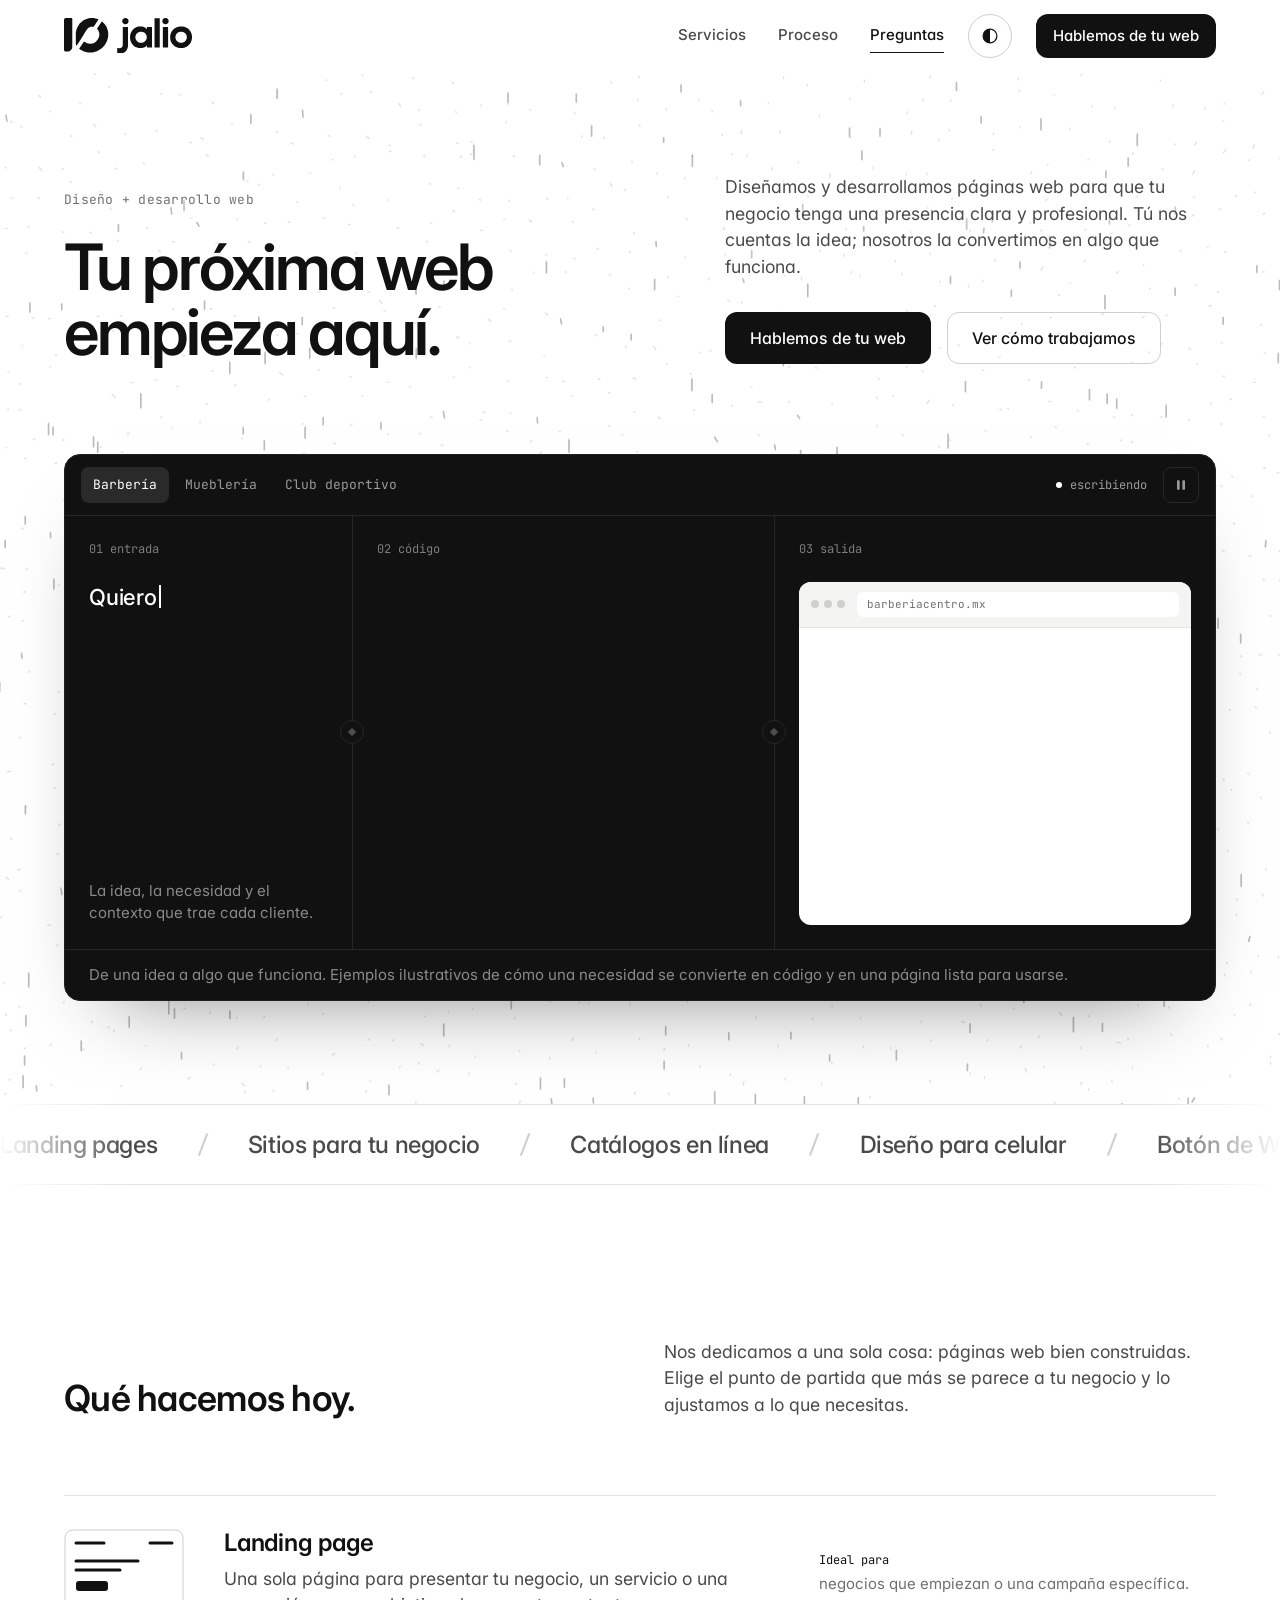
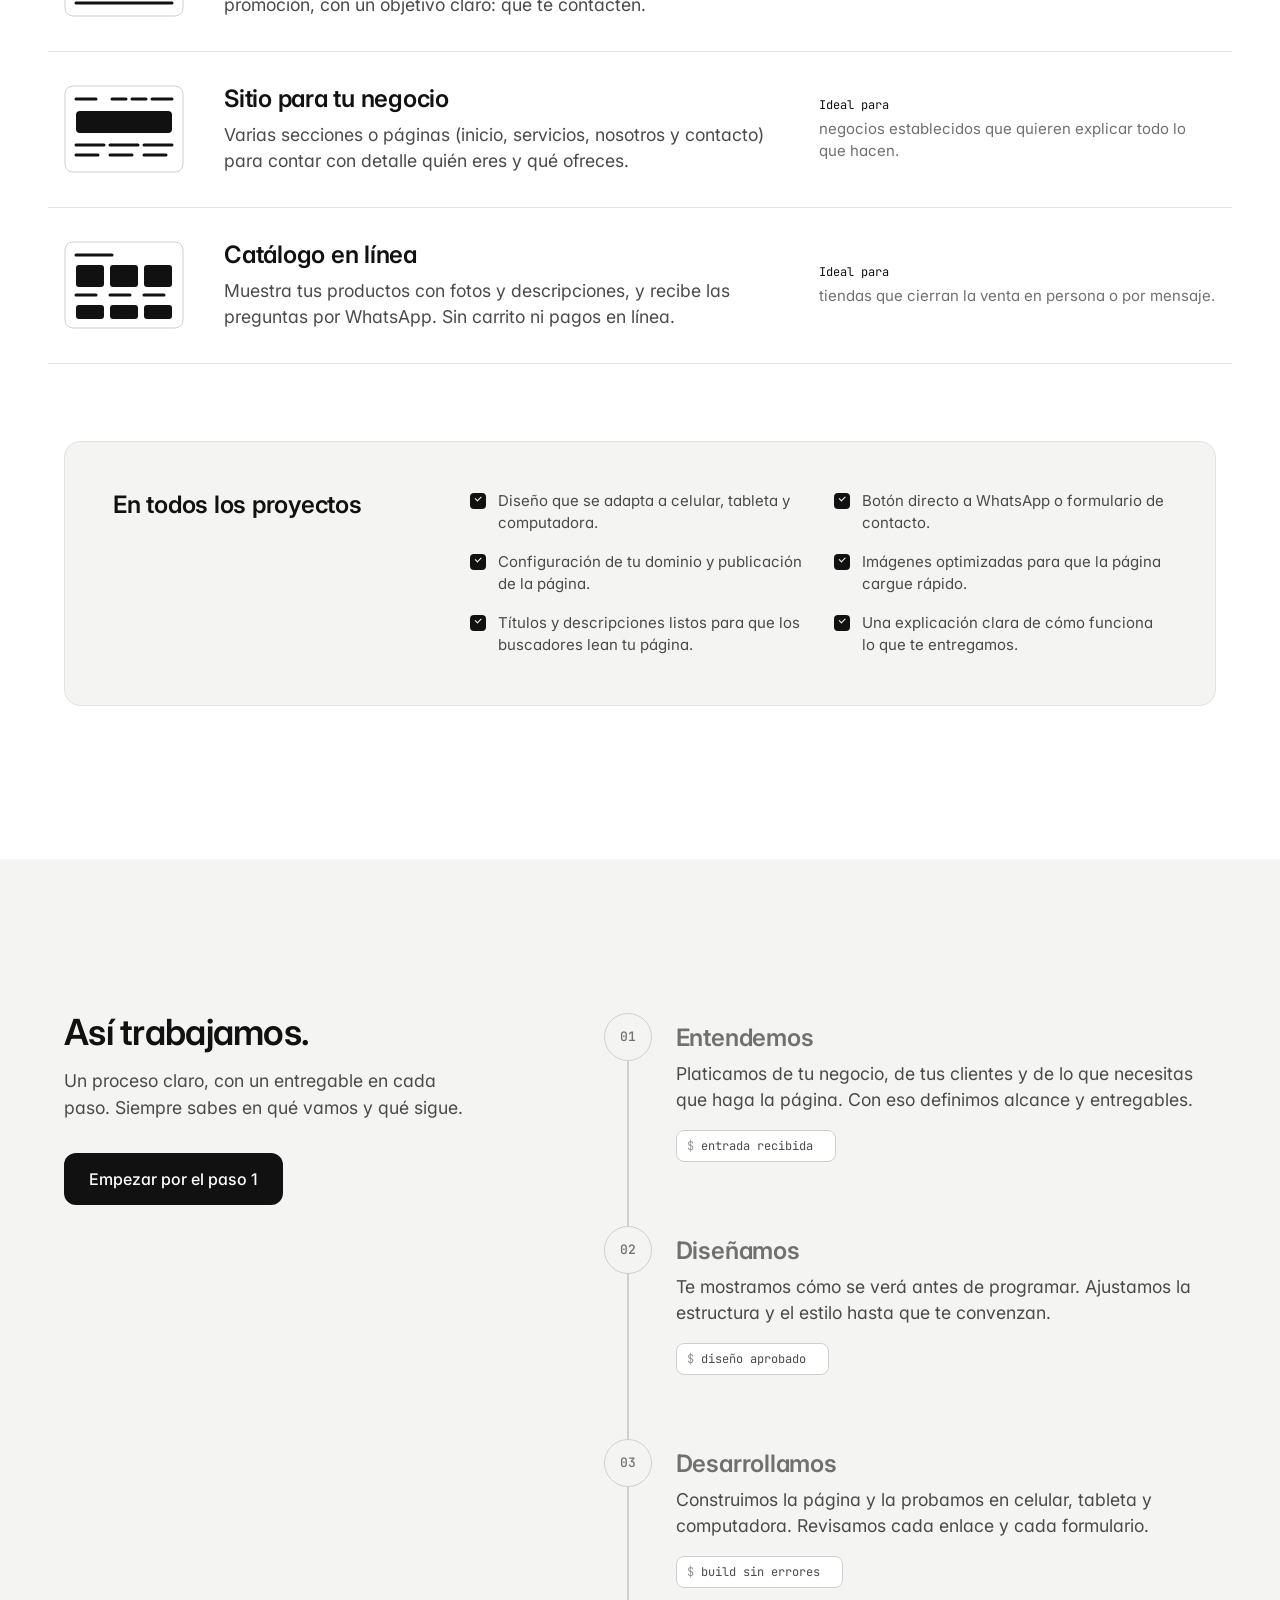
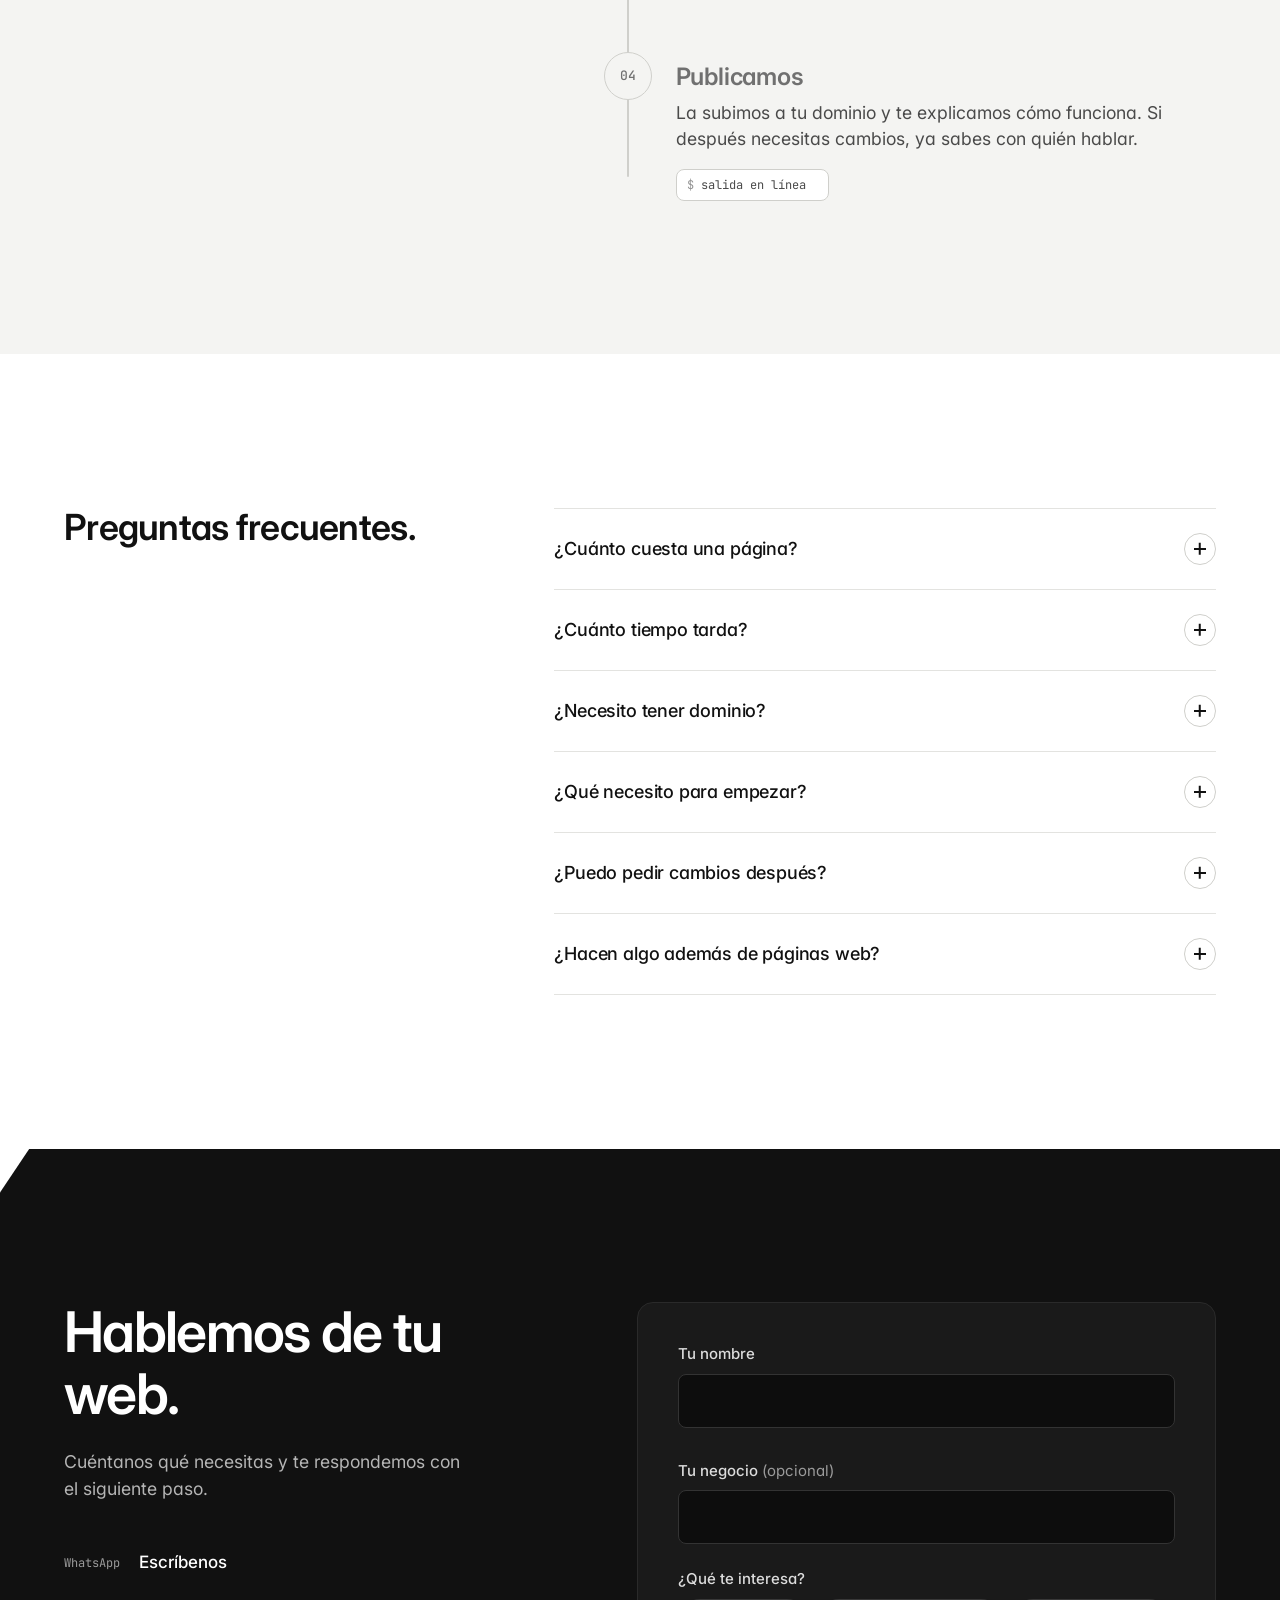
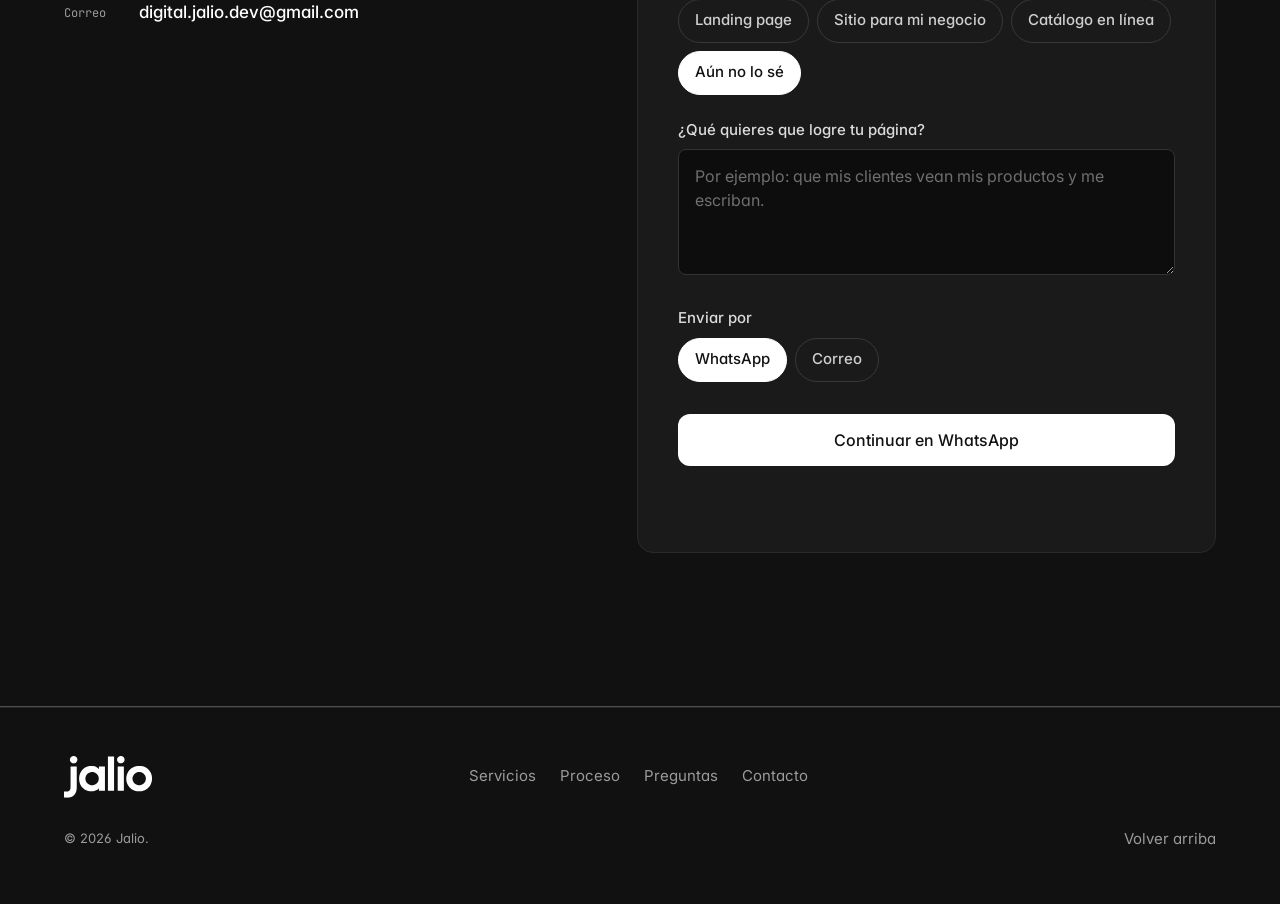
==== commit 5340ab31: "Add SEO and custom 404 page This change adds a branded 404 experience, SEO metadata and sitemap/robo" ====
--- a/index.html
+++ b/index.html
@@ -9,15 +9,37 @@
     content="Somos Jalio. Diseñamos y desarrollamos páginas web para que tu negocio tenga una presencia clara y profesional.">
   <meta name="color-scheme" content="dark light">
   <meta name="theme-color" content="#111111">
-
-  <!-- Open Graph: cuando tengas la URL final, cámbiala a absoluta (https://tu-usuario.github.io/...) -->
+  <link rel="canonical" href="https://jalio.dev/">
+
+  <!-- Open Graph -->
   <meta property="og:type" content="website">
+  <meta property="og:url" content="https://jalio.dev/">
   <meta property="og:title" content="Jalio | Diseño y desarrollo web">
   <meta property="og:description"
     content="Diseñamos y desarrollamos páginas web para que tu negocio tenga una presencia clara y profesional.">
-  <meta property="og:image" content="assets/og-image.png">
+  <meta property="og:image" content="https://jalio.dev/assets/og-image.png">
   <meta property="og:locale" content="es_MX">
   <meta name="twitter:card" content="summary_large_image">
+
+  <!-- Datos estructurados para Google Search Console (Schema.org) -->
+  <script type="application/ld+json">
+  {
+    "@context": "https://schema.org",
+    "@type": "ProfessionalService",
+    "name": "Jalio",
+    "url": "https://jalio.dev/",
+    "logo": "https://jalio.dev/assets/icons/icon-512.png",
+    "image": "https://jalio.dev/assets/og-image.png",
+    "description": "Diseñamos y desarrollamos páginas web para que tu negocio tenga una presencia clara y profesional.",
+    "telephone": "+524447100164",
+    "email": "digital.jalio.dev@gmail.com",
+    "priceRange": "$$",
+    "address": {
+      "@type": "PostalAddress",
+      "addressCountry": "MX"
+    }
+  }
+  </script>
 
   <link rel="icon" href="favicon.ico" sizes="any">
   <link rel="icon" href="assets/icons/favicon.svg" type="image/svg+xml">
--- a/css/styles.css
+++ b/css/styles.css
@@ -632,6 +632,395 @@
   .footer__top { justify-self: start; }
 }
 
+/* =========================================================
+   PÁGINA 404 · RUTA NO ENCONTRADA
+   ========================================================= */
+.err-hero {
+  position: relative;
+  isolation: isolate;
+  padding: clamp(48px, 6vw, 80px) 0 clamp(64px, 8vw, 100px);
+  overflow: hidden;
+  border-bottom: 1px solid var(--line);
+}
+.err-hero__wrap {
+  display: grid;
+  grid-template-columns: minmax(0, 1.15fr) minmax(0, 1fr);
+  gap: clamp(40px, 6vw, 80px);
+  align-items: center;
+}
+.err-badge {
+  display: inline-flex;
+  align-items: center;
+  gap: 8px;
+  font-family: var(--mono);
+  font-size: var(--fs-label);
+  letter-spacing: 0.04em;
+  color: var(--fg-3);
+  padding: 6px 14px;
+  border-radius: 999px;
+  background: var(--bg-alt);
+  border: 1px solid var(--line-2);
+  margin-bottom: var(--s3);
+}
+.err-badge__dot {
+  width: 8px;
+  height: 8px;
+  border-radius: 50%;
+  background: #ff5555;
+  box-shadow: 0 0 8px rgba(255, 85, 85, 0.6);
+  animation: pulseDot 2s ease-in-out infinite;
+}
+@keyframes pulseDot {
+  0%, 100% { opacity: 1; transform: scale(1); }
+  50% { opacity: .4; transform: scale(.85); }
+}
+
+.err-visual {
+  display: flex;
+  align-items: center;
+  gap: clamp(12px, 2vw, 24px);
+  font-family: var(--mono);
+  font-size: clamp(4.5rem, 3.5rem + 7vw, 7.5rem);
+  font-weight: 700;
+  line-height: 0.9;
+  letter-spacing: -0.05em;
+  color: var(--fg);
+  margin-bottom: var(--s2);
+}
+.err-visual__digit {
+  user-select: none;
+}
+.err-visual__mark {
+  display: inline-flex;
+  align-items: center;
+  justify-content: center;
+  width: clamp(56px, 40px + 4vw, 88px);
+  height: auto;
+  color: var(--fg);
+  animation: floatMark 4s ease-in-out infinite alternate;
+}
+.err-visual__mark svg {
+  width: 100%;
+  height: auto;
+}
+@keyframes floatMark {
+  0% { transform: translateY(0) rotate(0deg); }
+  100% { transform: translateY(-6px) rotate(-1.5deg); }
+}
+
+.err-title {
+  font-size: clamp(2rem, 1.4rem + 2vw, 2.75rem);
+  line-height: 1.1;
+  letter-spacing: -0.025em;
+  margin-bottom: var(--s3);
+}
+.err-lead {
+  color: var(--fg-2);
+  font-size: var(--fs-body);
+  line-height: 1.6;
+  max-width: 48ch;
+  margin-bottom: var(--s4);
+}
+.err-actions {
+  display: flex;
+  flex-wrap: wrap;
+  gap: var(--s2);
+  align-items: center;
+}
+.err-actions .btn {
+  gap: 8px;
+}
+
+/* Terminal de diagnóstico 404 */
+.err-terminal {
+  background: var(--console-bg);
+  color: var(--c-ink);
+  border: 1px solid var(--console-border);
+  border-radius: var(--r-lg);
+  box-shadow: var(--console-shadow);
+  overflow: hidden;
+  font-family: var(--mono);
+  font-size: 13px;
+  line-height: 1.6;
+}
+.err-terminal__bar {
+  display: flex;
+  align-items: center;
+  justify-content: space-between;
+  padding: 12px 16px;
+  background: rgba(0, 0, 0, 0.2);
+  border-bottom: 1px solid var(--c-line);
+  gap: var(--s2);
+}
+.err-terminal__dots {
+  display: inline-flex;
+  gap: 6px;
+}
+.err-terminal__dots span {
+  width: 10px;
+  height: 10px;
+  border-radius: 50%;
+  background: #333333;
+}
+.err-terminal__dots span:nth-child(1) { background: #ff5f56; }
+.err-terminal__dots span:nth-child(2) { background: #ffbd2e; }
+.err-terminal__dots span:nth-child(3) { background: #27c93f; }
+.err-terminal__title {
+  font-size: 12px;
+  color: var(--c-dim);
+  letter-spacing: 0.02em;
+}
+.err-terminal__badge {
+  font-size: 11px;
+  font-weight: 500;
+  padding: 2px 8px;
+  border-radius: 4px;
+  background: rgba(255, 85, 85, 0.15);
+  color: #ff7777;
+  border: 1px solid rgba(255, 85, 85, 0.3);
+}
+.err-terminal__body {
+  padding: var(--s3);
+  display: grid;
+  gap: 12px;
+  tab-size: 2;
+  word-break: break-word;
+}
+.err-terminal__line {
+  display: flex;
+  gap: 10px;
+  align-items: flex-start;
+}
+.err-terminal__prompt {
+  color: var(--c-mute);
+  user-select: none;
+  flex: none;
+}
+.err-terminal__cmd {
+  color: var(--blanco);
+  font-weight: 500;
+}
+.err-terminal__data {
+  display: grid;
+  gap: 6px;
+  padding: 12px;
+  background: rgba(0, 0, 0, 0.3);
+  border-radius: var(--r-sm);
+  border: 1px solid var(--c-line);
+}
+.err-terminal__row {
+  display: flex;
+  gap: 12px;
+  font-size: 12px;
+}
+.err-terminal__key {
+  color: var(--c-dim);
+  min-width: 10ch;
+  flex: none;
+}
+.err-terminal__val {
+  color: var(--c-ink);
+}
+.err-terminal__val--err {
+  color: #ff8888;
+  font-weight: 500;
+}
+.err-terminal__val--path {
+  color: #c4f53b;
+}
+.err-terminal__msg {
+  font-size: 12px;
+  color: var(--c-dim);
+  border-left: 2px solid var(--c-line);
+  padding-left: 12px;
+  margin-top: 4px;
+}
+.err-terminal__foot {
+  display: flex;
+  align-items: center;
+  justify-content: space-between;
+  padding: 10px 16px;
+  border-top: 1px solid var(--c-line);
+  background: rgba(0, 0, 0, 0.15);
+  font-size: 12px;
+  color: var(--c-dim);
+}
+.err-terminal__status-pill {
+  display: inline-flex;
+  align-items: center;
+  gap: 6px;
+}
+.err-terminal__status-pill i {
+  width: 6px;
+  height: 6px;
+  border-radius: 50%;
+  background: #27c93f;
+}
+.err-terminal__copy {
+  background: transparent;
+  border: 1px solid var(--c-line);
+  color: var(--c-dim);
+  border-radius: 4px;
+  padding: 4px 10px;
+  cursor: pointer;
+  font-family: inherit;
+  font-size: 11px;
+  transition: color .2s, border-color .2s;
+}
+.err-terminal__copy:hover {
+  color: var(--blanco);
+  border-color: #555;
+}
+
+/* Sección de sugerencias y mapa */
+.err-suggest {
+  padding: clamp(64px, 8vw, 112px) 0;
+  background: var(--bg);
+}
+.err-suggest__head {
+  margin-bottom: clamp(32px, 5vw, 48px);
+}
+.err-suggest__head h2 {
+  font-size: var(--fs-h2);
+  margin-top: var(--s1);
+  letter-spacing: -0.02em;
+}
+.err-grid {
+  display: grid;
+  grid-template-columns: repeat(4, minmax(0, 1fr));
+  gap: var(--s3);
+  margin-bottom: clamp(48px, 6vw, 72px);
+}
+.err-card {
+  position: relative;
+  display: flex;
+  flex-direction: column;
+  padding: var(--s3);
+  background: var(--surface);
+  border: 1px solid var(--line);
+  border-radius: var(--r-md);
+  text-decoration: none;
+  color: inherit;
+  transition: transform .25s var(--ease), border-color .25s var(--ease), box-shadow .25s var(--ease);
+}
+.err-card:hover {
+  transform: translateY(-3px);
+  border-color: var(--fg);
+}
+.err-card__num {
+  font-family: var(--mono);
+  font-size: 12px;
+  color: var(--fg-3);
+  margin-bottom: var(--s3);
+}
+.err-card__title {
+  font-size: 1.125rem;
+  font-weight: 600;
+  letter-spacing: -0.01em;
+  margin-bottom: var(--s1);
+  display: flex;
+  align-items: center;
+  justify-content: space-between;
+  gap: 8px;
+}
+.err-card__arrow {
+  display: inline-block;
+  transition: transform .25s var(--ease);
+  color: var(--fg-3);
+}
+.err-card:hover .err-card__arrow {
+  transform: translateX(4px);
+  color: var(--fg);
+}
+.err-card__desc {
+  font-size: var(--fs-small);
+  color: var(--fg-2);
+  line-height: 1.5;
+  margin-top: auto;
+}
+
+/* Directorio de tarjetas de equipo */
+.err-team {
+  padding: var(--s4);
+  border: 1px solid var(--line);
+  border-radius: var(--r-md);
+  background: var(--bg-alt);
+  display: flex;
+  flex-wrap: wrap;
+  align-items: center;
+  justify-content: space-between;
+  gap: var(--s3);
+}
+.err-team__info {
+  display: grid;
+  gap: 4px;
+}
+.err-team__title {
+  font-size: 1rem;
+  font-weight: 600;
+}
+.err-team__sub {
+  font-size: var(--fs-small);
+  color: var(--fg-3);
+}
+.err-team__links {
+  display: flex;
+  flex-wrap: wrap;
+  gap: var(--s1);
+}
+.err-team__btn {
+  display: inline-flex;
+  align-items: center;
+  gap: 8px;
+  padding: 8px 14px;
+  font-size: var(--fs-small);
+  font-weight: 500;
+  text-decoration: none;
+  color: var(--fg);
+  border: 1px solid var(--line-2);
+  border-radius: 999px;
+  background: var(--surface);
+  transition: border-color .2s, transform .2s;
+}
+.err-team__btn:hover {
+  border-color: var(--fg);
+  transform: translateY(-1px);
+}
+.err-team__dot {
+  width: 8px;
+  height: 8px;
+  border-radius: 50%;
+  flex: none;
+}
+
+@media (max-width: 980px) {
+  .err-grid {
+    grid-template-columns: repeat(2, minmax(0, 1fr));
+  }
+}
+@media (max-width: 880px) {
+  .err-hero__wrap {
+    grid-template-columns: 1fr;
+    gap: var(--s5);
+  }
+}
+@media (max-width: 600px) {
+  .err-grid {
+    grid-template-columns: 1fr;
+  }
+  .err-team {
+    flex-direction: column;
+    align-items: flex-start;
+  }
+  .err-team__links {
+    width: 100%;
+  }
+  .err-team__btn {
+    width: 100%;
+    justify-content: flex-start;
+  }
+}
+
 /* ---------- Movimiento reducido ---------- */
 @media (prefers-reduced-motion: reduce) {
   html { scroll-behavior: auto; }
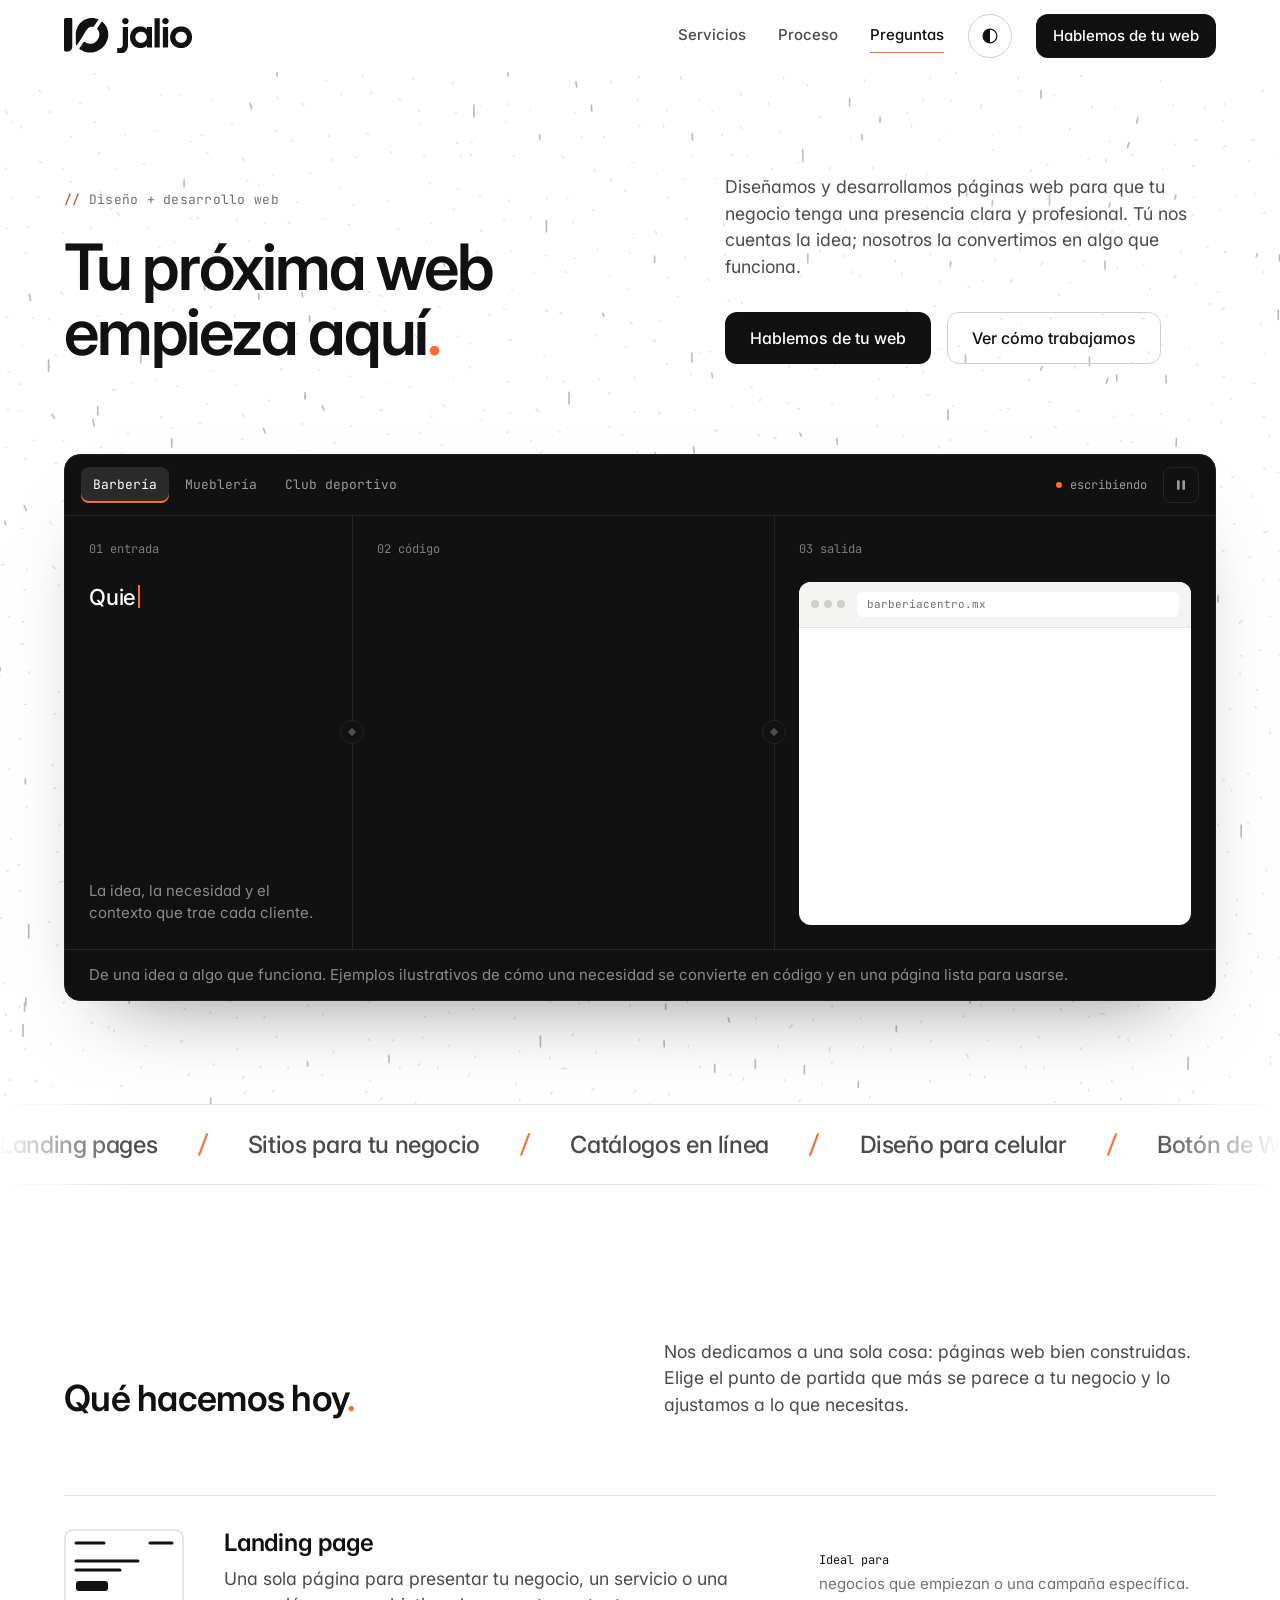
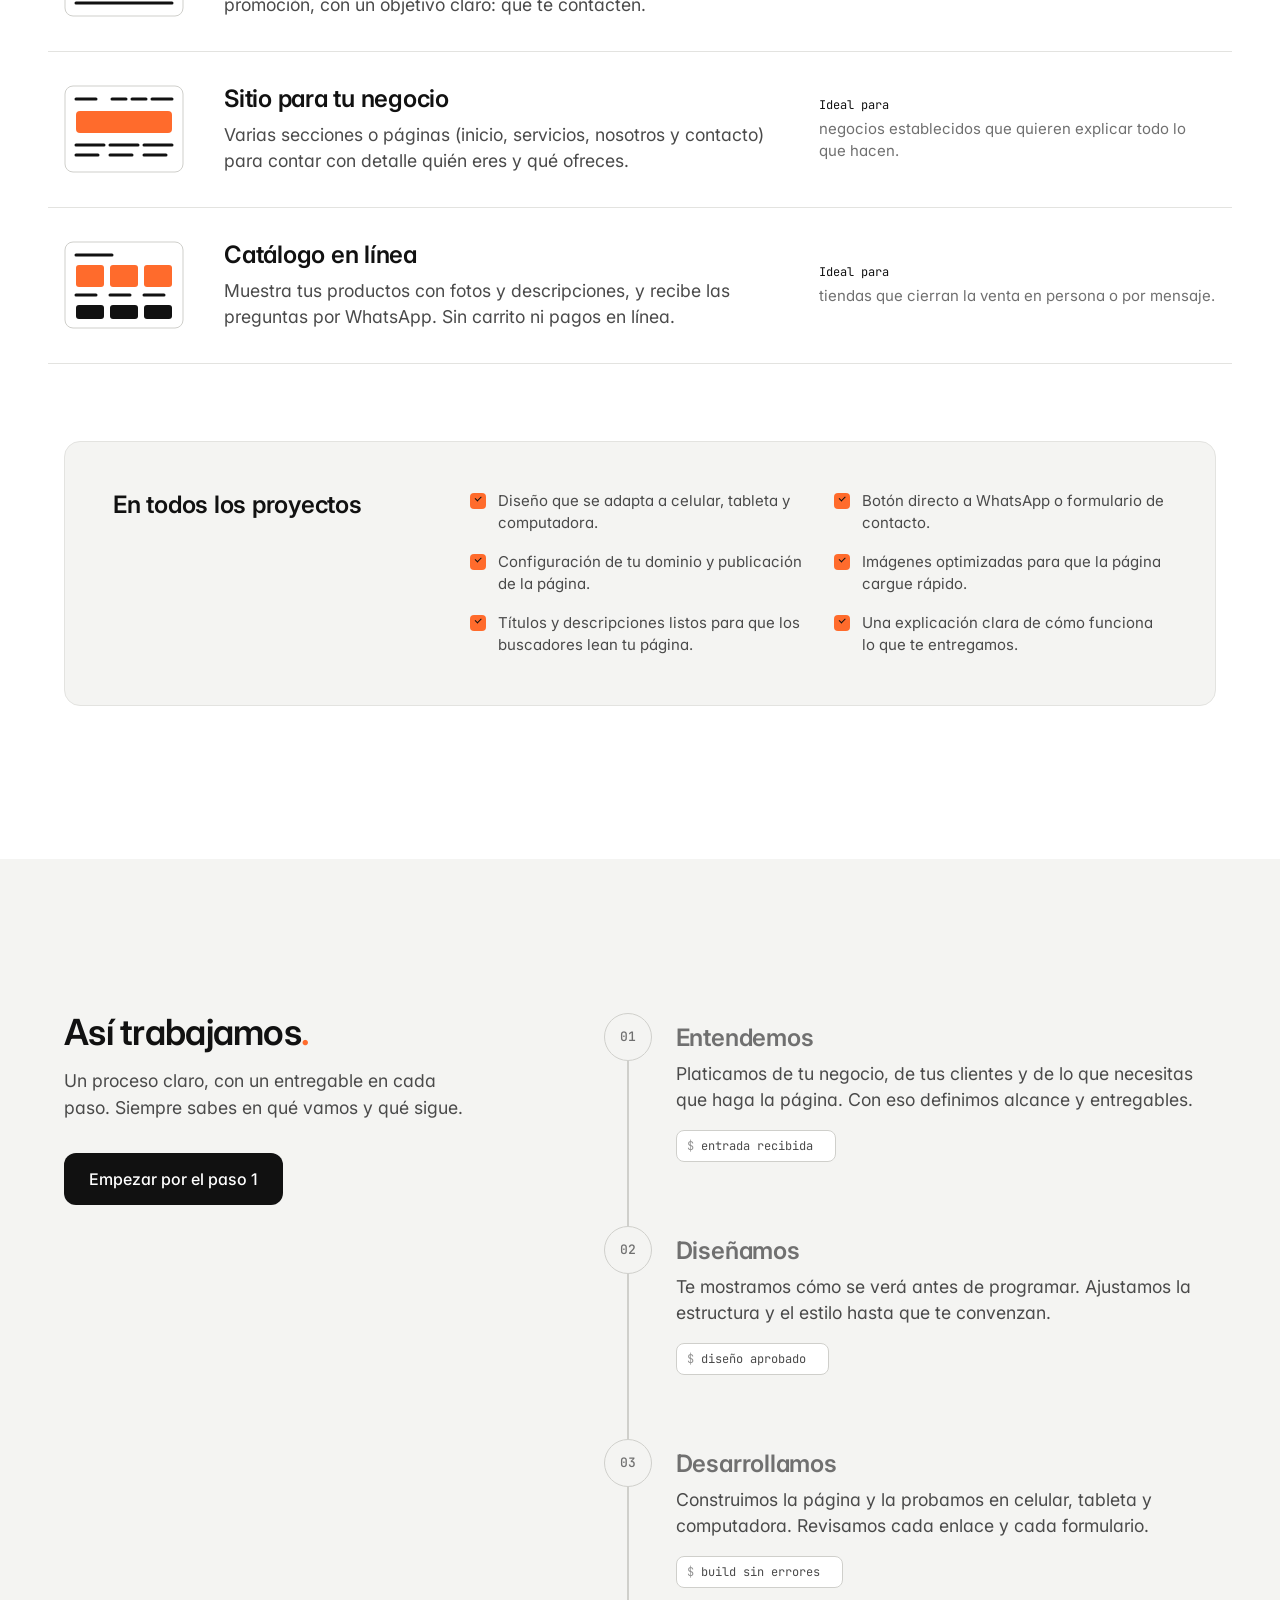
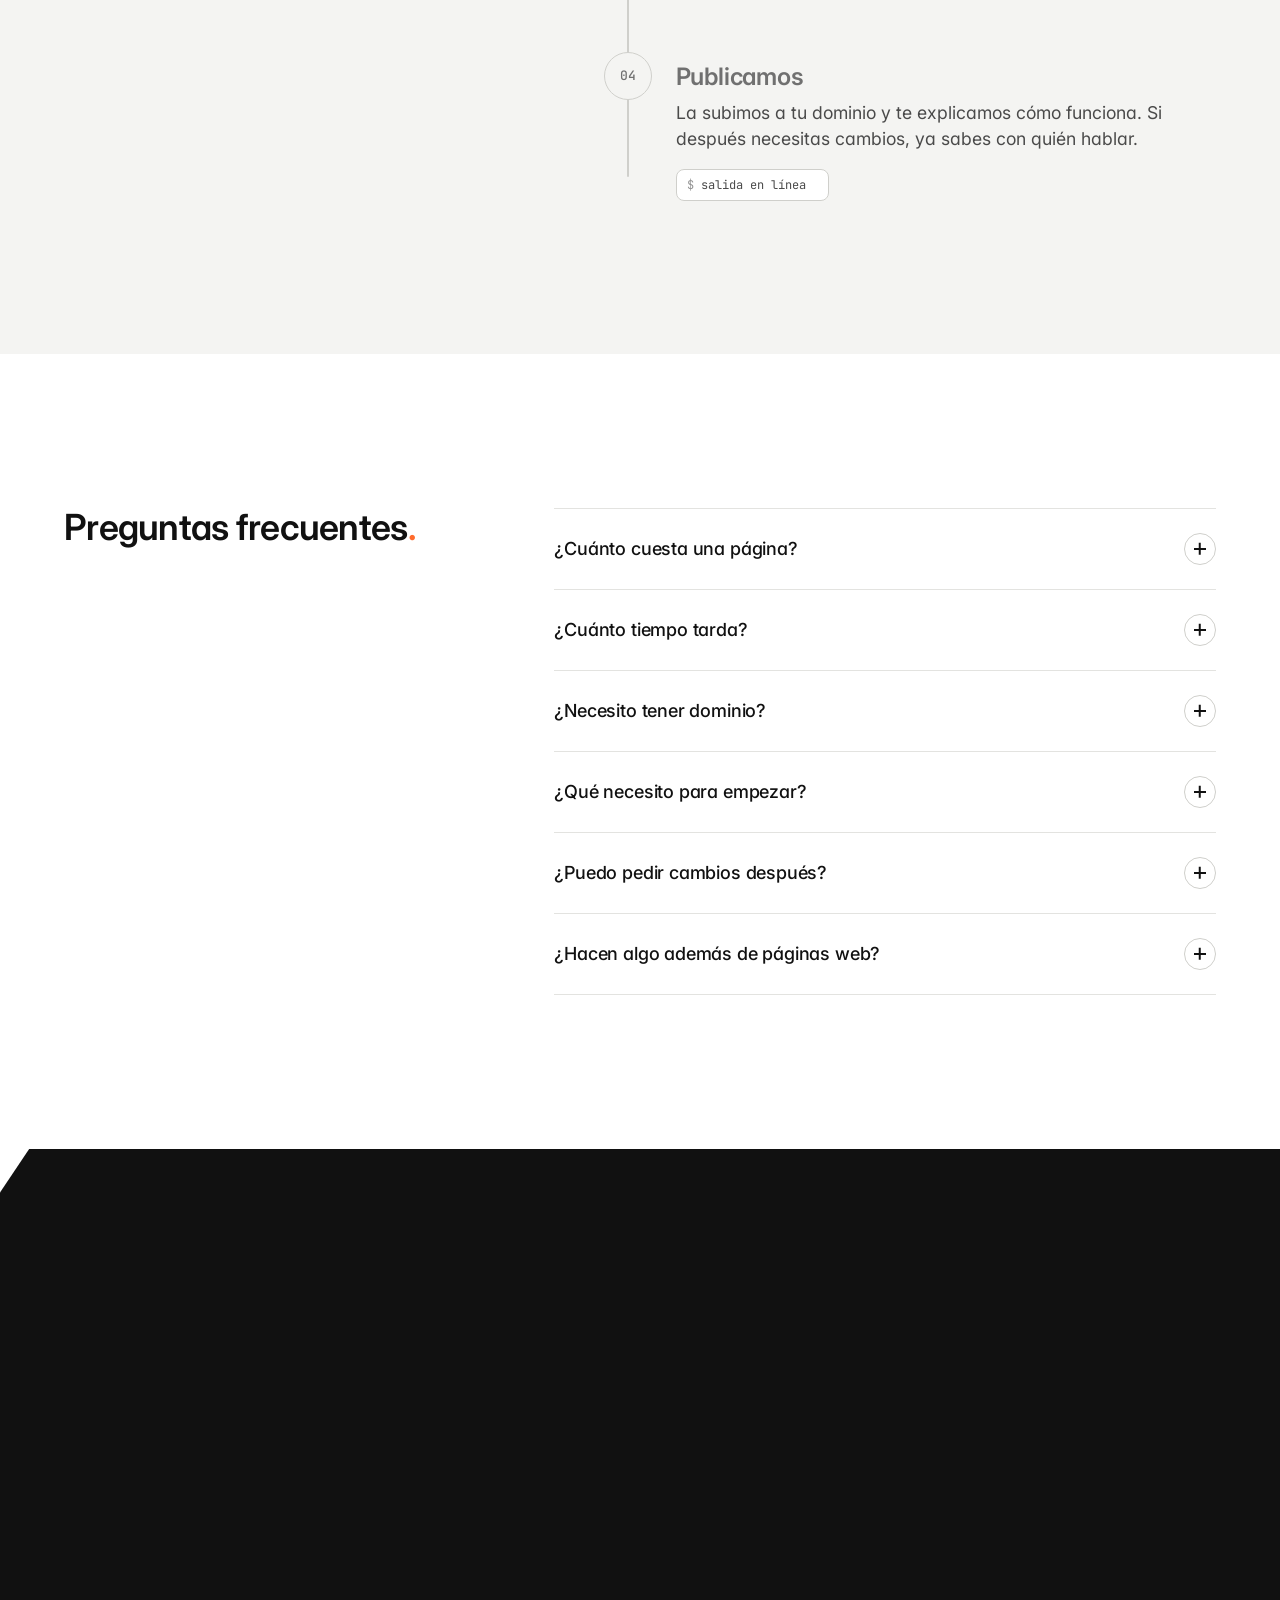
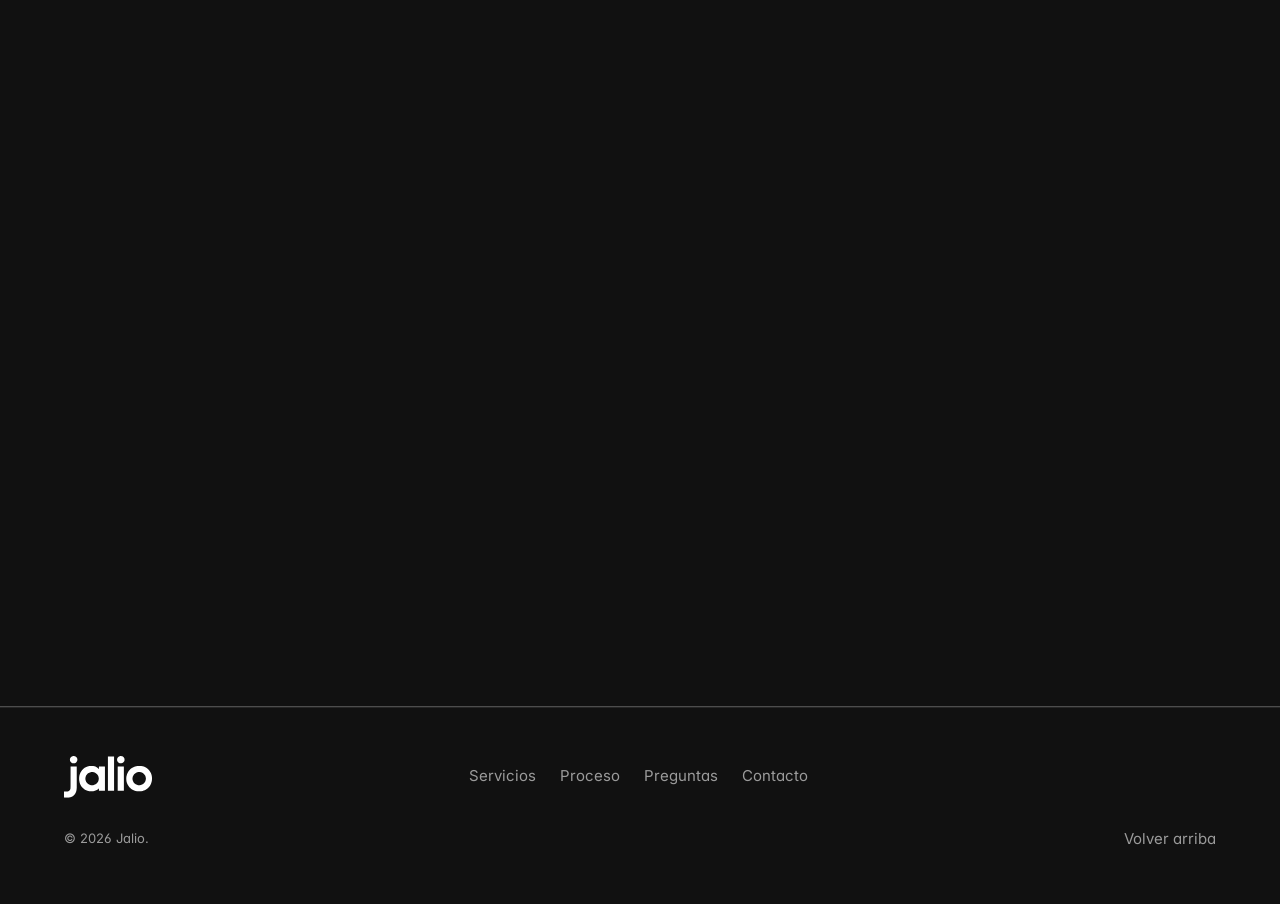
==== commit 80e41f3c: "Add orange accent styling and punctuation This commit introduces a brand orange accent across the in" ====
--- a/index.html
+++ b/index.html
@@ -137,7 +137,7 @@
             <p class="tag hero__tag">Diseño + desarrollo web</p>
             <h1 class="hero__title" id="hero-titulo">
               <span class="line"><span>Tu próxima web</span></span>
-              <span class="line"><span>empieza aquí.</span></span>
+              <span class="line"><span>empieza aquí<span class="punto">.</span></span></span>
             </h1>
           </div>
           <div class="hero__aside">
@@ -238,7 +238,7 @@
     <section class="section" id="servicios" aria-labelledby="servicios-titulo">
       <div class="wrap">
         <div class="section__head" data-inview data-reveal>
-          <h2 id="servicios-titulo">Qué hacemos hoy.</h2>
+          <h2 id="servicios-titulo">Qué hacemos hoy<span class="punto">.</span></h2>
           <p>Nos dedicamos a una sola cosa: páginas web bien construidas. Elige el punto de partida que más se parece a
             tu negocio y lo ajustamos a lo que necesitas.</p>
         </div>
@@ -264,7 +264,7 @@
             <svg class="wire" viewBox="0 0 120 88" aria-hidden="true">
               <rect class="wire__frame" x="1" y="1" width="118" height="86" rx="8" />
               <path class="wire__line" d="M12 14h20M48 14h14M68 14h14M88 14h20" />
-              <rect class="wire__fill" x="12" y="26" width="96" height="22" rx="4" />
+              <rect class="wire__fill wire__fill--acento" x="12" y="26" width="96" height="22" rx="4" />
               <path class="wire__line" d="M12 60h28M46 60h28M80 60h28M12 70h22M46 70h22M80 70h22" />
             </svg>
             <div class="service__body">
@@ -280,9 +280,9 @@
             <svg class="wire" viewBox="0 0 120 88" aria-hidden="true">
               <rect class="wire__frame" x="1" y="1" width="118" height="86" rx="8" />
               <path class="wire__line" d="M12 14h36" />
-              <rect class="wire__fill" x="12" y="24" width="28" height="22" rx="3" />
-              <rect class="wire__fill" x="46" y="24" width="28" height="22" rx="3" />
-              <rect class="wire__fill" x="80" y="24" width="28" height="22" rx="3" />
+              <rect class="wire__fill wire__fill--acento" x="12" y="24" width="28" height="22" rx="3" />
+              <rect class="wire__fill wire__fill--acento" x="46" y="24" width="28" height="22" rx="3" />
+              <rect class="wire__fill wire__fill--acento" x="80" y="24" width="28" height="22" rx="3" />
               <path class="wire__line" d="M12 54h20M46 54h20M80 54h20" />
               <rect class="wire__fill" x="12" y="64" width="28" height="14" rx="3" />
               <rect class="wire__fill" x="46" y="64" width="28" height="14" rx="3" />
@@ -315,7 +315,7 @@
     <section class="section section--alt" id="proceso" aria-labelledby="proceso-titulo">
       <div class="wrap process">
         <div class="process__aside" data-inview data-reveal>
-          <h2 id="proceso-titulo">Así trabajamos.</h2>
+          <h2 id="proceso-titulo">Así trabajamos<span class="punto">.</span></h2>
           <p>Un proceso claro, con un entregable en cada paso. Siempre sabes en qué vamos y qué sigue.</p>
           <a class="btn btn--primary" href="#contacto">Empezar por el paso 1</a>
         </div>
@@ -366,7 +366,7 @@
     <!-- ============ PREGUNTAS ============ -->
     <section class="section" id="preguntas" aria-labelledby="preguntas-titulo">
       <div class="wrap faq">
-        <h2 id="preguntas-titulo" data-inview data-reveal>Preguntas frecuentes.</h2>
+        <h2 id="preguntas-titulo" data-inview data-reveal>Preguntas frecuentes<span class="punto">.</span></h2>
         <div class="faq__list" data-inview data-reveal>
           <details class="faq__item">
             <summary>¿Cuánto cuesta una página?<span class="faq__icon" aria-hidden="true"></span></summary>
@@ -417,7 +417,7 @@
     <section class="contact" id="contacto" aria-labelledby="contacto-titulo">
       <div class="wrap contact__grid">
         <div class="contact__intro" data-inview data-reveal>
-          <h2 id="contacto-titulo">Hablemos de tu web.</h2>
+          <h2 id="contacto-titulo">Hablemos de tu web<span class="punto">.</span></h2>
           <p>Cuéntanos qué necesitas y te respondemos con el siguiente paso.</p>
           <ul class="contact__direct" id="contacto-directo"></ul>
         </div>
--- a/css/styles.css
+++ b/css/styles.css
@@ -13,6 +13,13 @@
   --blanco: #ffffff;
   --papel: #f4f4f2;
   --gris: #707070;
+
+  /* Acento (3er color de marca): solo para detalles, nunca como fondo de sección */
+  --naranja: #FF6B2C;
+  --naranja-claro: #FF9A66;
+  --naranja-hondo: #B83F0E;      /* texto naranja sobre fondos claros (contraste AA) */
+  --naranja-rgb: 255, 107, 44;
+  --naranja-suave: rgba(255, 107, 44, .14);
 
   --font: "Inter", system-ui, -apple-system, "Segoe UI", Roboto, "Helvetica Neue", Arial, sans-serif;
   --mono: "JetBrains Mono", ui-monospace, SFMono-Regular, Menlo, Consolas, monospace;
@@ -67,6 +74,7 @@
   --form-bg: #1a1a1a;
   --wire-frame: #ffffff;
   --particle: 17, 17, 17;
+  --acento-texto: var(--naranja-hondo);
 }
 
 /* ---------- Tema oscuro ---------- */
@@ -93,6 +101,7 @@
   --form-bg: #111111;
   --wire-frame: #1c1c1c;
   --particle: 255, 255, 255;
+  --acento-texto: var(--naranja);
 }
 
 /* ---------- Base ---------- */
@@ -118,15 +127,15 @@
 p { margin: 0; }
 ul, ol { margin: 0; padding: 0; list-style: none; }
 button { font: inherit; color: inherit; }
-::selection { background: var(--fg); color: var(--bg); }
+::selection { background: var(--naranja); color: var(--negro); }
+.punto { color: var(--naranja); }
 [hidden] { display: none !important; }
 
 .sprite { position: absolute; width: 0; height: 0; overflow: hidden; }
 .sr-only { position: absolute; width: 1px; height: 1px; padding: 0; margin: -1px; overflow: hidden; clip: rect(0 0 0 0); white-space: nowrap; border: 0; }
 .wrap { width: 100%; max-width: calc(var(--wrap) + var(--gutter) * 2); margin-inline: auto; padding-inline: var(--gutter); }
 
-:focus-visible { outline: 2px solid var(--fg); outline-offset: 3px; border-radius: 4px; }
-.contact :focus-visible, .footer :focus-visible, .io :focus-visible { outline-color: var(--blanco); }
+:focus-visible { outline: 2px solid var(--naranja); outline-offset: 3px; border-radius: 4px; }
 
 .skip-link {
   position: fixed; left: 16px; top: 12px; z-index: 100;
@@ -137,6 +146,7 @@
 .skip-link:focus { transform: none; }
 
 .tag { font-family: var(--mono); font-size: var(--fs-label); letter-spacing: 0.02em; color: var(--fg-3); }
+.tag::before { content: "// "; color: var(--acento-texto); }
 
 /* Transición del tema: barrido diagonal (gesto del símbolo) */
 ::view-transition-old(root), ::view-transition-new(root) { animation: none; mix-blend-mode: normal; }
@@ -169,13 +179,15 @@
   transition: clip-path .45s var(--ease);
 }
 .btn:hover::before, .btn:focus-visible::before { clip-path: polygon(0 0, 140% 0, 100% 100%, 0 100%); }
+/* Hover: el barrido diagonal entra en naranja; el texto pasa a negro para mantener contraste */
 .btn--primary { background: var(--btn); color: var(--btn-fg); }
-.btn--primary::before { background: var(--btn-hover); }
+.btn--primary::before { background: var(--naranja); }
+.btn--primary:hover, .btn--primary:focus-visible { color: var(--negro); }
 .btn--ghost { background: transparent; color: var(--fg); border-color: var(--line-2); }
-.btn--ghost::before { background: var(--ghost-hover); }
-.btn--ghost:hover { border-color: var(--fg); }
+.btn--ghost::before { background: var(--naranja-suave); }
+.btn--ghost:hover { border-color: var(--naranja); }
 .btn--light { background: var(--blanco); color: var(--negro); }
-.btn--light::before { background: #e6e6e3; }
+.btn--light::before { background: var(--naranja); }
 
 /* ---------- Navegación ---------- */
 .nav {
@@ -203,7 +215,7 @@
 }
 .nav__links a::after {
   content: ""; position: absolute; left: 0; right: 0; bottom: 2px; height: 1px;
-  background: currentColor; transform: scaleX(0); transform-origin: left; transition: transform .35s var(--ease);
+  background: var(--naranja); transform: scaleX(0); transform-origin: left; transition: transform .35s var(--ease);
 }
 .nav__links a:hover, .nav__links a.is-active { color: var(--fg); }
 .nav__links a:hover::after, .nav__links a.is-active::after { transform: scaleX(1); }
@@ -213,7 +225,7 @@
   border: 1px solid var(--line-2); border-radius: 50%; background: transparent; color: var(--fg); cursor: pointer;
   transition: border-color .2s var(--ease), background-color .2s var(--ease);
 }
-.theme-toggle:hover { border-color: var(--fg); }
+.theme-toggle:hover { border-color: var(--naranja); }
 .theme-toggle svg { width: 20px; height: 20px; transition: transform .6s var(--ease); }
 :root[data-theme="light"] .theme-toggle svg { transform: rotate(180deg); }
 
@@ -238,8 +250,9 @@
 .menu-movil nav { display: flex; flex-direction: column; }
 .menu-movil nav a {
   font-size: 1.75rem; font-weight: 600; letter-spacing: -0.02em; text-decoration: none;
-  padding: 14px 0; border-bottom: 1px solid var(--line);
-}
+  padding: 14px 0; border-bottom: 1px solid var(--line); transition: color .2s var(--ease);
+}
+.menu-movil nav a:hover { color: var(--acento-texto); }
 .js .menu-movil.is-open nav a { animation: menuIn .5s var(--ease) both; }
 .js .menu-movil.is-open nav a:nth-child(2) { animation-delay: .05s; }
 .js .menu-movil.is-open nav a:nth-child(3) { animation-delay: .1s; }
@@ -304,12 +317,12 @@
   transition: color .2s var(--ease), background-color .2s var(--ease);
 }
 .io__tab:hover { color: var(--blanco); }
-.io__tab[aria-selected="true"] { color: var(--blanco); background: #2a2a2a; }
+.io__tab[aria-selected="true"] { color: var(--blanco); background: #2a2a2a; box-shadow: inset 0 -2px 0 var(--naranja); }
 .io__controls { flex: none; display: flex; align-items: center; gap: var(--s2); }
 .io__status { display: inline-flex; align-items: center; gap: 8px; font-family: var(--mono); font-size: 12px; color: var(--c-dim); }
 .io__status i { width: 6px; height: 6px; border-radius: 50%; background: #5a5a5a; transition: background-color .3s; }
-.io[data-state="typing"] .io__status i { background: var(--blanco); animation: blink 1s steps(2, start) infinite; }
-.io[data-state="done"] .io__status i { background: var(--blanco); }
+.io[data-state="typing"] .io__status i { background: var(--naranja); animation: blink 1s steps(2, start) infinite; }
+.io[data-state="done"] .io__status i { background: var(--naranja); box-shadow: 0 0 8px rgba(var(--naranja-rgb), .6); }
 .io__pause {
   width: 36px; height: 36px; border-radius: var(--r-sm); border: 1px solid var(--c-line);
   background: transparent; display: grid; place-items: center; cursor: pointer; color: var(--c-dim);
@@ -332,7 +345,7 @@
 .io__hint { margin-top: auto; font-size: var(--fs-small); color: #8a8a8a; max-width: 28ch; }
 .caret {
   display: inline-block; width: 2px; height: 1.05em; margin-left: 2px; vertical-align: -0.15em;
-  background: var(--blanco); animation: blink 1.05s steps(2, start) infinite;
+  background: var(--naranja); animation: blink 1.05s steps(2, start) infinite;
 }
 .io__pane--in .caret { visibility: hidden; }
 .io[data-phase="input"] .io__pane--in .caret { visibility: visible; }
@@ -349,11 +362,11 @@
 .io__code .ln::before { content: counter(ln); display: inline-block; width: 2.4ch; margin-right: 1.6ch; text-align: right; color: #4d4d4d; }
 .io__code .ln.is-current::after {
   content: ""; display: inline-block; width: 7px; height: 1.15em; vertical-align: -0.2em;
-  background: var(--blanco); margin-left: 1px; animation: blink 1.05s steps(2, start) infinite;
+  background: var(--naranja); margin-left: 1px; animation: blink 1.05s steps(2, start) infinite;
 }
 .tok-tag { color: #8f8f8f; }
 .tok-attr { color: #bdbdbd; font-style: italic; }
-.tok-str { color: var(--blanco); }
+.tok-str { color: var(--naranja-claro); }
 .tok-txt { color: var(--blanco); font-weight: 500; }
 
 .io__flow {
@@ -361,7 +374,7 @@
   display: grid; place-items: center; background: var(--console-bg); border: 1px solid var(--c-line); border-radius: 50%;
 }
 .io__flow i { width: 6px; height: 6px; background: #4d4d4d; border-radius: 1px; transform: rotate(45deg); transition: background-color .3s; }
-.io__flow.is-on i { background: var(--blanco); animation: packet .7s var(--ease); }
+.io__flow.is-on i { background: var(--naranja); animation: packet .7s var(--ease); }
 @keyframes packet { 0% { transform: translateX(-10px) rotate(45deg); opacity: 0; } 60% { opacity: 1; } 100% { transform: translateX(0) rotate(45deg); } }
 
 .browser {
@@ -432,7 +445,7 @@
   font-size: clamp(1.125rem, 1rem + .6vw, 1.5rem); font-weight: 500; letter-spacing: -0.015em; color: var(--fg-2);
 }
 .marquee__group li::after {
-  content: "/"; font-family: var(--mono); font-weight: 400; color: var(--line-2);
+  content: "/"; font-family: var(--mono); font-weight: 400; color: var(--naranja);
   margin: 0 clamp(20px, 3vw, 40px);
 }
 @keyframes marquee { to { transform: translateX(-50%); } }
@@ -458,7 +471,7 @@
 }
 .service:nth-child(2) { --d: .08s; }
 .service:nth-child(3) { --d: .16s; }
-.service:hover { background: var(--bg-alt); }
+.service:hover { background: var(--bg-alt); box-shadow: inset 2px 0 0 var(--naranja); }
 .service h3 { margin-bottom: var(--s1); }
 .service__body p { color: var(--fg-2); max-width: 52ch; }
 .service__fit { font-size: var(--fs-small); color: var(--fg-3); }
@@ -468,6 +481,7 @@
 .wire__frame { fill: var(--wire-frame); stroke: var(--line-2); stroke-width: 1; }
 .wire__line { fill: none; stroke: var(--fg); stroke-width: 3; stroke-linecap: round; stroke-dasharray: 120; stroke-dashoffset: 0; }
 .wire__fill { fill: var(--fg); transform-box: fill-box; transform-origin: left center; }
+.wire__fill--acento { fill: var(--naranja); }
 .js .service:not(.is-in) .wire__line { stroke-dashoffset: 120; }
 .js .service:not(.is-in) .wire__fill { transform: scaleX(0); }
 .js .service .wire__line { transition: stroke-dashoffset 1.1s var(--ease) calc(var(--d, 0s) + .25s); }
@@ -494,11 +508,11 @@
 .includes__list { display: grid; grid-template-columns: 1fr 1fr; gap: var(--s2) var(--s4); }
 .includes__list li { position: relative; padding-left: 28px; color: var(--fg-2); font-size: var(--fs-small); line-height: 1.5; }
 .includes__list li::before {
-  content: ""; position: absolute; left: 0; top: .2em; width: 16px; height: 16px; border-radius: 4px; background: var(--fg);
+  content: ""; position: absolute; left: 0; top: .2em; width: 16px; height: 16px; border-radius: 4px; background: var(--naranja);
 }
 .includes__list li::after {
   content: ""; position: absolute; left: 5px; top: calc(.2em + 3.5px); width: 6px; height: 3.5px;
-  border-left: 1.8px solid var(--bg); border-bottom: 1.8px solid var(--bg); transform: rotate(-45deg);
+  border-left: 1.8px solid var(--negro); border-bottom: 1.8px solid var(--negro); transform: rotate(-45deg);
 }
 @media (max-width: 880px) { .includes { grid-template-columns: 1fr; gap: var(--s3); } }
 @media (max-width: 560px) { .includes__list { grid-template-columns: 1fr; } }
@@ -512,7 +526,7 @@
 .steps { position: relative; --progress: 0; }
 .steps::before, .steps::after { content: ""; position: absolute; left: 23px; top: 24px; bottom: 24px; width: 2px; border-radius: 2px; }
 .steps::before { background: var(--line-2); }
-.steps::after { background: var(--fg); transform-origin: top; transform: scaleY(var(--progress)); }
+.steps::after { background: linear-gradient(var(--naranja-claro), var(--naranja)); transform-origin: top; transform: scaleY(var(--progress)); }
 html:not(.js) .steps::after { transform: none; }
 
 .step { position: relative; display: grid; grid-template-columns: 48px minmax(0, 1fr); gap: var(--s3); padding-bottom: var(--s8); }
@@ -531,11 +545,14 @@
   padding: 6px 10px; border: 1px solid var(--line-2); border-radius: var(--r-sm); background: var(--surface);
 }
 .step__cmd::before { content: "$ "; opacity: .6; }
-.step__ok { display: inline-block; overflow: hidden; white-space: nowrap; color: var(--fg); font-weight: 500; }
+.step__ok { display: inline-block; overflow: hidden; white-space: nowrap; color: var(--acento-texto); font-weight: 500; }
 .js .step:not(.is-active) h3 { color: var(--fg-3); }
 .js .step:not(.is-active) .step__ok { width: 0; }
 .js .step .step__ok { width: 5ch; transition: width .5s steps(5) .25s; }
-.step.is-active .step__num, html:not(.js) .step__num { background: var(--fg); color: var(--bg); border-color: var(--fg); transform: scale(1.04); }
+.step.is-active .step__num, html:not(.js) .step__num {
+  background: var(--naranja); color: var(--negro); border-color: var(--naranja); transform: scale(1.04);
+  box-shadow: 0 0 0 6px var(--naranja-suave);
+}
 
 @media (max-width: 880px) {
   .process { grid-template-columns: 1fr; }
@@ -557,10 +574,10 @@
   background: var(--fg); transition: transform .35s var(--ease), background-color .3s;
 }
 .faq__icon::after { transform: rotate(90deg); }
-.faq__item[open] .faq__icon { background: var(--fg); border-color: var(--fg); }
-.faq__item[open] .faq__icon::before, .faq__item[open] .faq__icon::after { background: var(--bg); }
+.faq__item[open] .faq__icon { background: var(--naranja); border-color: var(--naranja); }
+.faq__item[open] .faq__icon::before, .faq__item[open] .faq__icon::after { background: var(--negro); }
 .faq__item[open] .faq__icon::after { transform: rotate(0deg); }
-.faq__item summary:hover .faq__icon { border-color: var(--fg); }
+.faq__item summary:hover .faq__icon { border-color: var(--naranja); }
 .faq__body { overflow: hidden; }
 .faq__body p { padding-bottom: var(--s3); color: var(--fg-2); max-width: 60ch; }
 @media (max-width: 880px) { .faq { grid-template-columns: 1fr; } }
@@ -577,7 +594,7 @@
 .contact__direct { margin-top: var(--s5); display: grid; gap: var(--s1); }
 .contact__direct a { display: inline-flex; align-items: center; gap: 12px; text-decoration: none; color: var(--blanco); font-size: 1.0625rem; padding: 8px 0; }
 .contact__direct a span { font-family: var(--mono); font-size: 12px; color: var(--c-dim); min-width: 9ch; }
-.contact__direct a:hover b { text-decoration: underline; text-underline-offset: 4px; }
+.contact__direct a:hover b { text-decoration: underline; text-decoration-color: var(--naranja); text-underline-offset: 4px; }
 .contact__direct b { font-weight: 500; }
 .form { --d: .1s; background: var(--form-bg); border: 1px solid #2a2a2a; border-radius: var(--r-lg); padding: clamp(24px, 4vw, 40px); display: grid; gap: var(--s3); }
 .field { display: grid; gap: var(--s1); margin: 0; padding: 0; border: 0; min-width: 0; }
@@ -592,7 +609,7 @@
 .field textarea { resize: vertical; min-height: 120px; line-height: 1.5; }
 .field input::placeholder, .field textarea::placeholder { color: #6f6f6f; }
 .field input:hover, .field textarea:hover { border-color: #4a4a4a; }
-.field input:focus, .field textarea:focus { outline: none; border-color: var(--blanco); box-shadow: 0 0 0 3px rgba(255, 255, 255, .14); }
+.field input:focus, .field textarea:focus { outline: none; border-color: var(--naranja); box-shadow: 0 0 0 3px rgba(var(--naranja-rgb), .22); }
 .field.has-error input, .field.has-error textarea { border-color: var(--blanco); border-style: dashed; border-width: 1.5px; }
 .field__error { font-size: 13px; color: var(--blanco); display: flex; gap: 6px; align-items: center; }
 .field__error:not(:empty)::before {
@@ -622,7 +639,9 @@
 .logo-logotipo { width: 88px; height: auto; aspect-ratio: 194 / 92.21; } /* mínimo del manual: 80 px */
 .footer__links { display: flex; flex-wrap: wrap; gap: var(--s1) var(--s3); justify-content: center; }
 .footer__links a, .footer__top { font-size: var(--fs-small); text-decoration: none; color: var(--c-dim); padding: 6px 0; transition: color .2s; }
-.footer__links a:hover, .footer__top:hover { color: var(--blanco); }
+.footer__links a:hover, .footer__top:hover { color: var(--naranja); }
+.footer__brand { transition: color .25s var(--ease); }
+.footer__brand:hover { color: var(--naranja); }
 .footer__legal { grid-column: 1 / 3; font-size: 13px; }
 .footer__top { justify-self: end; }
 @media (max-width: 760px) {
@@ -666,8 +685,8 @@
   width: 8px;
   height: 8px;
   border-radius: 50%;
-  background: #ff5555;
-  box-shadow: 0 0 8px rgba(255, 85, 85, 0.6);
+  background: var(--naranja);
+  box-shadow: 0 0 8px rgba(var(--naranja-rgb), 0.6);
   animation: pulseDot 2s ease-in-out infinite;
 }
 @keyframes pulseDot {
@@ -678,7 +697,7 @@
 .err-visual {
   display: flex;
   align-items: center;
-  gap: clamp(12px, 2vw, 24px);
+  gap: clamp(10px, 1.6vw, 20px);
   font-family: var(--mono);
   font-size: clamp(4.5rem, 3.5rem + 7vw, 7.5rem);
   font-weight: 700;
@@ -694,14 +713,15 @@
   display: inline-flex;
   align-items: center;
   justify-content: center;
-  width: clamp(56px, 40px + 4vw, 88px);
+  width: clamp(44px, 30px + 3vw, 70px);
   height: auto;
-  color: var(--fg);
+  color: var(--naranja);
   animation: floatMark 4s ease-in-out infinite alternate;
 }
 .err-visual__mark svg {
   width: 100%;
   height: auto;
+  aspect-ratio: 85.06 / 90.52;
 }
 @keyframes floatMark {
   0% { transform: translateY(0) rotate(0deg); }
@@ -775,9 +795,9 @@
   font-weight: 500;
   padding: 2px 8px;
   border-radius: 4px;
-  background: rgba(255, 85, 85, 0.15);
-  color: #ff7777;
-  border: 1px solid rgba(255, 85, 85, 0.3);
+  background: rgba(var(--naranja-rgb), 0.15);
+  color: var(--naranja-claro);
+  border: 1px solid rgba(var(--naranja-rgb), 0.35);
 }
 .err-terminal__body {
   padding: var(--s3);
@@ -822,7 +842,7 @@
   color: var(--c-ink);
 }
 .err-terminal__val--err {
-  color: #ff8888;
+  color: var(--naranja);
   font-weight: 500;
 }
 .err-terminal__val--path {
@@ -831,7 +851,7 @@
 .err-terminal__msg {
   font-size: 12px;
   color: var(--c-dim);
-  border-left: 2px solid var(--c-line);
+  border-left: 2px solid var(--naranja);
   padding-left: 12px;
   margin-top: 4px;
 }
@@ -905,12 +925,13 @@
 }
 .err-card:hover {
   transform: translateY(-3px);
-  border-color: var(--fg);
+  border-color: var(--naranja);
+  box-shadow: 0 12px 32px -20px rgba(var(--naranja-rgb), .55);
 }
 .err-card__num {
   font-family: var(--mono);
   font-size: 12px;
-  color: var(--fg-3);
+  color: var(--acento-texto);
   margin-bottom: var(--s3);
 }
 .err-card__title {
@@ -930,7 +951,7 @@
 }
 .err-card:hover .err-card__arrow {
   transform: translateX(4px);
-  color: var(--fg);
+  color: var(--acento-texto);
 }
 .err-card__desc {
   font-size: var(--fs-small);
@@ -983,7 +1004,7 @@
   transition: border-color .2s, transform .2s;
 }
 .err-team__btn:hover {
-  border-color: var(--fg);
+  border-color: var(--naranja);
   transform: translateY(-1px);
 }
 .err-team__dot {
